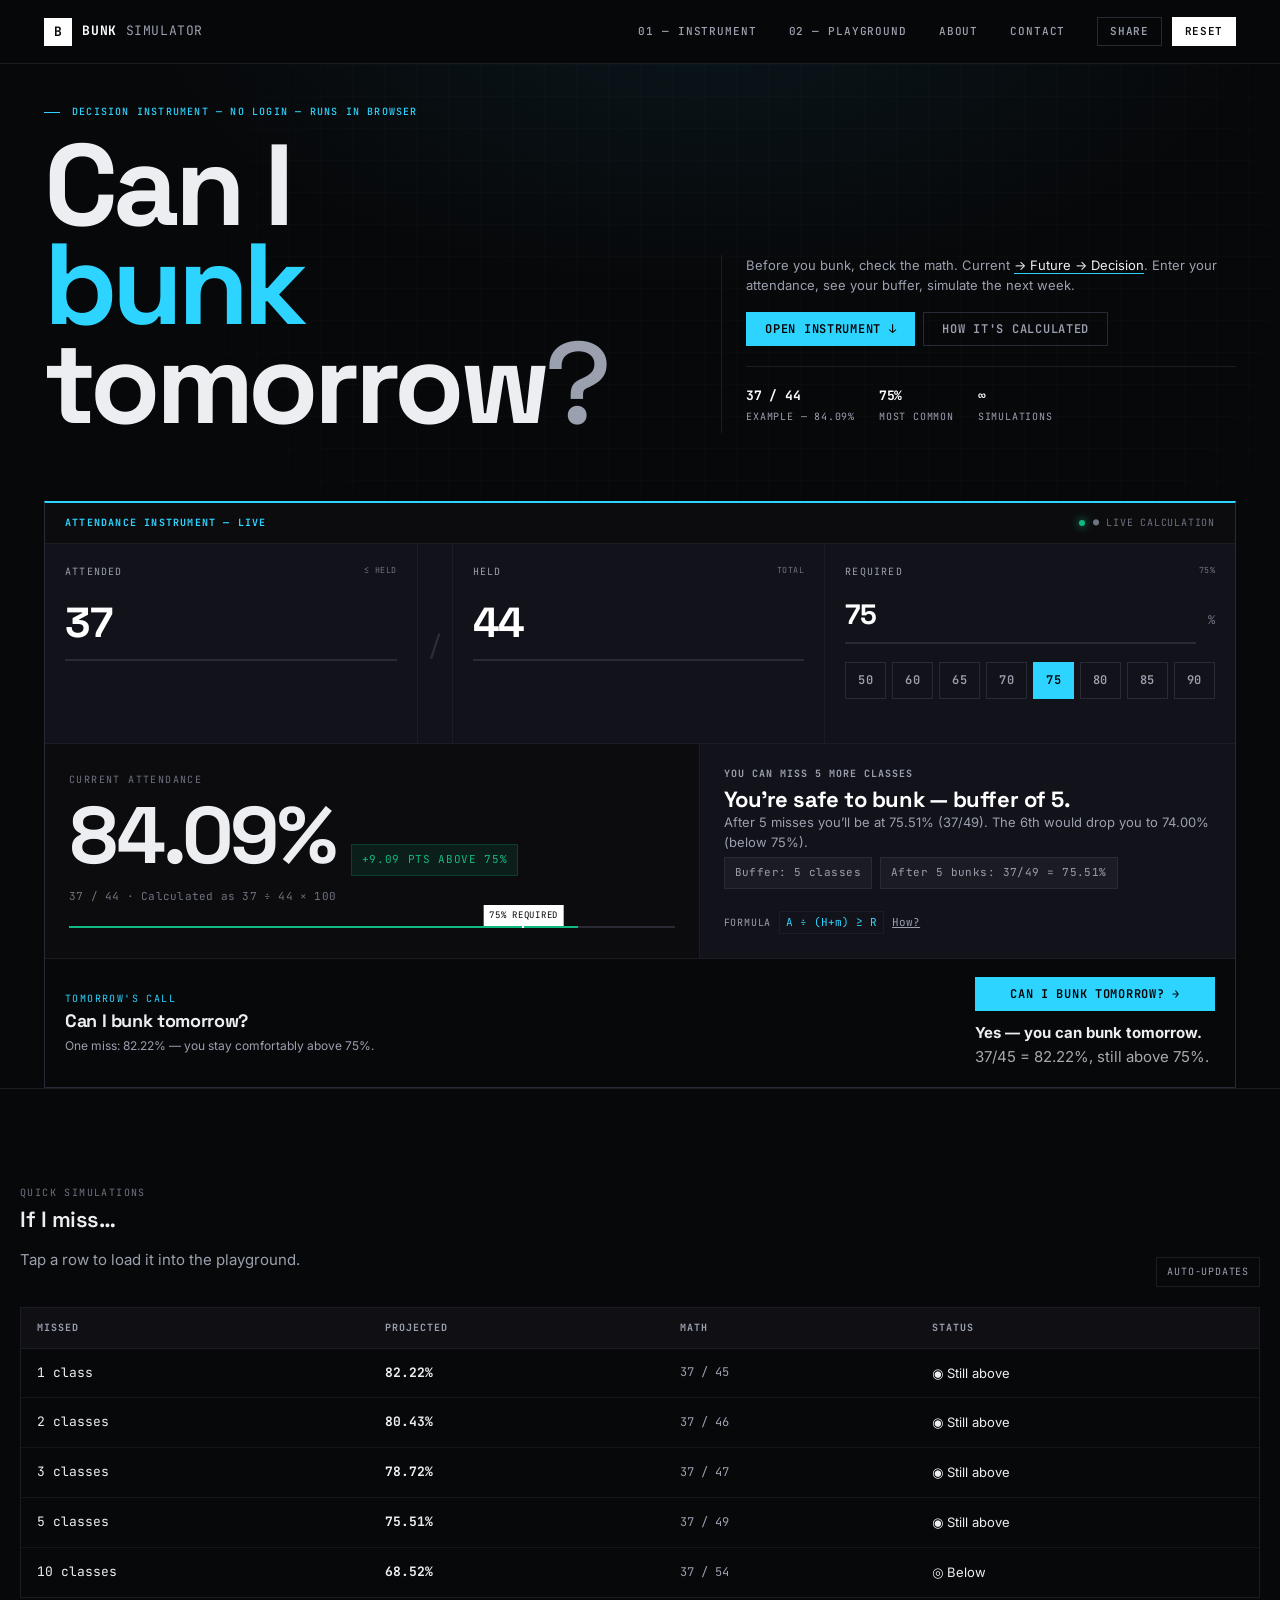
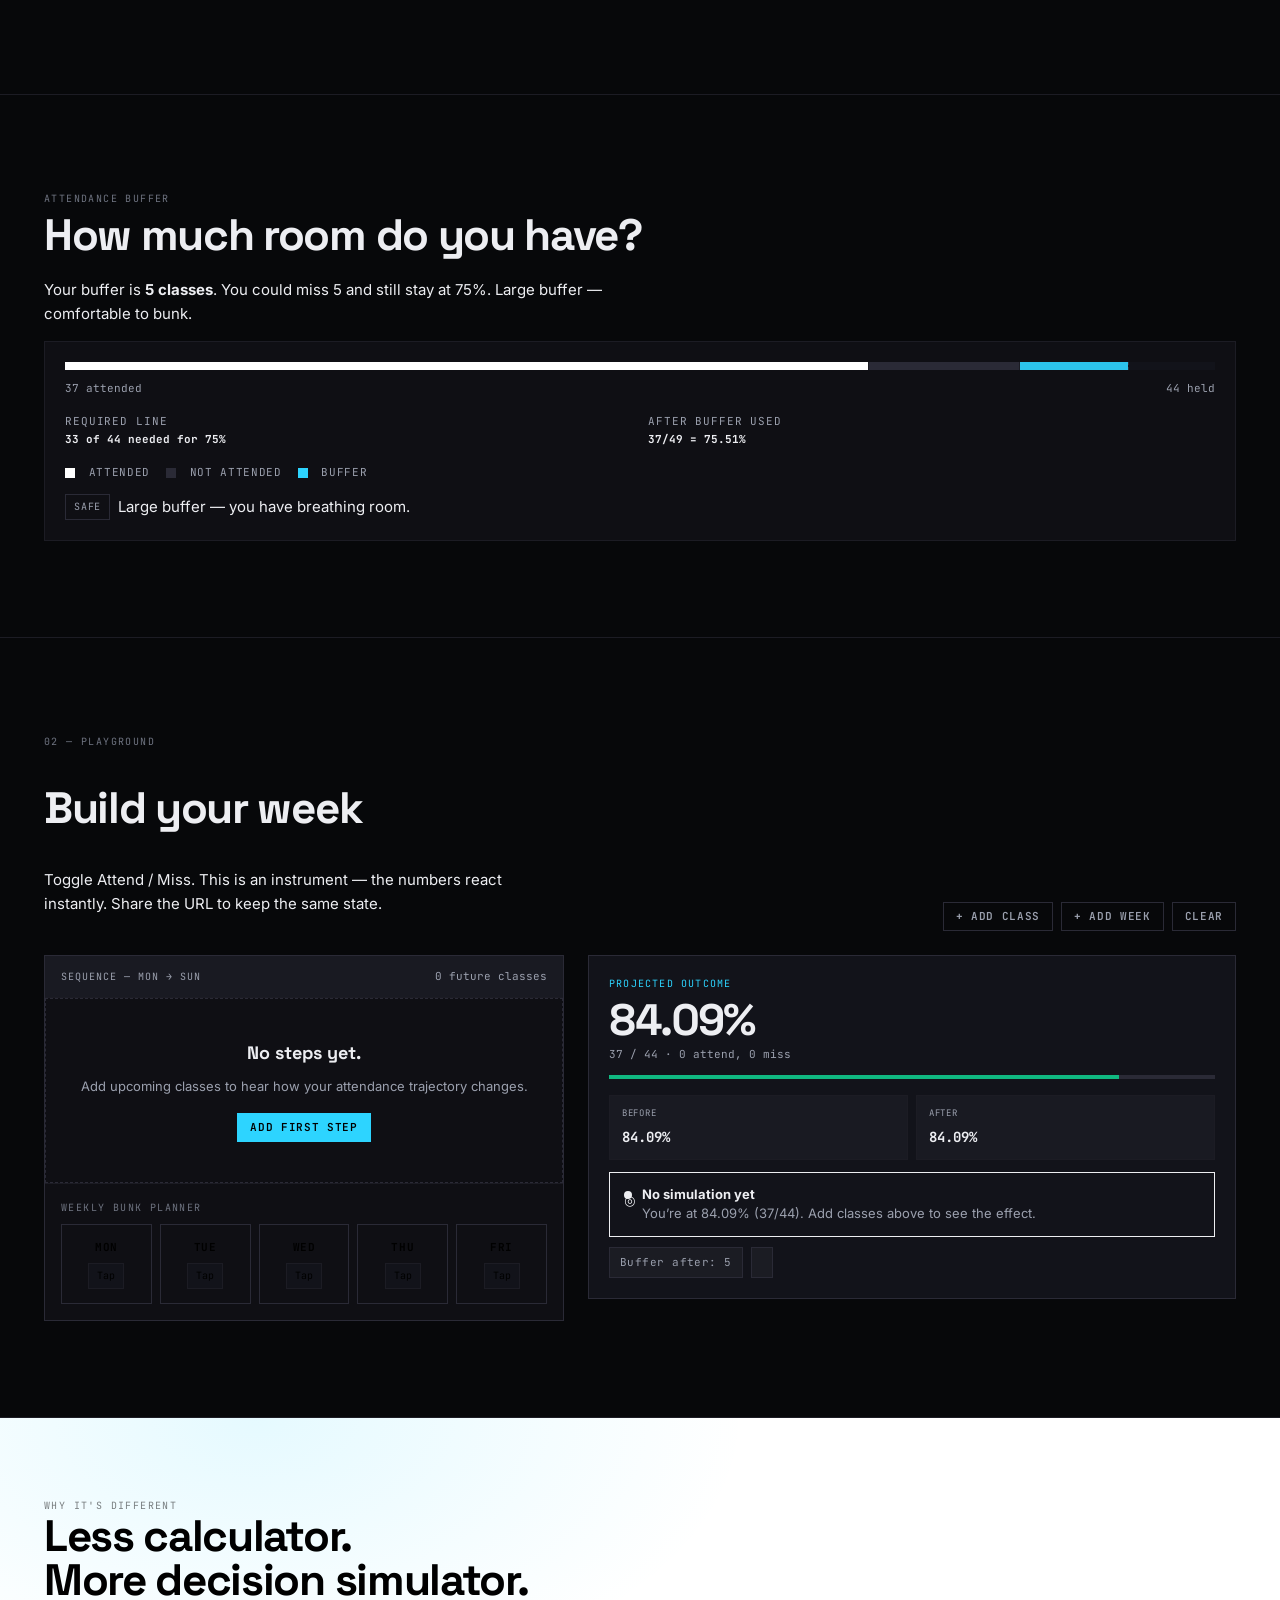
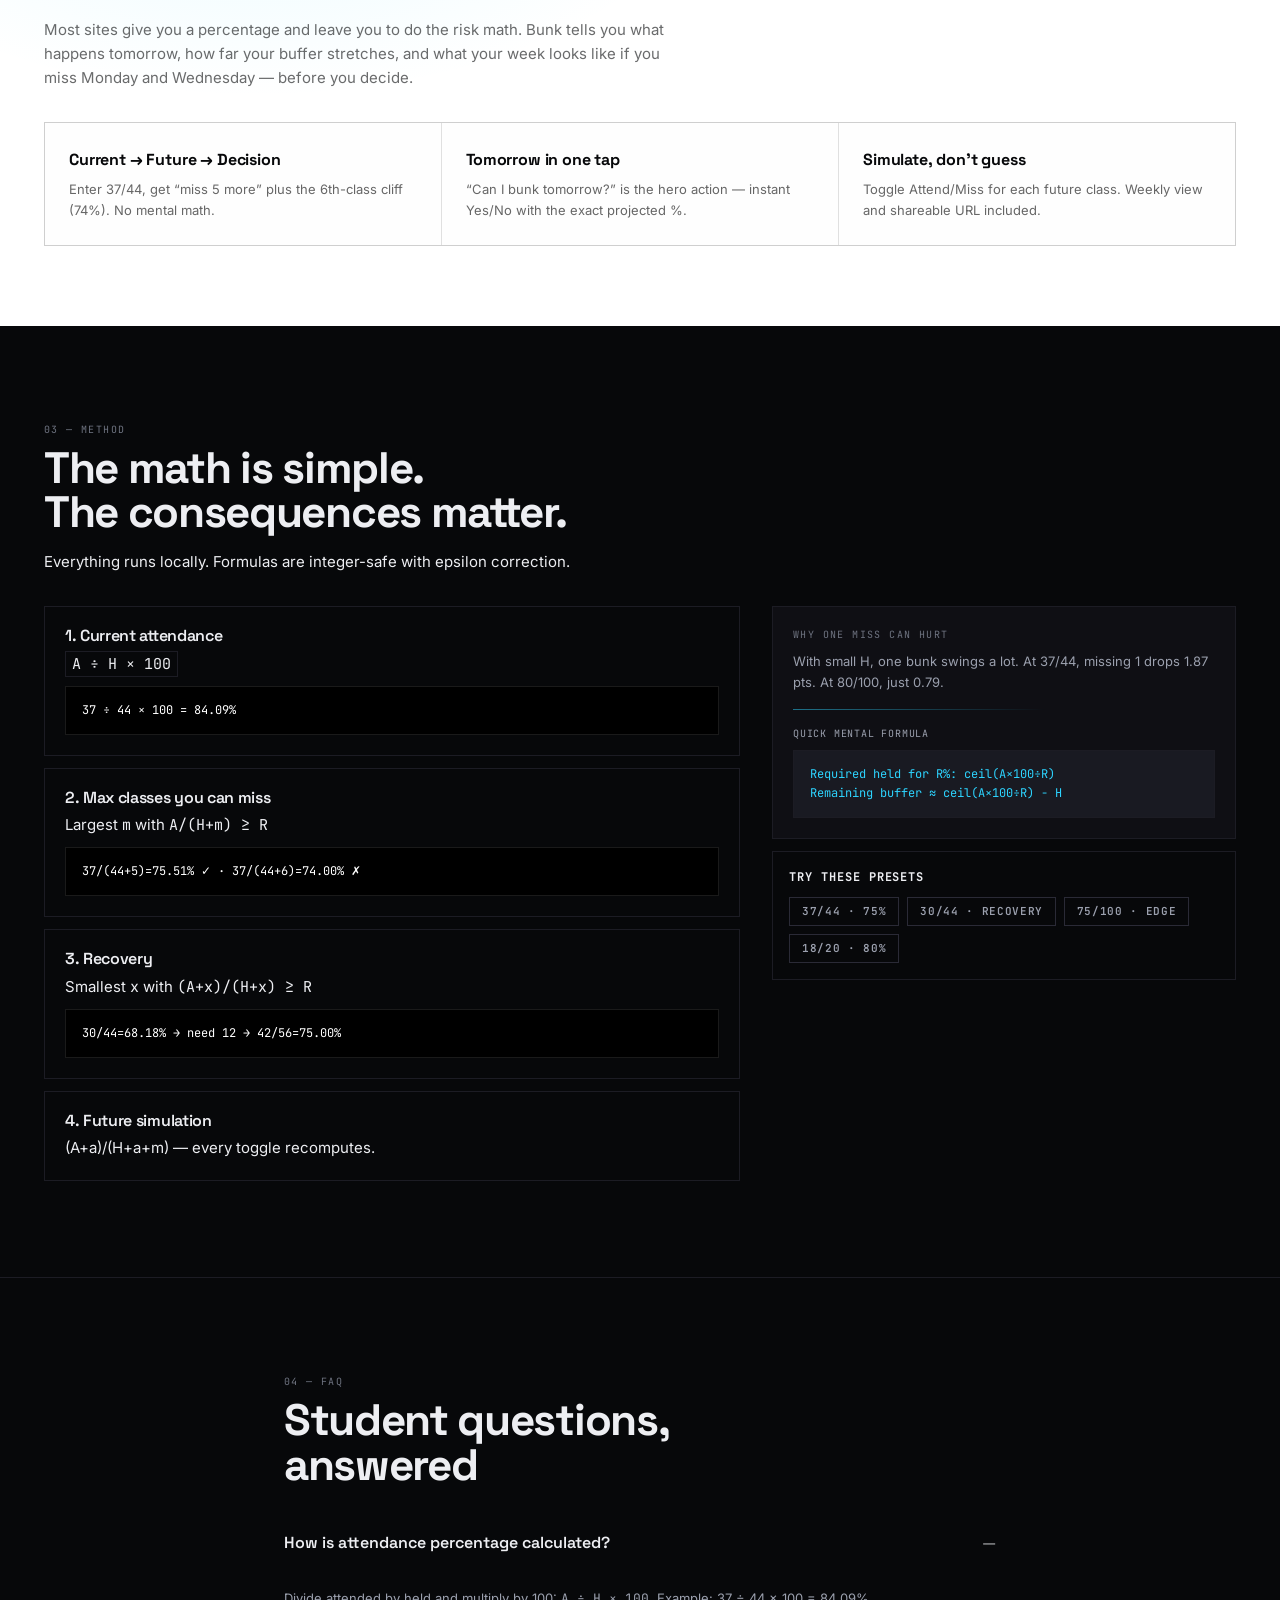
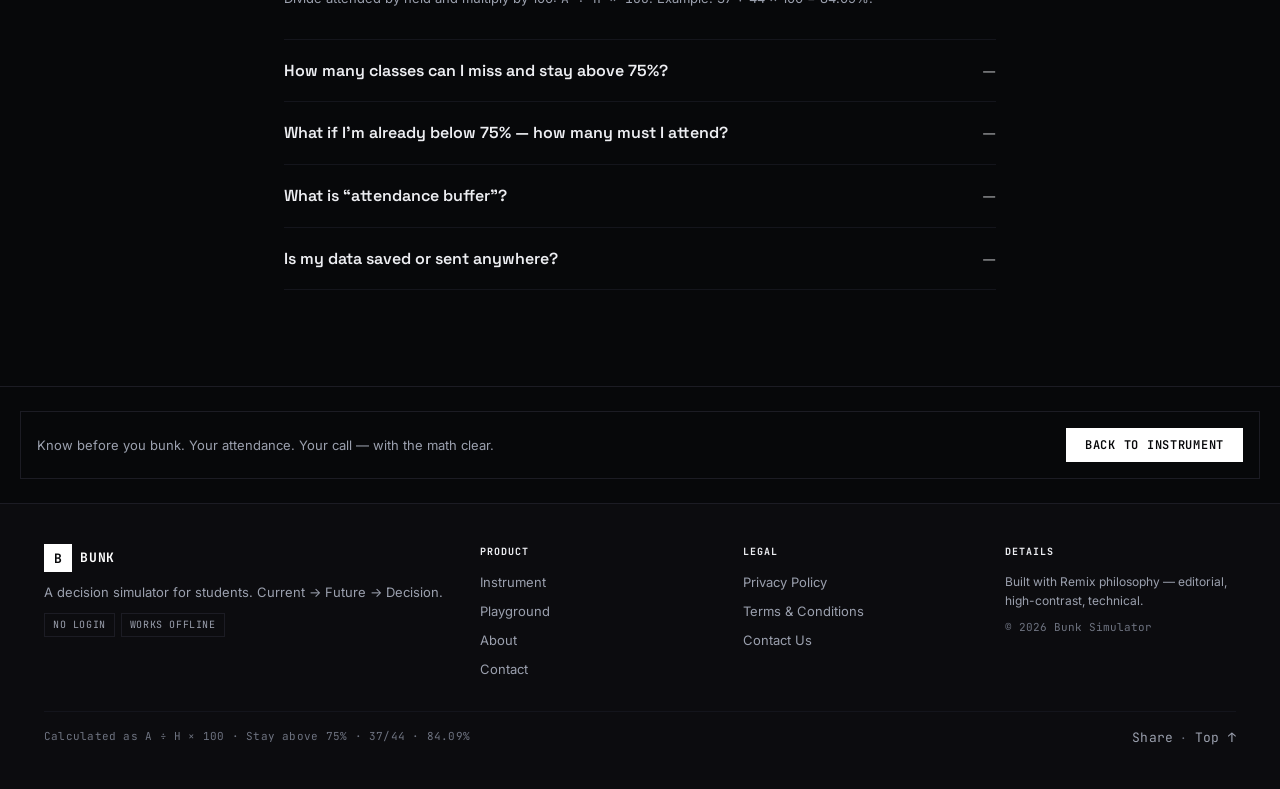
==== index.html @ d1998151 "Add files via upload" ====
<!DOCTYPE html>
<html lang="en">
<head>
<meta charset="utf-8">
<meta name="viewport" content="width=device-width, initial-scale=1">
<title>Attendance Bunk Simulator — Can I bunk tomorrow?</title>
<meta name="description" content="Know exactly how many classes you can bunk. Enter your attendance, simulate misses, see projected percentage, buffer & recovery plan. Built for 75% and any required attendance.">
<link rel="canonical" href="https://example.com/">
<meta name="robots" content="index, follow, max-snippet:160, max-image-preview:large">
<meta name="theme-color" content="#08080A">
<meta property="og:type" content="website">
<meta property="og:url" content="https://example.com/">
<meta property="og:title" content="Attendance Bunk Simulator — Can I bunk tomorrow?">
<meta property="og:description" content="Simulate bunking decisions. See exactly how many classes you can miss and stay above 75%.">
<meta property="og:image" content="https://example.com/og-image.png">
<meta name="twitter:card" content="summary_large_image">
<meta name="twitter:title" content="Attendance Bunk Simulator — Can I bunk tomorrow?">
<meta name="twitter:description" content="Before you bunk, check the math. Current → Future → Decision.">
<link rel="preconnect" href="https://fonts.googleapis.com">
<link rel="preconnect" href="https://fonts.gstatic.com" crossorigin>
<link href="https://fonts.googleapis.com/css2?family=JetBrains+Mono:wght@400;500&family=Space+Grotesk:wght@500;600;700&family=Inter:wght@400;500;600;700&display=swap" rel="stylesheet">
<link rel="icon" href="data:image/svg+xml,%3Csvg xmlns='http://www.w3.org/2000/svg' viewBox='0 0 32 32'%3E%3Crect width='32' height='32' rx='2' fill='%23E6E6E9'/%3E%3Ctext x='50%25' y='56%25' dominant-baseline='middle' text-anchor='middle' font-family='monospace' font-weight='700' font-size='16' fill='%2307070A'%3EB%3C/text%3E%3C/svg%3E">
<link rel="manifest" href="manifest.webmanifest">
<style>
/* ========== REMIX-INSPIRED DARK EDITORIAL — ATTENDANCE OBSERVATORY ========== */
:root{
  --bg:#07080A;
  --bg-soft:#0C0C0F;
  --bg-elev:#111216;
  --surface:#12131A;
  --surface-2:#191A22;
  --surface-soft:#0F0F14;
  --border:#1C1C24;
  --border-strong:#2A2A36;
  --border-subtle:#14151C;
  --border-accent:#2DD4FF;
  --text:#EDEEF2;
  --text-strong:#FFFFFF;
  --muted:#9BA0AE;
  --soft:#6E7380;
  --faint:#2E2E38;
  --on-invert:#FFFFFF;
  --brand:#2DD4FF;
  --brand-hover:#0EA5E9;
  --brand-soft:rgba(45,212,255,0.12);
  --brand-tint:rgba(45,212,255,0.18);
  --accent:#FF3B5D;
  --accent-soft:rgba(255,59,93,0.12);
  --success:#10B981;
  --success-dim:#065F46;
  --success-bg:rgba(16,185,129,0.10);
  --warning:#F59E0B;
  --danger:#FF3B5D;
  --danger-bg:rgba(255,59,93,0.10);
  --code-bg:#0A0A0F;
  --radius-sm:2px;
  --radius-md:4px;
  --radius-lg:6px;
  --radius-pill:9999px;
  --focus:0 0 0 1px #2DD4FF, 0 0 0 4px rgba(45,212,255,0.18);
  --focus-invert:0 0 0 1px #fff, 0 0 0 4px rgba(255,255,255,0.18);
  --ease-std:cubic-bezier(0.25,0.1,0.25,1);
  --ease-emph:cubic-bezier(0.16,1,0.3,1);
  --dur-fast:140ms;
  --dur-std:240ms;
  --dur-slow:500ms;
  --font-display:"Space Grotesk", Inter, -apple-system, system-ui, sans-serif;
  --font-body:Inter, -apple-system, system-ui, sans-serif;
  --font-mono:"JetBrains Mono", ui-monospace, monospace;
  --page-width:1240px;
  --prose-width:720px;
  --gutter:24px;
  --gutter-m:16px;
  --header-h:64px;
  --section-y:96px;
  --section-y-m:64px;
}
*{box-sizing:border-box}
*::selection{background:rgba(45,212,255,0.22);color:#fff}
html{scroll-behavior:smooth;scroll-padding-top:72px;overflow-x:hidden}
@media(prefers-reduced-motion:reduce){html{scroll-behavior:auto}}
body{
  margin:0;
  font-family:var(--font-body);
  font-size:15px;
  line-height:1.6;
  color:var(--text);
  background:var(--bg);
  -webkit-font-smoothing:antialiased;
  text-rendering:optimizeLegibility;
  overflow-x:hidden;
  overflow-x:clip;
}
a{color:var(--brand);text-decoration:none;border-bottom:1px solid rgba(45,212,255,0.35);transition:color var(--dur-fast) var(--ease-std), border-color var(--dur-fast) var(--ease-std)}
a:hover{color:#fff;border-color:var(--brand)}
img{max-width:100%}
button,input,select{font:inherit}
.skip{position:absolute;left:-9999px;top:8px;z-index:100;background:var(--text-strong);color:var(--bg);padding:10px 16px;font-weight:700;font-size:12px;letter-spacing:0.06em;text-transform:uppercase}
.skip:focus{left:12px}
:focus-visible{outline:none;box-shadow:var(--focus);border-color:var(--border-accent)!important}
.sr-only{position:absolute;width:1px;height:1px;padding:0;margin:-1px;overflow:hidden;clip:rect(0,0,0,0);white-space:nowrap;border:0}
.container{max-width:var(--page-width);margin:0 auto;padding:0 var(--gutter)}
@media(max-width:640px){.container{padding:0 var(--gutter-m)}}
.grid12{display:grid;grid-template-columns:repeat(12,1fr);gap:24px}
@media(max-width:900px){.grid12{grid-template-columns:1fr;gap:20px}}
.prose{max-width:var(--prose-width)}

/* ========== HEADER — dark, mono, editorial ========== */
.header{
  position:sticky;top:0;z-index:40;
  height:var(--header-h);display:flex;align-items:center;
  background:rgba(7,8,10,0.92);
  backdrop-filter:blur(12px);-webkit-backdrop-filter:blur(12px);
  border-bottom:1px solid var(--border);
}
.header-inner{display:flex;align-items:center;justify-content:space-between;gap:24px;width:100%}
.logo{display:flex;align-items:center;gap:10px;text-decoration:none;border:0}
.logo-mark{width:28px;height:28px;background:var(--text-strong);color:var(--bg);display:grid;place-items:center;font-family:var(--font-mono);font-weight:700;font-size:13px;letter-spacing:-0.02em;line-height:1}
.logo-type{font-family:var(--font-mono);font-weight:700;font-size:13px;letter-spacing:0.06em;text-transform:uppercase;color:var(--text-strong)}
.logo-type span{font-weight:400;color:var(--muted);letter-spacing:0.04em}
.nav{display:flex;align-items:center;gap:32px}
.nav a{font-family:var(--font-mono);font-size:11px;font-weight:500;letter-spacing:0.08em;text-transform:uppercase;color:#A0A0B0;text-decoration:none;border:0;position:relative;padding:4px 0}
.nav a::before{content:"";position:absolute;left:0;bottom:0;width:100%;height:1px;background:var(--brand);transform:scaleX(0);transform-origin:left;transition:transform var(--dur-fast) var(--ease-std)}
.nav a:hover{color:var(--text-strong)}
.nav a:hover::before{transform:scaleX(1)}
.nav-cta{display:flex;align-items:center;gap:10px}
.btn{appearance:none;display:inline-flex;align-items:center;justify-content:center;gap:8px;padding:10px 18px;font-family:var(--font-mono);font-size:12px;font-weight:600;letter-spacing:0.06em;text-transform:uppercase;line-height:1;text-decoration:none;border:1px solid var(--border-strong);cursor:pointer;transition:all var(--dur-fast) var(--ease-std);white-space:nowrap}
.btn:active{transform:scale(0.98)}
.btn-primary{background:var(--text-strong);color:var(--bg);border-color:var(--text-strong)}
.btn-primary:hover{background:var(--brand);border-color:var(--brand);color:#000}
.btn-ghost{background:transparent;color:var(--muted);border-color:var(--border-strong)}
.btn-ghost:hover{color:var(--text-strong);border-color:var(--text-strong)}
.btn-brand{background:var(--brand);color:#000;border-color:var(--brand)}
.btn-brand:hover{background:#fff;border-color:#fff}
.btn-small{padding:8px 12px;font-size:11px}
.hamburger{display:none;width:40px;height:40px;background:transparent;border:1px solid var(--border-strong);align-items:center;justify-content:center;cursor:pointer}
.hamburger span,.hamburger span::before,.hamburger span::after{content:"";display:block;width:16px;height:1px;background:var(--text);position:relative;transition:all var(--dur-fast) var(--ease-std)}
.hamburger span::before{position:absolute;top:-5px}
.hamburger span::after{position:absolute;top:5px}
@media(max-width:860px){.nav{display:none}.nav.open{display:flex;position:absolute;top:var(--header-h);left:0;right:0;background:var(--bg-soft);border-bottom:1px solid var(--border);flex-direction:column;align-items:stretch;padding:20px var(--gutter-m);gap:16px}.nav.open a{font-size:12px}.hamburger{display:flex}}

/* ========== TYPOGRAPHY ========== */
.overline{font-family:var(--font-mono);font-size:10px;font-weight:500;letter-spacing:0.12em;text-transform:uppercase;color:var(--brand);display:flex;align-items:center;gap:12px}
.overline::before{content:"";width:16px;height:1px;background:var(--brand);flex-shrink:0}
.overline-cyan{color:var(--brand)}
.display{font-family:var(--font-display);font-weight:700;letter-spacing:-0.04em;line-height:0.88}
.h-display{font-family:var(--font-display);font-size:clamp(64px, 9vw, 126px);line-height:0.86;letter-spacing:-0.045em;font-weight:700}
@media(max-width:640px){.h-display{font-size:clamp(48px, 12vw, 68px);letter-spacing:-0.03em}}
.h2{font-family:var(--font-display);font-size:clamp(28px, 4vw, 44px);line-height:1.02;letter-spacing:-0.03em;font-weight:700}
.h3{font-family:var(--font-display);font-size:22px;line-height:1.15;letter-spacing:-0.02em;font-weight:600}
.body-lg{font-size:17px;line-height:1.6;color:var(--muted);max-width:520px}
.mono{font-family:var(--font-mono)}
.mono-num{font-family:var(--font-mono);font-variant-numeric:tabular-nums;font-feature-settings:"tnum" 1}
.section-label{font-family:var(--font-mono);font-size:10px;letter-spacing:0.14em;text-transform:uppercase;color:var(--soft)}
.divider{height:1px;background:var(--border);margin:0}
.divider-strong{height:1px;background:var(--border-strong)}
.section-pad{padding:var(--section-y) 0}
@media(max-width:900px){.section-pad{padding:var(--section-y-m) 0}}
@media(max-width:640px){.section-pad{padding:48px 0}}

/* ========== HERO — editorial dark, grid, instrument ========== */
.hero{
  background:var(--bg);
  border-bottom:1px solid var(--border);
  position:relative;
  overflow:hidden;
  padding:40px 0 0;
}
.hero::before{
  content:"";
  position:absolute;inset:0;
  background-image:
    linear-gradient(rgba(255,255,255,0.015) 1px, transparent 1px),
    linear-gradient(90deg, rgba(255,255,255,0.015) 1px, transparent 1px);
  background-size:32px 32px;
  mask-image:radial-gradient(800px 600px at 60% 20%, black 60%, transparent 85%);
  pointer-events:none;
}
.hero-glow{
  position:absolute;top:-30%;left:0;right:0;height:70%;
  background:radial-gradient(800px 400px at 55% 35%, rgba(45,212,255,0.07), transparent 70%);
  pointer-events:none;
}
.hero-inner{position:relative}
.hero-top{display:grid;grid-template-columns:1.1fr 0.9fr;gap:48px;align-items:end;padding-bottom:32px}
@media(max-width:900px){.hero-top{grid-template-columns:1fr;gap:24px}}
.hero-head h1{margin:16px 0 0}
.hero-head h1 span.accent{color:var(--brand)}
.hero-head h1 i{font-style:normal;color:var(--text-strong);font-weight:500}
.hero-side{padding-bottom:8px;border-left:1px solid var(--border);padding-left:24px}
@media(max-width:900px){.hero-side{border-left:0;padding-left:0;border-top:1px solid var(--border);padding-top:16px}}
.hero-side p{margin:0 0 16px;font-size:13px;line-height:1.6;color:var(--muted)}
.hero-side em{color:var(--text);font-style:normal;border-bottom:1px solid var(--brand)}
.stats{display:flex;gap:24px;margin-top:20px;border-top:1px solid var(--border);padding-top:16px}
.stat strong{font-family:var(--font-mono);font-size:13px;color:var(--text-strong);letter-spacing:-0.02em}
.stat span{font-family:var(--font-mono);font-size:10px;letter-spacing:0.08em;text-transform:uppercase;color:var(--muted);display:block;margin-top:2px}

/* ========== INSTRUMENT — dark console, not card ========== */
.instrument{
  background:var(--surface);
  border:1px solid var(--border-strong);
  border-top:2px solid var(--brand);
  margin-top:36px;
  position:relative;
}
.instrument-head{
  display:flex;align-items:center;justify-content:space-between;gap:16px;
  padding:12px 20px;
  border-bottom:1px solid var(--border);
  background:var(--bg-soft);
}
.instrument-head strong{font-family:var(--font-mono);font-size:10px;letter-spacing:0.12em;text-transform:uppercase;color:var(--brand)}
.instrument-head em{font-family:var(--font-mono);font-size:10px;letter-spacing:0.08em;text-transform:uppercase;color:var(--soft);font-style:normal;display:flex;align-items:center;gap:8px}
.instrument-head em::before{content:"";width:6px;height:6px;background:var(--success);border-radius:50%;box-shadow:0 0 8px var(--success);animation:blink 2s infinite}
@keyframes blink{0%,100%{opacity:1}50%{opacity:0.4}}
@media(prefers-reduced-motion:reduce){.instrument-head em::before{animation:none}}
.instrument-grid{
  display:grid;grid-template-columns:1fr auto 1fr 1.1fr;
  gap:0;
  align-items:stretch;
}
@media(max-width:860px){.instrument-grid{grid-template-columns:1fr auto 1fr}}
@media(max-width:560px){.instrument-grid{grid-template-columns:1fr;gap:0}}
.instrument-field{
  padding:20px 20px 16px;
  border-right:1px solid var(--border);
  display:flex;flex-direction:column;gap:8px;
}
.instrument-field:last-child{border-right:0}
@media(max-width:860px){.instrument-field:last-child{grid-column:1/-1;border-right:0;border-top:1px solid var(--border)}}
@media(max-width:560px){.instrument-field{border-right:0;border-bottom:1px solid var(--border)}.instrument-field:last-child{border-bottom:0}}
.field-label{font-family:var(--font-mono);font-size:10px;letter-spacing:0.12em;text-transform:uppercase;color:var(--muted);display:flex;justify-content:space-between}
.field-label small{color:var(--soft);letter-spacing:0.06em}
.field-row{display:flex;align-items:baseline;gap:12px}
.field-input{
  flex:1;min-width:0;
  background:transparent;border:0;border-bottom:2px solid var(--border-strong);
  color:var(--text-strong);font-family:var(--font-display);font-size:42px;font-weight:700;
  letter-spacing:-0.03em;line-height:1;padding:8px 0 10px;
  outline:0;transition:border-color var(--dur-fast) var(--ease-std);
  width:100%;
}
.instrument-field{min-width:0}
.field-input:focus{border-color:var(--brand)}
.field-input[aria-invalid="true"]{border-color:var(--accent);color:var(--accent)}
.field-suffix{font-family:var(--font-mono);font-size:12px;color:var(--soft);margin-top:10px}
.div-slash{
  display:grid;place-items:center;
  font-family:var(--font-display);font-size:28px;color:var(--faint);padding:0 12px;
  border-right:1px solid var(--border);
}
@media(max-width:560px){.div-slash{display:none}}
.preset-rail{display:flex;flex-wrap:wrap;gap:6px;margin-top:10px}
.preset{
  appearance:none;padding:8px 12px;
  background:transparent;border:1px solid var(--border-strong);
  font-family:var(--font-mono);font-size:12px;font-weight:600;letter-spacing:0.04em;
  color:var(--muted);cursor:pointer;transition:all var(--dur-fast) var(--ease-std);
}
.preset:hover{border-color:var(--text);color:var(--text)}
.preset.active{background:var(--text-strong);border-color:var(--text-strong);color:var(--bg)}
.preset.active-blue{background:var(--brand);border-color:var(--brand);color:#000}
.error-msg{font-family:var(--font-mono);font-size:11px;color:var(--accent);min-height:14px;margin-top:6px}

/* ========== RESULT STAGE — huge moment ========== */
.result-stage{
  border-top:1px solid var(--border);
  background:var(--bg-soft);
  display:grid;grid-template-columns:1.1fr 0.9fr;
  gap:0;
}
@media(max-width:860px){.result-stage{grid-template-columns:1fr}}
.result-left{
  padding:28px 24px;
  border-right:1px solid var(--border);
  display:flex;flex-direction:column;gap:12px;
}
@media(max-width:860px){.result-left{border-right:0;border-bottom:1px solid var(--border)}}
.pct-row{display:flex;align-items:baseline;gap:16px;flex-wrap:wrap}
.pct-big{font-family:var(--font-display);font-size:clamp(54px, 7vw, 80px);font-weight:700;letter-spacing:-0.04em;line-height:0.88}
.pct-big small{font-size:0.5em;opacity:0.5;font-weight:500}
.pct-delta{font-family:var(--font-mono);font-size:11px;letter-spacing:0.06em;text-transform:uppercase;padding:6px 10px;border:1px solid var(--border-strong);background:var(--surface-2);color:var(--muted)}
.pct-caption{font-family:var(--font-mono);font-size:11px;color:var(--soft);letter-spacing:0.02em}
.bar-wrap{margin-top:8px}
.pct-bar{height:2px;background:var(--border-strong);position:relative}
.pct-fill{height:100%;background:var(--brand);transition:width var(--dur-slow) var(--ease-emph)}
.pct-needle{position:absolute;top:0;bottom:0;width:2px;background:var(--text-strong);transform:translateX(-50%)}
.pct-needle em{position:absolute;bottom:100%;left:50%;transform:translateX(-50%);background:var(--text-strong);color:var(--bg);font-family:var(--font-mono);font-size:9px;letter-spacing:0.08em;text-transform:uppercase;padding:3px 6px;white-space:nowrap;font-style:normal}
.result-right{
  padding:24px;
  display:flex;flex-direction:column;justify-content:center;gap:14px;
  background:var(--surface);
}
.result-status{font-family:var(--font-display);font-size:22px;font-weight:700;letter-spacing:-0.02em;line-height:1.1}
.result-status small{display:block;font-family:var(--font-mono);font-size:10px;letter-spacing:0.1em;text-transform:uppercase;color:var(--muted);margin-bottom:8px}
.result-desc{font-size:13px;line-height:1.6;color:var(--muted)}
.result-meta{display:flex;flex-wrap:wrap;gap:8px;margin-top:4px}
.meta-chip{font-family:var(--font-mono);font-size:11px;letter-spacing:0.04em;padding:6px 10px;border:1px solid var(--border-strong);background:rgba(255,255,255,0.04);color:var(--muted)}
.result-banner.safe .result-status{color:var(--text-strong)}
.result-banner.warning .result-status{color:var(--warning)}
.result-banner.danger .result-status{color:var(--accent)}
.result-banner.neutral .result-status{color:var(--muted)}
.math-panel{border-top:1px solid var(--border);padding:14px 20px;background:var(--surface-soft);font-size:12px;line-height:1.6;color:var(--muted)}
.math-panel strong{color:var(--text)}
.math-panel .mono{color:var(--brand)}

/* ========== BUNK TOMORROW — inverted strip ========== */
.bunk-strip{
  border-top:1px solid var(--border);
  background:var(--bg);
  display:grid;grid-template-columns:1fr auto;
  gap:24px;align-items:center;
  padding:18px 20px;
}
@media(max-width:640px){.bunk-strip{grid-template-columns:1fr}}
.bunk-strip h3{font-family:var(--font-display);font-size:18px;font-weight:700;letter-spacing:-0.02em;margin:0}
.bunk-strip p{font-size:12px;color:var(--muted);margin:4px 0 0}
.bunk-answer{font-family:var(--font-mono);font-size:12px;padding:10px 14px;border:1px solid var(--border-strong);background:var(--surface-2);min-width:220px}
.bunk-answer.yes{border-color:rgba(16,185,129,0.4);color:#6EE7B7}
.bunk-answer.no{border-color:rgba(255,59,93,0.4);color:#FF8DA1}

/* ========== STRIP SECTIONS — open, not card ========== */
.strip{border-bottom:1px solid var(--border)}
.strip-head{display:flex;align-items:end;justify-content:space-between;gap:16px;flex-wrap:wrap;margin-bottom:20px}
.strip h2{margin:0}
.strip p.helper{color:var(--muted);max-width:520px}
.table-wrap{border:1px solid var(--border);overflow:auto;max-width:100%}
table{width:100%;border-collapse:collapse;font-size:13px;min-width:520px}
@media(max-width:640px){table{min-width:480px}}
thead th{font-family:var(--font-mono);font-size:10px;letter-spacing:0.1em;text-transform:uppercase;color:var(--muted);text-align:left;padding:12px 16px;border-bottom:1px solid var(--border);background:var(--surface-soft);white-space:nowrap}
tbody td{padding:14px 16px;border-bottom:1px solid var(--border-subtle);color:var(--text)}
tbody tr:last-child td{border-bottom:0}
tbody tr:hover td{background:var(--surface-soft)}
tbody tr{cursor:pointer}
.status{font-family:var(--font-mono);font-size:11px;letter-spacing:0.04em;padding:4px 8px;border:1px solid;display:inline-flex}
.status.ok{border-color:rgba(16,185,129,0.3);color:#6EE7B7;background:rgba(16,185,129,0.08)}
.status.bad{border-color:rgba(255,59,93,0.3);color:#FF8DA1;background:rgba(255,59,93,0.08)}

/* buffer as ruler */
.buffer{padding:var(--section-y) 0;border-bottom:1px solid var(--border)}
.buffer-grid{display:grid;grid-template-columns:1fr 1fr;gap:48px;align-items:center}
@media(max-width:860px){.buffer-grid{grid-template-columns:1fr;gap:24px}}
.bar-rail{border:1px solid var(--border);padding:20px;background:var(--surface-soft)}
.bar-track{height:8px;background:var(--border-strong);position:relative;display:flex;overflow:hidden}
.bar-seg{height:100%;transition:width var(--dur-slow) var(--ease-emph)}
.bar-labels{display:flex;justify-content:space-between;margin-top:10px;font-family:var(--font-mono);font-size:11px;color:var(--muted)}
.legend{display:flex;gap:16px;flex-wrap:wrap;margin-top:16px;font-size:11px;font-family:var(--font-mono);letter-spacing:0.06em;text-transform:uppercase;color:var(--muted)}
.legend i{width:10px;height:10px;display:inline-block;vertical-align:middle;margin-right:6px}

/* ========== SIMULATOR PLAYGROUND ========== */
.playground{padding:var(--section-y) 0;border-bottom:1px solid var(--border)}
.play-head{display:flex;align-items:end;justify-content:space-between;gap:16px;flex-wrap:wrap;margin-bottom:24px}
.sim-grid{display:grid;grid-template-columns:520px 1fr;gap:24px;align-items:start}
@media(max-width:1000px){.sim-grid{grid-template-columns:1fr}}
.sequencer{border:1px solid var(--border-strong);background:var(--surface-soft)}
.seq-head{display:flex;align-items:center;justify-content:space-between;padding:12px 16px;border-bottom:1px solid var(--border);background:var(--surface-2)}
.seq-title{font-family:var(--font-mono);font-size:10px;letter-spacing:0.1em;text-transform:uppercase;color:var(--muted)}
.seq-actions{display:flex;gap:8px}
.sim-list{display:flex;flex-direction:column}
.sim-row{
  display:grid;grid-template-columns:64px 1fr 40px;
  gap:12px;align-items:center;
  padding:12px 16px;
  border-bottom:1px solid var(--border-subtle);
  transition:background var(--dur-fast) var(--ease-std);
}
.sim-row:last-child{border-bottom:0}
.sim-row.miss{background:rgba(255,59,93,0.06)}
.sim-row.attend{background:rgba(16,185,129,0.04)}
.sim-day{font-family:var(--font-mono);font-size:11px;font-weight:600;letter-spacing:0.06em;text-transform:uppercase;color:var(--muted)}
.sim-day small{font-size:9px;letter-spacing:0.08em;display:block;color:var(--soft)}
.seg{display:flex;gap:6px}
.seg button{flex:1;padding:8px 12px;font-family:var(--font-mono);font-size:11px;letter-spacing:0.04em;text-transform:uppercase;border:1px solid var(--border-strong);background:transparent;color:var(--muted);cursor:pointer}
.seg button.active-attend{background:var(--text-strong);border-color:var(--text-strong);color:var(--bg)}
.seg button.active-miss{background:var(--accent);border-color:var(--accent);color:#fff}
.rm{width:32px;height:32px;border:1px solid var(--border);background:transparent;color:var(--soft);cursor:pointer;display:grid;place-items:center}
.rm:hover{border-color:var(--accent);color:var(--accent)}
.empty{border:1px dashed var(--border-strong);padding:40px 24px;text-align:center;background:transparent}
.empty strong{font-family:var(--font-display);font-size:18px;display:block;margin-bottom:8px}
.empty p{color:var(--muted);font-size:13px;margin:0 0 16px}
.week-grid{display:grid;grid-template-columns:repeat(5,1fr);gap:8px}
@media(max-width:640px){.week-grid{grid-template-columns:repeat(5,1fr);gap:6px}}
.week-day{border:1px solid var(--border-strong);background:transparent;padding:14px 8px;text-align:center;cursor:pointer;transition:all var(--dur-fast) var(--ease-std)}
.week-day strong{font-family:var(--font-mono);font-size:11px;letter-spacing:0.06em;text-transform:uppercase;display:block}
.week-day span{font-family:var(--font-mono);font-size:10px;margin-top:6px;display:inline-block;padding:4px 8px;border:1px solid var(--border);background:var(--surface)}
.week-day.attend{border-color:var(--text-strong);background:var(--text-strong);color:var(--bg)}
.week-day.attend span{background:var(--bg);color:var(--text);border-color:var(--bg)}
.week-day.miss{border-color:var(--accent);background:rgba(255,59,93,0.14);color:var(--accent)}
.outcome{border:1px solid var(--border-strong);background:var(--surface);padding:20px;position:sticky;top:72px}
.outcome-label{font-family:var(--font-mono);font-size:10px;letter-spacing:0.12em;text-transform:uppercase;color:var(--brand)}
.outcome-pct{font-family:var(--font-display);font-size:44px;font-weight:700;letter-spacing:-0.03em;line-height:1;margin-top:6px}
.outcome-caption{font-family:var(--font-mono);font-size:11px;color:var(--muted);margin-top:4px}
.mini-grid{display:grid;grid-template-columns:1fr 1fr;gap:8px;margin-top:16px}
.mini{border:1px solid var(--border);padding:10px 12px;background:var(--surface-2)}
.mini em{font-family:var(--font-mono);font-size:9px;letter-spacing:0.08em;text-transform:uppercase;color:var(--muted);font-style:normal;display:block;margin-bottom:4px}
.mini strong{font-family:var(--font-mono);font-size:14px}
.state-banner{margin-top:12px;padding:12px 14px;border:1px solid;display:flex;gap:10px;align-items:flex-start;font-size:13px;line-height:1.5}
.state-banner.safe{background:rgba(16,185,129,0.08);border-color:rgba(16,185,129,0.25);color:#6EE7B7}
.state-banner.warn{background:rgba(245,158,11,0.08);border-color:rgba(245,158,11,0.25);color:#FCD34D}
.state-banner.danger{background:rgba(255,59,93,0.08);border-color:rgba(255,59,93,0.25);color:#FF8DA1}
.state-banner .dot{width:8px;height:8px;border-radius:50%;background:currentColor;margin-top:6px;flex-shrink:0}

/* ========== MANIFESTO BAND ========== */
.band{
  background:var(--text-strong);
  color:var(--bg);
  padding:80px 0;
  position:relative;overflow:hidden;
}
.band::before{content:"";position:absolute;inset:0;background:radial-gradient(700px 400px at 20% 0%, rgba(45,212,255,0.12), transparent 70%);pointer-events:none}
.band-inner{position:relative}
.band h2{color:var(--bg);margin:0 0 12px;font-family:var(--font-display)}
.band p{color:rgba(7,8,10,0.6);max-width:640px}
.band-grid{display:grid;grid-template-columns:repeat(3,1fr);gap:1px;background:rgba(0,0,0,0.12);margin-top:32px;border:1px solid rgba(0,0,0,0.08)}
@media(max-width:800px){.band-grid{grid-template-columns:1fr}}
.band-card{background:rgba(255,255,255,0.96);padding:24px}
.band-card h3{font-family:var(--font-display);font-size:16px;margin:0 0 6px;letter-spacing:-0.01em}
.band-card p{font-size:13px;line-height:1.6;color:rgba(0,0,0,0.6);margin:0}

/* ========== HOW / FAQ / FOOTER ========== */
.how{padding:var(--section-y) 0;border-bottom:1px solid var(--border)}
.how-grid{display:grid;grid-template-columns:1.2fr 0.8fr;gap:32px;align-items:start}
@media(max-width:900px){.how-grid{grid-template-columns:1fr}}
.code-block{background:var(--surface-2);border:1px solid var(--border);padding:14px 16px;font-family:var(--font-mono);font-size:12px;color:var(--brand);overflow:auto}
.code-block.invert{background:#000;border-color:#1A1A1A;color:#fff}
.faq{padding:var(--section-y) 0;border-bottom:1px solid var(--border)}
.faq-item{border-bottom:1px solid var(--border-subtle)}
.faq-q{width:100%;display:flex;align-items:center;justify-content:space-between;gap:16px;padding:18px 0;background:none;border:0;text-align:left;cursor:pointer;font-family:var(--font-display);font-size:16px;font-weight:600;color:var(--text);transition:color var(--dur-fast) var(--ease-std)}
.faq-q:hover{color:var(--brand)}
.faq-a{padding:0 0 16px;color:var(--muted);font-size:13px;line-height:1.7}
.footer{border-top:1px solid var(--border);padding:40px 0;background:var(--bg-soft)}
.footer-grid{display:grid;grid-template-columns:1.4fr 0.8fr 0.8fr 0.8fr;gap:32px}
@media(max-width:820px){.footer-grid{grid-template-columns:1fr 1fr}}
@media(max-width:520px){.footer-grid{grid-template-columns:1fr}}
.footer h4{font-family:var(--font-mono);font-size:10px;letter-spacing:0.1em;text-transform:uppercase;color:var(--text);margin:0 0 12px}
.footer a,.footer p{font-size:13px;color:var(--muted);text-decoration:none;border:0}
.footer a:hover{color:var(--text)}
.foot-bottom{margin-top:32px;padding-top:16px;border-top:1px solid var(--border-subtle);display:flex;justify-content:space-between;gap:12px;flex-wrap:wrap;font-size:11px;font-family:var(--font-mono);color:var(--soft);letter-spacing:0.02em}
.visual-rail{height:1px;background:linear-gradient(90deg, var(--brand), transparent 60%);opacity:0.5;margin:16px 0}

/* motion */
@media(prefers-reduced-motion:reduce){*,*::before,*::after{animation:none!important;transition:none!important}}
</style>
</head>
<body>
<a href="#main" class="skip">Skip to content</a>
<header class="header" id="header" role="banner">
  <div class="container header-inner">
    <a href="#" class="logo" aria-label="Bunk home"><span class="logo-mark">B</span><span class="logo-type">BUNK <span>SIMULATOR</span></span></a>
    <button class="hamburger" id="hamburger" aria-label="Toggle navigation" aria-expanded="false" aria-controls="nav"><span></span></button>
    <nav class="nav" id="nav" aria-label="Main">
      <a href="#calculator">01 — Instrument</a>
      <a href="#simulator">02 — Playground</a>
      <a href="about.html">About</a>
      <a href="contact.html">Contact</a>
      <div class="nav-cta">
        <button class="btn btn-ghost btn-small" id="shareBtn" type="button">Share</button>
        <button class="btn btn-primary btn-small" id="resetBtnTop" type="button">Reset</button>
      </div>
    </nav>
  </div>
</header>

<main id="main">
<section class="hero" aria-labelledby="hero-title">
  <div class="hero-glow" aria-hidden="true"></div>
  <div class="container hero-inner">
    <div class="hero-top">
      <div class="hero-head">
        <div class="overline">Decision instrument — no login — runs in browser</div>
        <h1 id="hero-title" class="h-display display">Can I<br><span class="accent">bunk</span><br>tomorrow<span style="color:var(--muted);font-weight:500;">?</span></h1>
      </div>
      <div class="hero-side">
        <p>Before you bunk, check the math. Current <em>→ Future → Decision</em>. Enter your attendance, see your buffer, simulate the next week.</p>
        <div style="display:flex;gap:8px;flex-wrap:wrap">
          <a href="#calculator" class="btn btn-brand">Open instrument ↓</a>
          <a href="#how-it-works" class="btn btn-ghost">How it's calculated</a>
        </div>
        <div class="stats" aria-label="Facts">
          <div class="stat"><strong class="mono-num">37 / 44</strong><span>example — 84.09%</span></div>
          <div class="stat"><strong>75%</strong><span>most common</span></div>
          <div class="stat"><strong>∞</strong><span>simulations</span></div>
        </div>
      </div>
    </div>

    <!-- INSTRUMENT -->
    <div class="instrument" id="calculator" aria-label="Attendance instrument">
      <div class="instrument-head">
        <strong>ATTENDANCE INSTRUMENT — LIVE</strong>
        <em>● Live calculation</em>
      </div>
      <div class="instrument-grid">
        <label class="instrument-field">
          <span class="field-label">Attended <small>≤ held</small></span>
          <span class="field-row"><input class="field-input" id="attended" type="number" inputmode="numeric" min="0" step="1" value="37" aria-describedby="err-attended" autocomplete="off"></span>
          <span id="err-attended" class="error-msg" role="alert" aria-live="polite"></span>
        </label>
        <div class="div-slash" aria-hidden="true">/</div>
        <label class="instrument-field">
          <span class="field-label">Held <small>total</small></span>
          <span class="field-row"><input class="field-input" id="held" type="number" inputmode="numeric" min="0" step="1" value="44" aria-describedby="err-held" autocomplete="off"></span>
          <span id="err-held" class="error-msg" role="alert" aria-live="polite"></span>
        </label>
        <label class="instrument-field">
          <span class="field-label">Required <small id="req-value-label">75%</small></span>
          <span class="field-row"><input class="field-input" id="required" type="number" inputmode="decimal" min="0" max="100" step="0.5" value="75" style="font-size:28px"> <span class="field-suffix">%</span></span>
          <span class="preset-rail" role="group" aria-label="Quick required">
            <button type="button" class="preset" data-req="50">50</button>
            <button type="button" class="preset" data-req="60">60</button>
            <button type="button" class="preset" data-req="65">65</button>
            <button type="button" class="preset" data-req="70">70</button>
            <button type="button" class="preset active-blue" data-req="75">75</button>
            <button type="button" class="preset" data-req="80">80</button>
            <button type="button" class="preset" data-req="85">85</button>
            <button type="button" class="preset" data-req="90">90</button>
          </span>
          <span id="err-required" class="error-msg" role="alert" aria-live="polite"></span>
        </label>
      </div>

      <div class="result-stage">
        <div class="result-left">
          <div class="section-label">Current attendance</div>
          <div class="pct-row">
            <div class="pct-big mono-num" id="pctBig">84.09<small>%</small></div>
            <span class="pct-delta" id="pctDelta">+9.09 pts above 75%</span>
          </div>
          <div class="pct-caption" id="pctCaption">37 / 44 · 37 ÷ 44 × 100</div>
          <div class="bar-wrap" aria-hidden="true">
            <div class="pct-bar"><div class="pct-fill" id="pctFill" style="width:84%"></div><i class="pct-needle" id="needle" style="left:75%"><em id="needleLabel">75% required</em></i></div>
          </div>
        </div>
        <div class="result-right">
          <div id="heroResult" class="result-banner safe" role="status" aria-live="polite" style="border:0;padding:0;background:transparent">
            <div class="result-status">
              <small id="resultKicker">You can miss 5 more classes</small>
              <span id="resultTitle">You're safe to bunk — buffer of 5.</span>
            </div>
            <div class="result-desc" id="resultDesc">After 5 misses you'll be at 75.51%. The 6th would drop you to 74.00%.</div>
            <div class="result-meta">
              <span class="meta-chip"><span id="metaBuffer">Buffer: 5 classes</span></span>
              <span class="meta-chip"><span id="metaProjected">After 5 bunks: 37/49 = 75.51%</span></span>
            </div>
          </div>
          <div style="margin-top:8px;display:flex;gap:8px;align-items:center;flex-wrap:wrap">
            <span style="font-family:var(--font-mono);font-size:10px;letter-spacing:0.08em;text-transform:uppercase;color:var(--muted)">Formula</span>
            <span class="mono" style="font-size:11px;color:var(--brand);border:1px solid var(--border);padding:2px 6px">A ÷ (H+m) ≥ R</span>
            <button type="button" id="showMath" style="background:none;border:0;padding:0;color:var(--muted);text-decoration:underline;cursor:pointer;font-size:11px;font-family:var(--font-mono)">How?</button>
          </div>
          <div id="mathExplain" hidden style="margin-top:10px;padding:12px;border:1px solid var(--border);background:var(--surface-2);font-size:12px;line-height:1.6;color:var(--muted)">
            <strong style="color:var(--text)">Max misses:</strong> largest <span class="mono" style="color:var(--brand)">m</span> with <span class="mono">A/(H+m) ≥ R</span> — check <span class="mono">A×100 ≥ R×(H+m)</span>.<br>
            <strong style="color:var(--text)">Recovery:</strong> smallest <span class="mono" style="color:var(--brand)">x</span> with <span class="mono">(A+x)/(H+x) ≥ R</span>.<br>
            <span class="mono" id="mathExample" style="color:var(--muted)">37/(44+5)=75.51% ✓ · 37/(44+6)=74.00% ✗ → buffer 5</span>
          </div>
        </div>
      </div>

      <div class="bunk-strip" aria-live="polite">
        <div>
          <div class="section-label" style="color:var(--brand)">Tomorrow's call</div>
          <h3>Can I bunk tomorrow?</h3>
          <p id="bunkDesc" style="margin:0">Check what a single miss does — instantly.</p>
        </div>
        <div style="display:flex;flex-direction:column;gap:10px;min-width:240px">
          <button class="btn btn-brand" id="bunkBtn" type="button" style="width:100%">Can I bunk tomorrow? →</button>
          <div id="bunkResult" class="bunk-answer yes" role="status">
            <strong id="bunkAnswer">Yes — you can bunk tomorrow.</strong><br>
            <span id="bunkDetail" style="opacity:0.7">37/45 = 82.22%, still above 75%.</span>
          </div>
        </div>
      </div>
    </div>
  </div>
</section>

<section class="strip">
  <div class="container section-pad">
    <div class="strip-head">
      <div><div class="section-label">Quick simulations</div><h2 class="h3" id="quick-title" style="margin:6px 0 0">If I miss…</h2><p class="helper">Tap a row to load it into the playground.</p></div>
      <span style="font-family:var(--font-mono);font-size:10px;letter-spacing:0.08em;text-transform:uppercase;color:var(--muted);border:1px solid var(--border);padding:6px 10px">Auto-updates</span>
    </div>
    <div class="table-wrap">
      <table aria-label="Quick bunk scenarios">
        <thead><tr><th>Missed</th><th>Projected</th><th>Math</th><th>Status</th></tr></thead>
        <tbody id="quickBody"></tbody>
      </table>
    </div>
  </div>
</section>

<section class="buffer">
  <div class="container">
    <div class="strip-head"><div><div class="section-label">Attendance buffer</div><h2 class="h2" style="margin:6px 0 0">How much room do you have?</h2></div></div>
    <p class="helper" id="bufferDesc" style="max-width:560px">Your buffer is <strong style="color:var(--text)">5 classes</strong>. You could miss 5 and still stay at 75%.</p>
    <div class="bar-rail">
      <div class="bar-track" id="bufferBar" role="img" aria-label="Buffer visualization"></div>
      <div class="bar-labels"><span id="bufLeft" class="mono-num">37 attended</span><span id="bufRight" class="mono-num">44 held</span></div>
      <div style="display:grid;grid-template-columns:1fr 1fr;gap:16px;margin-top:16px;font-size:11px;font-family:var(--font-mono)">
        <div><div style="color:var(--muted);letter-spacing:0.08em;text-transform:uppercase">Required line</div><strong id="bufRequired" style="color:var(--text)">33 of 44 needed for 75%</strong></div>
        <div><div style="color:var(--muted);letter-spacing:0.08em;text-transform:uppercase">After buffer used</div><strong id="bufAfter" style="color:var(--text)">37/49 = 75.51%</strong></div>
      </div>
      <div class="legend" aria-hidden="true">
        <span><i style="background:var(--text-strong)"></i> Attended</span>
        <span><i style="background:var(--border-strong)"></i> Not attended</span>
        <span><i style="background:var(--brand)"></i> Buffer</span>
      </div>
      <div style="margin-top:12px;display:flex;gap:8px;align-items:center">
        <span id="bufferBadge" style="font-family:var(--font-mono);font-size:10px;letter-spacing:0.08em;text-transform:uppercase;padding:4px 8px;border:1px solid var(--border-strong);color:var(--muted)">SAFE</span>
        <span id="bufferHelper" class="helper">Large buffer — breathing room.</span>
      </div>
    </div>
  </div>
</section>

<section class="playground" id="simulator" aria-labelledby="sim-title">
  <div class="container">
    <div class="play-head">
      <div><div class="section-label">02 — Playground</div><h2 id="sim-title" class="h2">Build your week</h2><p class="helper" style="max-width:480px">Toggle Attend / Miss. This is an instrument — the numbers react instantly. Share the URL to keep the same state.</p></div>
      <div style="display:flex;gap:8px;flex-wrap:wrap">
        <button class="btn btn-ghost btn-small" id="addClass" type="button">+ Add class</button>
        <button class="btn btn-ghost btn-small" id="addWeek" type="button">+ Add week</button>
        <button class="btn btn-ghost btn-small" id="clearSim" type="button">Clear</button>
      </div>
    </div>

    <div class="sim-grid">
      <div class="sequencer">
        <div class="seq-head">
          <span class="seq-title">Sequence — Mon → Sun</span>
          <span id="projClasses" class="mono-num" style="font-size:11px;color:var(--muted)">0 classes</span>
        </div>
        <div id="simList" class="sim-list" role="group" aria-label="Future classes"></div>
        <div id="simEmpty" class="empty" hidden>
          <strong>No steps yet.</strong>
          <p>Add upcoming classes to hear how your attendance trajectory changes.</p>
          <button class="btn btn-brand btn-small" id="emptyAdd" type="button">Add first step</button>
        </div>
        <div style="padding:16px;border-top:1px solid var(--border)">
          <div class="section-label" style="margin-bottom:8px">Weekly bunk planner</div>
          <div class="week-grid" id="weekGrid" role="group" aria-label="This week"></div>
        </div>
      </div>

      <div class="outcome">
        <div class="outcome-label">Projected outcome</div>
        <div class="outcome-pct mono-num" id="projPct">84.09%</div>
        <div class="outcome-caption" id="projCaption">37 / 44 · no future classes</div>
        <div class="bar-track" style="margin-top:12px;height:4px"><div class="pct-fill" id="projFill" style="width:84%"></div></div>
        <div class="mini-grid">
          <div class="mini"><em>Before</em><strong id="projBefore" class="mono-num">84.09%</strong></div>
          <div class="mini"><em>After</em><strong id="projAfter" class="mono-num">84.09%</strong></div>
        </div>
        <div id="projDelta" class="state-banner safe" style="margin-top:12px">
          <span class="dot" aria-hidden="true"></span>
          <span><strong id="projKicker">No change</strong><br><span id="projDesc" style="color:var(--muted)">Add future classes to simulate.</span></span>
        </div>
        <div style="margin-top:10px;display:flex;gap:8px;flex-wrap:wrap">
          <span class="meta-chip"><span id="projRemaining">Buffer after: 5</span></span>
          <span class="meta-chip"><span id="projNeedle" style="display:none">75%</span></span>
        </div>
        <div id="recoveryBox" hidden style="margin-top:16px;border-top:1px solid var(--border);padding-top:16px">
          <div style="font-family:var(--font-mono);font-size:10px;letter-spacing:0.08em;text-transform:uppercase;color:var(--accent)">Recovery mode</div>
          <div id="recoveryText" style="font-size:13px;margin-top:6px;color:var(--muted)"></div>
          <div class="table-wrap" style="margin-top:12px">
            <table aria-label="Recovery scenarios">
              <thead><tr><th>Attend next</th><th>Result</th><th>Status</th></tr></thead>
              <tbody id="recoveryBody"></tbody>
            </table>
          </div>
        </div>
      </div>
    </div>
  </div>
</section>

<section class="container" id="recoverySection" hidden aria-live="polite" style="padding:24px 0">
  <div style="border:1px solid var(--accent);padding:16px;background:rgba(255,59,93,0.08);display:flex;gap:12px">
    <span style="width:32px;height:32px;background:var(--accent);color:#fff;display:grid;place-items:center;font-weight:700">!</span>
    <div><div style="font-family:var(--font-mono);font-size:10px;letter-spacing:0.08em;text-transform:uppercase;color:var(--accent)">Below required</div><div id="recoveryTitle" style="font-family:var(--font-display);font-weight:700;margin:4px 0">Attend the next 12 classes to reach 75%.</div><div id="recoveryDesc" style="font-size:13px;color:var(--muted)">You're at 68.18% (30/44). Recovery is exact.</div></div>
  </div>
</section>

<section class="band" aria-label="Why this simulator">
  <div class="container band-inner">
    <div class="section-label" style="color:rgba(0,0,0,0.5)">WHY IT'S DIFFERENT</div>
    <h2 class="h2" style="color:#000">Less calculator.<br>More decision simulator.</h2>
    <p>Most sites give you a percentage and leave you to do the risk math. Bunk tells you what happens tomorrow, how far your buffer stretches, and what your week looks like if you miss Monday and Wednesday — before you decide.</p>
    <div class="band-grid">
      <div class="band-card"><h3>Current → Future → Decision</h3><p>Enter 37/44, get “miss 5 more” plus the 6th-class cliff (74%). No mental math.</p></div>
      <div class="band-card"><h3>Tomorrow in one tap</h3><p>“Can I bunk tomorrow?” is the hero action — instant Yes/No with the exact projected %.</p></div>
      <div class="band-card"><h3>Simulate, don't guess</h3><p>Toggle Attend/Miss for each future class. Weekly view and shareable URL included.</p></div>
    </div>
  </div>
</section>

<section class="how" id="how-it-works" aria-labelledby="how-title">
  <div class="container">
    <div class="section-label">03 — Method</div>
    <h2 id="how-title" class="h2" style="margin:8px 0 12px">The math is simple.<br>The consequences matter.</h2>
    <p class="helper" style="max-width:640px">Everything runs locally. Formulas are integer-safe with epsilon correction.</p>
    <div class="how-grid" style="margin-top:32px">
      <div style="display:flex;flex-direction:column;gap:12px">
        <div style="border:1px solid var(--border);padding:20px">
          <h3 class="h3" style="font-size:16px;margin:0 0 6px">1. Current attendance</h3>
          <p class="helper" style="margin:0 0 10px"><span class="mono" style="border:1px solid var(--border);padding:2px 6px">A ÷ H × 100</span></p>
          <div class="code-block invert">37 ÷ 44 × 100 = 84.09%</div>
        </div>
        <div style="border:1px solid var(--border);padding:20px">
          <h3 class="h3" style="font-size:16px;margin:0 0 6px">2. Max classes you can miss</h3>
          <p class="helper" style="margin:0 0 10px">Largest <span class="mono">m</span> with <span class="mono">A/(H+m) ≥ R</span></p>
          <div class="code-block invert">37/(44+5)=75.51% ✓ · 37/(44+6)=74.00% ✗</div>
        </div>
        <div style="border:1px solid var(--border);padding:20px">
          <h3 class="h3" style="font-size:16px;margin:0 0 6px">3. Recovery</h3>
          <p class="helper" style="margin:0 0 10px">Smallest <span class="mono">x</span> with <span class="mono">(A+x)/(H+x) ≥ R</span></p>
          <div class="code-block invert">30/44=68.18% → need 12 → 42/56=75.00%</div>
        </div>
        <div style="border:1px solid var(--border);padding:20px">
          <h3 class="h3" style="font-size:16px;margin:0 0 6px">4. Future simulation</h3>
          <p class="helper" style="margin:0">(A+a)/(H+a+m) — every toggle recomputes.</p>
        </div>
      </div>
      <div>
        <div style="border:1px solid var(--border);padding:20px;background:var(--surface-soft)">
          <div class="section-label">Why one miss can hurt</div>
          <p style="font-size:13px;color:var(--muted);margin:8px 0 0">With small H, one bunk swings a lot. At 37/44, missing 1 drops 1.87 pts. At 80/100, just 0.79.</p>
          <div class="visual-rail"></div>
          <div style="font-family:var(--font-mono);font-size:10px;letter-spacing:0.08em;text-transform:uppercase;color:var(--muted)">Quick mental formula</div>
          <div class="code-block" style="margin-top:8px">Required held for R%: ceil(A×100÷R)<br>Remaining buffer ≈ ceil(A×100÷R) − H</div>
        </div>
        <div style="border:1px solid var(--border);padding:16px;margin-top:12px">
          <h4 style="margin:0 0 10px;font-size:12px;font-family:var(--font-mono);letter-spacing:0.08em;text-transform:uppercase">Try these presets</h4>
          <div style="display:flex;flex-wrap:wrap;gap:8px">
            <button class="btn btn-ghost btn-small preset-demo" data-a="37" data-h="44" data-r="75" type="button">37/44 · 75%</button>
            <button class="btn btn-ghost btn-small preset-demo" data-a="30" data-h="44" data-r="75" type="button">30/44 · recovery</button>
            <button class="btn btn-ghost btn-small preset-demo" data-a="75" data-h="100" data-r="75" type="button">75/100 · edge</button>
            <button class="btn btn-ghost btn-small preset-demo" data-a="18" data-h="20" data-r="80" type="button">18/20 · 80%</button>
          </div>
        </div>
      </div>
    </div>
  </div>
</section>

<section class="faq" id="faq" aria-labelledby="faq-title">
  <div class="container" style="max-width:760px">
    <div class="section-label">04 — FAQ</div>
    <h2 id="faq-title" class="h2" style="margin:8px 0 24px">Student questions,<br>answered</h2>
    <details class="faq-item" open>
      <summary class="faq-q">How is attendance percentage calculated? <span aria-hidden="true" style="opacity:0.5">—</span></summary>
      <div class="faq-a"><p>Divide attended by held and multiply by 100: <span class="mono">A ÷ H × 100</span>. Example: 37 ÷ 44 × 100 = 84.09%.</p></div>
    </details>
    <details class="faq-item">
      <summary class="faq-q">How many classes can I miss and stay above 75%? <span aria-hidden="true" style="opacity:0.5">—</span></summary>
      <div class="faq-a"><p>Largest <span class="mono">m</span> with <span class="mono">A/(H+m) ≥ 75%</span>. For 37/44, that's 5 misses (37/49 = 75.51%).</p></div>
    </details>
    <details class="faq-item">
      <summary class="faq-q">What if I'm already below 75% — how many must I attend? <span aria-hidden="true" style="opacity:0.5">—</span></summary>
      <div class="faq-a"><p>Smallest <span class="mono">x</span> with <span class="mono">(A+x)/(H+x) ≥ R</span>. Example: 30/44 needs 12 straight attends to reach 75%.</p></div>
    </details>
    <details class="faq-item">
      <summary class="faq-q">What is “attendance buffer”? <span aria-hidden="true" style="opacity:0.5">—</span></summary>
      <div class="faq-a"><p>How many classes you can miss before falling below required %. <strong>Safe</strong> (≥4), <strong>Close</strong> (2–3), <strong>Critical</strong> (1), <strong>Below</strong> (recovery).</p></div>
    </details>
    <details class="faq-item">
      <summary class="faq-q">Is my data saved or sent anywhere? <span aria-hidden="true" style="opacity:0.5">—</span></summary>
      <div class="faq-a"><p>No. Everything runs locally. URL sharing is optional and encodes numbers in the address bar.</p></div>
    </details>
  </div>
</section>

<div class="container" style="padding:24px 0">
  <div style="border:1px solid var(--border);padding:16px;display:flex;justify-content:space-between;align-items:center;flex-wrap:wrap;gap:12px">
    <span style="font-size:13px;color:var(--muted)">Know before you bunk. Your attendance. Your call — with the math clear.</span>
    <a href="#calculator" class="btn btn-primary">Back to instrument</a>
  </div>
</div>
</main>

<footer class="footer" role="contentinfo">
  <div class="container">
    <div class="footer-grid">
      <div>
        <div style="display:flex;align-items:center;gap:8px;margin-bottom:10px"><span class="logo-mark">B</span><span class="logo-type">BUNK</span></div>
        <p style="margin:0;font-size:13px;color:var(--muted)">A decision simulator for students. Current → Future → Decision.</p>
        <p style="margin-top:10px;display:flex;gap:6px;flex-wrap:wrap">
          <span style="font-family:var(--font-mono);font-size:10px;letter-spacing:0.06em;text-transform:uppercase;border:1px solid var(--border);padding:3px 8px;color:var(--muted)">No login</span>
          <span style="font-family:var(--font-mono);font-size:10px;letter-spacing:0.06em;text-transform:uppercase;border:1px solid var(--border);padding:3px 8px;color:var(--muted)">Works offline</span>
        </p>
      </div>
      <div><h4>Product</h4><div style="display:flex;flex-direction:column;gap:8px"><a href="#calculator">Instrument</a><a href="#simulator">Playground</a><a href="about.html">About</a><a href="contact.html">Contact</a></div></div>
      <div><h4>Legal</h4><div style="display:flex;flex-direction:column;gap:8px"><a href="privacy.html">Privacy Policy</a><a href="terms.html">Terms &amp; Conditions</a><a href="contact.html">Contact Us</a></div></div>
      <div><h4>Details</h4><p style="margin:0;font-size:12px;color:var(--muted)">Built with Remix philosophy — editorial, high-contrast, technical.</p><p style="margin:8px 0 0;font-size:11px;font-family:var(--font-mono);color:var(--soft)">© <span id="year"></span> Bunk Simulator</p></div>
    </div>
    <div class="foot-bottom">
      <span>Calculated as <span class="mono">A ÷ H × 100</span> · Stay above <span id="footReq">75%</span> · <span id="footStats">37/44 · 84.09%</span></span>
      <span><a href="#" id="footShare" style="border:0">Share</a> · <a href="#calculator" style="border:0">Top ↑</a></span>
    </div>
  </div>
</footer>

<script type="application/ld+json" id="ld-webapp">
{"@context":"https://schema.org","@type":"WebApplication","name":"Attendance Bunk Simulator","url":"https://example.com/","description":"Simulate attendance decisions: know how many classes you can bunk.","applicationCategory":"EducationApplication","operatingSystem":"Any","offers":{"@type":"Offer","price":"0","priceCurrency":"USD"}}
</script>
<script type="application/ld+json" id="ld-faq">
{"@context":"https://schema.org","@type":"FAQPage","mainEntity":[{"@type":"Question","name":"How is attendance percentage calculated?","acceptedAnswer":{"@type":"Answer","text":"Divide classes attended by classes held and multiply by 100."}},{"@type":"Question","name":"How many classes can I miss and stay above 75%?","acceptedAnswer":{"@type":"Answer","text":"Find the largest number of misses m where A/(H+m) ≥ 75%. For 37/44, you can miss 5."}}]}
</script>
<script type="application/ld+json" id="ld-breadcrumb">
{"@context":"https://schema.org","@type":"BreadcrumbList","itemListElement":[{"@type":"ListItem","position":1,"name":"Home","item":"https://example.com/"},{"@type":"ListItem","position":2,"name":"Instrument","item":"https://example.com/#calculator"}]}
</script>

<script>
// ===== STATE & CALCULATION ENGINE (separated) =====
const $ = s => document.querySelector(s);
const $$ = s => document.querySelectorAll(s);

const state = {
  attended: 37,
  held: 44,
  required: 75,
  sim: [] // array of 'attend'|'miss'
};
const DAYS = ['Mon','Tue','Wed','Thu','Fri','Sat','Sun'];

function isValidNumber(v){
  if(v === '' || v === null) return false;
  const n = Number(v);
  return Number.isFinite(n);
}
function pct(A,H){
  if(!Number.isFinite(A) || !Number.isFinite(H) || H <= 0) return null;
  return (A/H)*100;
}
function fmtPct(v){
  if(v===null || !Number.isFinite(v)) return '—';
  // clamp tiny negatives
  if(Math.abs(v) < 0.0005) v=0;
  return v.toFixed(2);
}
// Maximum misses m s.t. A/(H+m) >= R/100
function maxBunks(A,H,R){
  if(!Number.isFinite(A)||!Number.isFinite(H)||!Number.isFinite(R)) return 0;
  if(H<=0) return 0;
  if(R <= 0) return Infinity;
  if(R > 100) return 0;
  if(A*100 < R*H - 1e-9) return 0; // already below
  // analytic floor then repair
  let m = Math.floor((100*A)/R - H + 1e-9);
  if(!Number.isFinite(m) || m <0) m=0;
  // repair by +-3
  const ok = (mm)=> A*100 + 1e-9 >= R*(H+mm);
  while(m>=0 && !ok(m)) m--;
  while(ok(m+1)){
    m++;
    if(m> 50000) break;
  }
  return Math.max(0, m);
}
function neededConsecutive(A,H,R){
  const cur = pct(A,H);
  if(cur===null) return 0;
  if(cur + 1e-9 >= R) return 0;
  if(R >= 100){
    // need 100% -> only possible if A==H (already) else infinity
    // For practical, compute large but claim impossible: return Infinity
    // numeric: need (A+x)/(H+x)==1 => A==H => else infinity
    if(A===H) return 0;
    return Infinity;
  }
  if(R <= 0) return 0;
  let x = Math.ceil((R*H - 100*A)/(100 - R) - 1e-9);
  if(x<0) x=0;
  const ok = (xx)=> (A+xx)*100 + 1e-9 >= R*(H+xx);
  while(x>0 && ok(x-1)) x--;
  while(!ok(x)){
    x++;
    if(x>50000) break;
  }
  return x;
}
function projected(A,H,sim){
  let a=0,m=0;
  for(const s of sim){ if(s==='attend') a++; else m++; }
  const pA = A + a;
  const pH = H + a + m;
  const pPct = pH>0 ? pA/pH*100 : null;
  return {a,m,pA,pH,pPct};
}
function canBunkTomorrow(A,H,R){
  if(H<=0) return {ok:false,pct:null};
  const p = A/(H+1)*100;
  return {ok: p + 1e-9 >= R, pct:p};
}

// ===== VALIDATION =====
function validate(){
  const aEl=$('#attended'), hEl=$('#held'), rEl=$('#required');
  let ok=true;
  const aRaw=aEl.value.trim(), hRaw=hEl.value.trim(), rRaw=rEl.value.trim();
  const aNum=Number(aRaw), hNum=Number(hRaw), rNum=Number(rRaw);
  // reset
  $('#err-attended').textContent='';
  $('#err-held').textContent='';
  $('#err-required').textContent='';
  aEl.setAttribute('aria-invalid','false');
  hEl.setAttribute('aria-invalid','false');
  rEl.setAttribute('aria-invalid','false');

  if(aRaw==='' ){
    $('#err-attended').textContent='Enter classes attended.';
    aEl.setAttribute('aria-invalid','true'); ok=false;
  } else if(!Number.isFinite(aNum) || aNum <0){
    $('#err-attended').textContent='Must be 0 or more.';
    aEl.setAttribute('aria-invalid','true'); ok=false;
  } else if(!Number.isInteger(aNum)){
    $('#err-attended').textContent='Use whole numbers.';
    aEl.setAttribute('aria-invalid','true'); ok=false;
  }

  if(hRaw===''){
    $('#err-held').textContent='Enter classes held.';
    hEl.setAttribute('aria-invalid','true'); ok=false;
  } else if(!Number.isFinite(hNum) || hNum <0){
    $('#err-held').textContent='Must be 0 or more.';
    hEl.setAttribute('aria-invalid','true'); ok=false;
  } else if(!Number.isInteger(hNum)){
    $('#err-held').textContent='Use whole numbers.';
    hEl.setAttribute('aria-invalid','true'); ok=false;
  } else if(hNum===0 && aRaw!=='' && hRaw!==''){
    $('#err-held').textContent='Held cannot be 0 if you have attended values. Add total classes.';
    hEl.setAttribute('aria-invalid','true'); // but allow 0/0 empty case? We'll flag
    // still ok? We'll treat as invalid for calculation
  }

  if(rRaw===''){
    $('#err-required').textContent='Enter required %.';
    rEl.setAttribute('aria-invalid','true'); ok=false;
  } else if(!Number.isFinite(rNum) || rNum <0 || rNum>100){
    $('#err-required').textContent='Must be between 0 and 100.';
    rEl.setAttribute('aria-invalid','true'); ok=false;
  }

  if(Number.isFinite(aNum) && Number.isFinite(hNum) && aNum > hNum){
    $('#err-attended').textContent='Attended cannot exceed held.';
    aEl.setAttribute('aria-invalid','true'); ok=false;
  }
  return ok;
}

// ===== RENDER =====
function render(){
  const valid = validate();
  const a = Number($('#attended').value);
  const h = Number($('#held').value);
  const r = Number($('#required').value);
  $('#req-value-label').textContent = Number.isFinite(r) ? r + '%' : '—';
  $('#footReq').textContent = Number.isFinite(r) ? r + '%' : '—';
  // presets active
  $$('.preset').forEach(b=>{
    const v=Number(b.dataset.req);
    b.classList.toggle('active-blue', v===r);
  });

  // pct
  const cur = (Number.isFinite(a) && Number.isFinite(h) && h>0) ? (a/h*100) : null;
  const curFmt = fmtPct(cur);
  $('#pctBig').innerHTML = cur===null ? '—<span class="pct-sign">%</span>' : `${curFmt}<span class="pct-sign">%</span>`;
  $('#pctCaption').textContent = (Number.isFinite(a) && Number.isFinite(h)) ? `${a} / ${h} · Calculated as ${a} ÷ ${h} × 100` : 'Enter values';
  const delta = cur===null ? null : cur - r;
  const deltaEl=$('#pctDelta');
  if(cur===null){
    deltaEl.textContent='Enter attendance';
    deltaEl.style.background='var(--surface)';deltaEl.style.color='var(--muted)';deltaEl.style.borderColor='var(--border)';
  } else {
    const abs=Math.abs(delta).toFixed(2);
    if(delta >= 0){
      deltaEl.textContent = `+${abs} pts above ${r}%`;
      deltaEl.style.background='var(--success-bg)';deltaEl.style.color='var(--success)';deltaEl.style.borderColor='rgba(16,185,129,0.2)';
      $('#pctFill').style.background='var(--success)';
    } else {
      deltaEl.textContent = `${abs} pts below ${r}%`;
      deltaEl.style.background='var(--danger-bg)';deltaEl.style.color='var(--danger)';deltaEl.style.borderColor='rgba(244,66,80,0.2)';
      $('#pctFill').style.background='var(--danger)';
    }
  }
  const w = cur===null ? 0 : Math.max(0, Math.min(100, cur));
  $('#pctFill').style.width = w + '%';
  $('#needle').style.left = Math.max(0,Math.min(100,r)) + '%';
  $('#needleLabel').style.left = Math.max(0,Math.min(100,r)) + '%';
  $('#needleLabel').textContent = r + '% required';

  // hero result logic
  const hero = $('#heroResult');
  const icon = hero.querySelector('.result-icon');
  const heroBadge = hero.querySelector('.badge');
  const bunk = canBunkTomorrow(a,h,r);
  const mb = (Number.isFinite(a)&&Number.isFinite(h)&&Number.isFinite(r)) ? maxBunks(a,h,r) : 0;
  const need = (Number.isFinite(a)&&Number.isFinite(h)&&Number.isFinite(r)) ? neededConsecutive(a,h,r) : 0;

  // classify buffer
  let level='safe';
  if(cur===null || !valid) level='neutral';
  else if(cur +1e-9 < r) level='danger';
  else if(mb===0) level='danger';
  else if(mb===1) level='warning';
  else if(mb<=3) level='warning';
  else level='safe';

  // handle recovery vs safe
  if(!valid){
    hero.className='result-banner neutral';
    if(icon) icon.textContent='·';
    $('#resultKicker').textContent='Fix inputs to see result';
    $('#resultTitle').textContent='Enter your attendance to see your buffer.';
    $('#resultDesc').textContent='We need attended, held and required % to calculate exactly how many you can miss.';
    if(heroBadge){ heroBadge.className='badge badge-neutral'; heroBadge.innerHTML='<span class="badge-dot"></span> Waiting'; }
    $('#metaBuffer').textContent='Buffer: —';
    $('#metaProjected').textContent='Projected: —';
    $('#mathExample').textContent='Example: 37/(44+5)=75.51% ✓ · 37/(44+6)=74.00% ✗ → buffer 5';
  } else if(cur!==null && cur +1e-9 < r){
    // recovery mode
    hero.className='result-banner danger';
    if(icon) icon.textContent='!';
    const needStr = need===Infinity ? 'not reachable to 100% — you’ve missed more than held' : `Attend the next ${need} class${need===1?'':'es'} consecutively`;
    $('#resultKicker').innerHTML = `Below ${r}% · Recovery needed`;
    $('#resultTitle').textContent = need===Infinity ? '100% is unreachable from here.' : `You’re below ${r}%. ${needStr} to reach ${r}%.`;
    if(need!==Infinity){
      const afterA=a+need, afterH=h+need, afterPct=afterA/afterH*100;
      $('#resultDesc').textContent = `You’re at ${curFmt}% (${a}/${h}). After ${need} attends you’ll be at ${fmtPct(afterPct)}% (${afterA}/${afterH}).`;
      $('#metaBuffer').textContent = `Need: ${need} attends`;
      $('#metaProjected').textContent = `After recovery: ${afterA}/${afterH} = ${fmtPct(afterPct)}%`;
      $('#mathExample').textContent = `${a}/${h}=${curFmt}% → need ${need} → ${afterA}/${afterH}=${fmtPct(afterPct)}%`;
    } else {
      $('#resultDesc').textContent = `At ${a}/${h} you cannot reach 100% by attending alone (you’d need held to equal attended). For any threshold <100%, recovery is possible — try 75% or 80%.`;
      $('#metaBuffer').textContent = `Recovery: impossible to 100%`;
      $('#metaProjected').textContent = `${a}/${h} = ${curFmt}%`;
    }
    if(heroBadge){ heroBadge.className='badge badge-danger'; heroBadge.innerHTML='<span class="badge-dot"></span> Recovery'; }
  } else if(cur!==null){
    // safe/warning
    const afterA=a, afterH=h+mb, afterPct = mb===Infinity? cur : (h+mb>0? a/(h+mb)*100 : cur);
    const nextPct = h+mb+1>0 ? a/(h+mb+1)*100 : null;
    const mbDisplay = mb===Infinity ? '∞' : mb;
    if(level==='safe'){
      hero.className='result-banner safe';
      if(icon) icon.textContent='✓';
      if(heroBadge){ heroBadge.className='badge badge-success'; heroBadge.innerHTML='<span class="badge-dot"></span> Safe'; }
      $('#resultKicker').textContent = `You can miss ${mbDisplay} more class${mb===1?'':'es'}`;
      $('#resultTitle').textContent = mb===0 ? 'You’re exactly at the line — attend next.' : `You’re safe to bunk — buffer of ${mbDisplay}.`;
      $('#resultDesc').textContent = mb===Infinity? 'Required is 0% — you can miss any number.' : (mb>0 ? `After ${mb} miss${mb===1?'':'es'} you’ll be at ${fmtPct(afterPct)}% (${a}/${h+mb}). The ${mb+1}${ordinal(mb+1)} would drop you to ${fmtPct(nextPct)}% (below ${r}%).` : `You’re at ${curFmt}% — the next miss would take you below ${r}%.`);
    } else if(level==='warning'){
      hero.className='result-banner warning';
      if(icon) icon.textContent='◐';
      if(heroBadge){ heroBadge.className='badge badge-warning'; heroBadge.innerHTML='<span class="badge-dot"></span> Getting close'; }
      $('#resultKicker').textContent = mb===0? 'No buffer left' : `Only ${mb} left before ${r}%`;
      $('#resultTitle').textContent = mb===0? `One more bunk would put you below ${r}%.` : `You can bunk, but you’ll have almost no buffer.`;
      $('#resultDesc').textContent = mb===0? `You’re at ${curFmt}% (${a}/${h}). Attend the next to stay safe.` : `After ${mb} miss${mb===1?'':'es'}: ${fmtPct(afterPct)}% (${a}/${h+mb}). Next miss: ${fmtPct(nextPct)}% ✗`;
    } else { // danger but still above
      hero.className='result-banner danger';
      if(icon) icon.textContent='!';
      if(heroBadge){ heroBadge.className='badge badge-danger'; heroBadge.innerHTML='<span class="badge-dot"></span> Critical'; }
      $('#resultKicker').textContent = 'No more bunks';
      $('#resultTitle').textContent = `Bunking now would drop you below ${r}%.`;
      $('#resultDesc').textContent = `You’re at ${curFmt}% — one miss is ${fmtPct(bunk.pct)}% (${a}/${h+1}).`;
    }
    $('#metaBuffer').textContent = `Buffer: ${mb===Infinity?'∞':mb} class${mb===1?'':'es'}`;
    $('#metaProjected').textContent = mb===Infinity? `Still ${curFmt}%` : (mb>0? `After ${mb} bunks: ${a}/${h+mb} = ${fmtPct(afterPct)}%` : `Next miss: ${fmtPct(nextPct)}%`);
    $('#mathExample').textContent = mb>0? `${a}/(${h}+${mb})=${fmtPct(afterPct)}% ✓ · ${a}/(${h}+${mb+1})=${fmtPct(nextPct)}% ✗ → buffer ${mb}` : `${a}/${h+1}=${fmtPct(bunk.pct)}% vs ${r}% → ${bunk.ok?'still above':'below'}`;
  }

  // bunk tomorrow card
  const br=$('#bunkResult'), ba=$('#bunkAnswer'), bd=$('#bunkDetail'), bdesc=$('#bunkDesc');
  if(!valid || cur===null){
    br.className='bunk-result yes'; br.style.opacity='0.85';
    ba.textContent='Enter your attendance first.';
    bd.textContent='We’ll tell you instantly if tomorrow is safe.';
    bdesc.textContent='Instant answer — no guesswork.';
  } else if(bunk.ok){
    br.className='bunk-result yes';
    ba.textContent='Yes — you can bunk tomorrow.';
    bd.textContent = `${a}/${h+1} = ${fmtPct(bunk.pct)}%, still ${bunk.pct - r >=0 ? 'above' : 'at'} ${r}%.`;
    bdesc.textContent=`One miss: ${fmtPct(bunk.pct)}% — you stay ${bunk.pct - r >=5? 'comfortably' : 'just'} above ${r}%.`;
  } else {
    br.className='bunk-result no';
    ba.textContent='Careful — bunking tomorrow drops you below.';
    bd.textContent = `${a}/${h+1} = ${fmtPct(bunk.pct)}% (below ${r}%).`;
    bdesc.textContent=`Tomorrow costs ${(r - bunk.pct).toFixed(2)} pts — attend to stay eligible.`;
  }

  // quick table
  renderQuick(a,h,r);
  // buffer viz
  renderBuffer(a,h,r,mb,cur);
  // simulator projected
  renderSim(a,h,r);
  // recovery box
  renderRecovery(a,h,r,cur,need);
  // footer
  $('#footStats').textContent = (Number.isFinite(a)&&Number.isFinite(h)&&cur!==null) ? `${a}/${h} · ${curFmt}%` : '—';
  updateURL();
}

function ordinal(n){
  const s=['th','st','nd','rd']; const v=n%100; return (s[(v-20)%10]||s[v]||s[0]);
}
function renderQuick(A,H,R){
  const tb=$('#quickBody');
  tb.innerHTML='';
  const misses=[1,2,3,5,10];
  for(const m of misses){
    const pH=H+m;
    const pctVal = (Number.isFinite(A)&&Number.isFinite(H)&&H>=0&&pH>0) ? A/pH*100 : null;
    const ok = pctVal!==null && pctVal +1e-9 >= R;
    const tr=document.createElement('tr');
    tr.style.cursor='pointer';
    tr.setAttribute('role','button');
    tr.setAttribute('tabindex','0');
    tr.setAttribute('aria-label',`If I miss ${m} classes, attendance ${fmtPct(pctVal)} percent, ${ok?'still above':'below'} ${R} percent. Click to preview in simulator`);
    tr.innerHTML=`<td class="mono-num">${m} class${m===1?'':'es'}</td><td class="mono-num" style="font-weight:700">${pctVal===null?'—':fmtPct(pctVal)+ '%'}</td><td class="mono" style="color:var(--muted);font-size:12px">${A} / ${H+m}</td><td>${pctVal===null?'<span class="status-pill" style="background:var(--surface);color:var(--muted)">—</span>': (ok?'<span class="status-pill ok">◉ Still above</span>':'<span class="status-pill bad">◎ Below</span>')}</td>`;
    tr.addEventListener('click',()=>loadQuickToSim(m));
    tr.addEventListener('keydown',e=>{ if(e.key==='Enter'||e.key===' '){ e.preventDefault(); loadQuickToSim(m); }});
    tb.appendChild(tr);
  }
}
function loadQuickToSim(m){
  state.sim = Array(m).fill('miss');
  syncWeekFromSim();
  renderSim(Number($('#attended').value), Number($('#held').value), Number($('#required').value));
  renderSimList();
  document.getElementById('simulator').scrollIntoView({behavior:'smooth', block:'start'});
}

function renderBuffer(A,H,R,mb,cur){
  const desc=$('#bufferDesc'), badge=$('#bufferBadge'), helper=$('#bufferHelper');
  const bar=$('#bufferBar');
  bar.innerHTML='';
  if(!Number.isFinite(A)||!Number.isFinite(H)||!Number.isFinite(R)||cur===null){
    desc.innerHTML='Enter your attendance to see your buffer.';
    badge.className='badge badge-neutral'; badge.innerHTML='<span class="badge-dot"></span> Waiting';
    helper.textContent='We’ll visualize your breathing room.';
    bar.innerHTML='<div class="buffer-seg" style="width:100%;background:var(--surface-strong)"></div>';
    $('#bufLeft').textContent='—'; $('#bufRight').textContent='—'; $('#bufRequired').textContent='—'; $('#bufAfter').textContent='—';
    return;
  }
  const curBelow = cur +1e-9 < R;
  const need = curBelow? neededConsecutive(A,H,R) : 0;
  if(curBelow){
    desc.innerHTML = `You’re <strong>${(R-cur).toFixed(2)} pts below ${R}%</strong>. Attend the next <strong>${need===Infinity?'∞':need} class${need===1?'':'es'}</strong> straight to recover. No buffer until you’re back above.`;
    badge.className='badge badge-danger'; badge.innerHTML='<span class="badge-dot"></span> Below requirement';
    helper.textContent='Recovery mode — consecutive attends needed.';
    const total=H+need; const attendPct = total? (A+need)/total*100 : 0;
    // buffer bar for recovery: show attended vs needed attends
    const wAttend = H ? (A/H)*100 : 0;
    bar.innerHTML = `<div class="buffer-seg" style="width:${Math.min(100,wAttend)}%;background:var(--text-strong)" title="Attended"></div><div class="buffer-seg" style="width:${Math.max(0,100-wAttend)}%;background:var(--danger);opacity:0.15" title="Gap"></div>`;
    $('#bufLeft').textContent=`${A} attended`;
    $('#bufRight').textContent=`${H} held`;
    $('#bufRequired').textContent = `${Math.ceil(R*H/100)} of ${H} needed for ${R}%`;
    $('#bufAfter').textContent = need===Infinity? 'Unreachable to 100%' : `${A+need}/${H+need} = ${fmtPct(attendPct)}%`;
    return;
  }
  // above
  const totalNeeded = Math.ceil((R*H)/100); // minimum attended needed for H
  const afterP = H+mb>0? A/(H+mb)*100 : cur;
  if(mb===Infinity){
    desc.innerHTML=`Required is 0% — <strong>unlimited buffer</strong>. Any number of misses keeps you above.`;
    badge.className='badge badge-success'; badge.innerHTML='<span class="badge-dot"></span> Unlimited';
    helper.textContent='No cap — enjoy the breathing room.';
  } else if(mb>=4){
    desc.innerHTML=`Your buffer is <strong>${mb} classes</strong>. You could miss ${mb} and still stay at ${R}%. Large buffer — comfortable to bunk.`;
    badge.className='badge badge-success'; badge.innerHTML='<span class="badge-dot"></span> Safe';
    helper.textContent='Large buffer — you have breathing room.';
  } else if(mb>=2){
    desc.innerHTML=`Your buffer is <strong>${mb} classes</strong> — getting close. One extra miss beyond ${mb} drops you below ${R}%.`;
    badge.className='badge badge-warning'; badge.innerHTML='<span class="badge-dot"></span> Getting close';
    helper.textContent='Small buffer — choose bunks carefully.';
  } else if(mb===1){
    desc.innerHTML=`Only <strong>1 class buffer</strong> left. After that, every bunk needs a recovery attend. One miss → ${fmtPct(A/(H+1)*100)}%.`;
    badge.className='badge badge-warning'; badge.innerHTML='<span class="badge-dot"></span> Critical';
    helper.textContent='Only 1 left — next bunk is the last safe one.';
  } else {
    desc.innerHTML=`You’re <strong>exactly at the edge</strong>. 0 buffer — the next miss puts you below ${R}%. Attend the next.`;
    badge.className='badge badge-danger'; badge.innerHTML='<span class="badge-dot"></span> At edge';
    helper.textContent='No buffer — attend next class.';
  }
  $('#bufLeft').textContent=`${A} attended`;
  $('#bufRight').textContent=`${H} held`;
  $('#bufRequired').textContent = `${Math.ceil(R*H/100)} of ${H} needed for ${R}%`;
  $('#bufAfter').textContent = mb===Infinity? '—' : `${A}/${H+mb} = ${fmtPct(afterP)}%`;

  // bar: attended portion, buffer portion, remaining
  const totalW = H + Math.max(mb,0) + 4; // add 4 for visual tail
  const wA = (A/totalW)*100;
  const wB = mb===Infinity? 10 : (mb/totalW)*100;
  const wH = ((H - A)/totalW)*100;
  const wTail = Math.max(0,100 - wA - wB - wH);
  bar.innerHTML = `
    <div class="buffer-seg" style="width:${wA}%;background:var(--text-strong)" title="Attended"></div>
    <div class="buffer-seg" style="width:${wH}%;background:repeating-linear-gradient(45deg, var(--surface-strong), var(--surface-strong) 4px, white 4px, white 8px);border-left:1px solid var(--border);border-right:1px solid var(--border)" title="Held but not attended"></div>
    <div class="buffer-seg" style="width:${wB}%;background:var(--brand);opacity:0.9" title="Buffer"></div>
    <div class="buffer-seg" style="width:${wTail}%;background:var(--surface);border-left:1px dashed var(--border-strong)" title="Beyond"></div>
  `;
}

function renderSimList(){
  const list=$('#simList');
  list.innerHTML='';
  const empty = state.sim.length===0;
  $('#simEmpty').hidden = !empty;
  if(empty){
    // keep week sync
    renderWeek();
    return;
  }
  state.sim.forEach((val,idx)=>{
    const dayIdx= idx % 7;
    const row=document.createElement('div');
    row.className='sim-row ' + (val==='attend' ? 'attend' : 'miss');
    const dayName=DAYS[dayIdx];
    row.innerHTML=`
      <div class="sim-day">${dayName}<small>Class ${idx+1}</small></div>
      <div class="sim-seg" role="group" aria-label="Class ${idx+1} decision">
        <button type="button" class="${val==='attend'?'active-attend':''}" data-idx="${idx}" data-val="attend" aria-pressed="${val==='attend'}">Attend</button>
        <button type="button" class="${val==='miss'?'active-miss':''}" data-idx="${idx}" data-val="miss" aria-pressed="${val==='miss'}">Miss</button>
      </div>
      <button class="sim-remove" aria-label="Remove class ${idx+1}" data-remove="${idx}">×</button>
    `;
    list.appendChild(row);
  });
  list.querySelectorAll('[data-val]').forEach(btn=>{
    btn.addEventListener('click',e=>{
      const idx=Number(e.currentTarget.dataset.idx);
      const v=e.currentTarget.dataset.val;
      state.sim[idx]=v;
      syncWeekFromSim();
      render();
      renderSimList();
    });
  });
  list.querySelectorAll('[data-remove]').forEach(btn=>{
    btn.addEventListener('click',e=>{
      const idx=Number(e.currentTarget.dataset.remove);
      state.sim.splice(idx,1);
      syncWeekFromSim();
      render();
      renderSimList();
    });
  });
  renderWeek();
}

function renderSim(A,H,R){
  const proj = projected(A,H,state.sim);
  const cur = pct(A,H);
  const valid = validate();
  const curFmt = fmtPct(cur);
  const projFmt = fmtPct(proj.pPct);
  $('#projPct').textContent = proj.pPct===null? '—' : projFmt + '%';
  // color fill
  const w = proj.pPct===null? 0 : Math.max(0,Math.min(100, proj.pPct));
  const isAbove = proj.pPct!==null && proj.pPct +1e-9 >= R;
  $('#projFill').style.width = w + '%';
  $('#projFill').style.background = !valid || proj.pPct===null ? 'var(--text-strong)' : (isAbove? 'var(--success)' : 'var(--danger)');
  $('#projNeedle').style.left = Math.max(0,Math.min(100,R)) + '%';
  $('#projCaption').textContent = proj.pH===0? 'no future classes' : `${proj.pA} / ${proj.pH} · ${proj.a} attend, ${proj.m} miss`;
  $('#projBefore').textContent = cur===null? '—' : curFmt + '%';
  $('#projAfter').textContent = proj.pPct===null? '—' : projFmt + '%';
  $('#projClasses').textContent = `${state.sim.length} future class${state.sim.length===1?'':'es'}`;
  const remaining = maxBunks(proj.pA, proj.pH, R);
  $('#projRemaining').textContent = proj.pPct===null? 'Buffer: —' : `Buffer after: ${remaining===Infinity?'∞':remaining}`;
  // delta banner
  const deltaEl=$('#projDelta'), kicker=$('#projKicker'), desc=$('#projDesc');
  const icon2 = deltaEl.querySelector('.result-icon') || deltaEl.querySelector('.dot');
  if(!valid || proj.pPct===null){
    deltaEl.className = deltaEl.className.includes('state-banner') ? 'state-banner neutral' : 'result-banner neutral'; if(icon2) icon2.textContent='—'; kicker.textContent='No change'; desc.textContent='Add future classes to simulate.';
  } else if(state.sim.length===0){
    deltaEl.className = deltaEl.className.includes('state-banner') ? 'state-banner neutral' : 'result-banner neutral'; if(icon2) icon2.textContent='◎'; kicker.textContent='No simulation yet'; desc.textContent=`You’re at ${curFmt}% (${A}/${H}). Add classes above to see the effect.`;
  } else {
    const deltaPts = proj.pPct - cur;
    const deltaStr = (deltaPts>=0? '+' : '') + deltaPts.toFixed(2) + ' pts';
    if(isAbove){
      deltaEl.className = deltaEl.className.includes('state-banner') ? 'state-banner safe' : 'result-banner safe'; if(icon2) icon2.textContent='✓';
      kicker.textContent = `Still above ${R}% · ${deltaStr}`;
      desc.textContent = `Projected ${projFmt}% (${proj.pA}/${proj.pH}) — you remain eligible.`;
    } else {
      deltaEl.className = deltaEl.className.includes('state-banner') ? 'state-banner danger' : 'result-banner danger'; if(icon2) icon2.textContent='!';
      kicker.textContent = `Below ${R}% · ${deltaStr}`;
      desc.textContent = `Projected ${projFmt}% (${proj.pA}/${proj.pH}) — you’d drop below ${R}% with this plan.`;
    }
  }
}

function renderRecovery(A,H,R,cur,need){
  const box=$('#recoveryBox');
  const sec=$('#recoverySection');
  const isBelow = cur!==null && cur +1e-9 < R;
  box.hidden = !isBelow;
  sec.hidden = !isBelow;
  if(!isBelow){
    $('#recoveryBody').innerHTML='';
    return;
  }
  $('#recoveryTitle').textContent = need===Infinity? '100% is unreachable from here.' : `Attend the next ${need} class${need===1?'':'es'} to reach ${R}%.`;
  $('#recoveryDesc').textContent = need===Infinity? `At ${A}/${H} (${fmtPct(cur)}%) you cannot reach 100% by attending alone — held already exceeds attended.` : `You’re at ${fmtPct(cur)}% (${A}/${H}). After ${need} consecutive attends: ${A+need}/${H+need} = ${fmtPct((A+need)/(H+need)*100)}%.`;
  $('#recoveryText').innerHTML = need===Infinity? `For <strong>100% required</strong>, you must have attended = held. Yours is ${A}/${H}. Switch to 75% or 80% to see a reachable plan.` : `You need <strong>${need} consecutive attends</strong> to reach <strong>${R}%</strong>. That’s <span class="mono">${A+need}/${H+need} = ${fmtPct((A+need)/(H+need)*100)}%</span>. Below are faster checks.`;
  // table attends 1,2,3,5,10
  const tb=$('#recoveryBody'); tb.innerHTML='';
  for(const x of [1,2,3,5,10]){
    const pA=A+x, pH=H+x, p=pA/pH*100, ok=p+1e-9>=R;
    const tr=document.createElement('tr');
    tr.innerHTML=`<td class="mono-num">${x} class${x===1?'':'es'}</td><td class="mono-num">${fmtPct(p)}% <span style="color:var(--muted);font-weight:400">(${pA}/${pH})</span></td><td>${ok?'<span class="status-pill ok">◉ Reaches</span>':'<span class="status-pill bad">◎ Short</span>'}</td>`;
    tb.appendChild(tr);
  }
}

function renderWeek(){
  // week planner: 5 days Mon-Fri mapped to first 5 sim entries or independent?
  // We'll sync: weekGrid reflects first 5 sim entries, and toggling week updates sim
  const grid=$('#weekGrid');
  grid.innerHTML='';
  const weekVals = [];
  for(let i=0;i<5;i++){
    weekVals.push(state.sim[i] || null); // null=not set (treat as attend default? show neutral)
  }
  DAYS.slice(0,5).forEach((d,i)=>{
    const val = state.sim[i]; // undefined if not yet added
    const cls = val==='attend' ? 'attend' : val==='miss' ? 'miss' : '';
    const label = val ? (val==='attend' ? 'Attend' : 'Miss') : 'Tap';
    const btn=document.createElement('button');
    btn.type='button';
    btn.className='week-day ' + cls;
    btn.setAttribute('aria-pressed', val? 'true' : 'false');
    btn.setAttribute('aria-label', `${d} ${val? val : 'not set'}`);
    btn.innerHTML=`<strong>${d}</strong><span>${label}</span>`;
    btn.addEventListener('click',()=>{
      // ensure sim length at least i+1
      while(state.sim.length <= i) state.sim.push('attend');
      state.sim[i] = state.sim[i]==='attend' ? 'miss' : 'attend';
      renderSimList();
      render();
      renderSim(Number($('#attended').value), Number($('#held').value), Number($('#required').value));
    });
    grid.appendChild(btn);
  });
}
function syncWeekFromSim(){
  // nothing extra – week is derived from sim
}

// ===== URL STATE =====
function updateURL(){
  const a=$('#attended').value, h=$('#held').value, r=$('#required').value;
  const s=state.sim.map(v=> v==='attend'?'A':'M').join('');
  const params=new URLSearchParams();
  if(a) params.set('a',a);
  if(h) params.set('h',h);
  if(r) params.set('r',r);
  if(s) params.set('s',s);
  const url = params.toString() ? `${location.pathname}?${params.toString()}${location.hash}` : `${location.pathname}${location.hash}`;
  history.replaceState(null,'',url);
}
function loadFromURL(){
  const p=new URLSearchParams(location.search);
  if(p.has('a')) $('#attended').value=p.get('a');
  if(p.has('h')) $('#held').value=p.get('h');
  if(p.has('r')) $('#required').value=p.get('r');
  if(p.has('s')){
    const s=p.get('s');
    state.sim = [...s].map(ch=> ch==='A'?'attend':'miss').slice(0,30);
  }
}

// ===== EVENTS =====
$('#attended').addEventListener('input',()=>{ render(); });
$('#held').addEventListener('input',()=>{ render(); });
$('#required').addEventListener('input',()=>{ render(); });
$$('.preset').forEach(b=>b.addEventListener('click',()=>{ $('#required').value=b.dataset.req; render(); }));
$$('.preset-demo').forEach(b=>b.addEventListener('click',()=>{ $('#attended').value=b.dataset.a; $('#held').value=b.dataset.h; $('#required').value=b.dataset.r; state.sim=[]; renderSimList(); render(); window.scrollTo({top:0, behavior:'smooth'}); }));
$('#showMath').addEventListener('click',()=>{ const el=$('#mathExplain'); el.hidden=!el.hidden; $('#showMath').textContent = el.hidden? 'How is this calculated?' : 'Hide calculation'; });
$('#bunkBtn').addEventListener('click',()=>{
  // flash animation + ensure bunk result visible -> also add a class to simulator as if missed tomorrow
  const res=$('#bunkResult');
  res.animate([{transform:'scale(1)'},{transform:'scale(1.02)'},{transform:'scale(1)'}],{duration:300, easing:'ease-out'});
  // also optionally add a miss to simulator preview if empty
  if(state.sim.length===0){
    state.sim=['miss'];
    renderSimList(); render();
  }
  res.scrollIntoView({behavior:'smooth', block:'nearest'});
});
$('#addClass').addEventListener('click',()=>{ state.sim.push('attend'); renderSimList(); render(); });
$('#emptyAdd').addEventListener('click',()=>{ state.sim.push('attend'); renderSimList(); render(); });
$('#addWeek').addEventListener('click',()=>{
  const start=state.sim.length;
  for(let i=0;i<5;i++) state.sim.push('attend');
  renderSimList(); render();
});
$('#clearSim').addEventListener('click',()=>{ state.sim=[]; renderSimList(); render(); });
$('#shareBtn').addEventListener('click',async()=>{
  const url=location.href;
  const text=`I'm at ${$('#attended').value}/${$('#held').value} (${fmtPct(pct(Number($('#attended').value),Number($('#held').value)))}%) — can miss ${maxBunks(Number($('#attended').value),Number($('#held').value),Number($('#required').value))} more to stay ≥${$('#required').value}%. Check yours: ${url}`;
  try{
    if(navigator.clipboard){ await navigator.clipboard.writeText(url); } else { throw '';}
    const b=$('#shareBtn'); const old=b.textContent; b.textContent='Copied!'; setTimeout(()=>b.textContent=old,1500);
  }catch{
    prompt('Copy this link:', url);
  }
});
$('#footShare').addEventListener('click',e=>{
  e.preventDefault();
  $('#shareBtn').click();
});
$('#resetBtnTop').addEventListener('click',()=>{
  $('#attended').value=37; $('#held').value=44; $('#required').value=75; state.sim=[]; renderSimList(); render(); history.replaceState(null,'',location.pathname);
});
$('#hamburger').addEventListener('click',()=>{
  const nav=$('#nav'); const open=nav.classList.toggle('open');
  $('#hamburger').setAttribute('aria-expanded', open? 'true' : 'false');
});
document.addEventListener('click',e=>{
  if(!e.target.closest('#header') && $('#nav').classList.contains('open')){
    $('#nav').classList.remove('open'); $('#hamburger').setAttribute('aria-expanded','false');
  }
});
window.addEventListener('scroll',()=>{
  $('#header').classList.toggle('scrolled', scrollY>6);
}, {passive:true});

// ===== INIT =====
loadFromURL();
renderSimList();
render();
$('#year').textContent=new Date().getFullYear();

// keyboard shortcut: ? focusses attended
document.addEventListener('keydown',e=>{
  if(e.key==='/' && !e.target.matches('input')){ e.preventDefault(); $('#attended').focus(); $('#attended').select(); }
});

// Self-test in console (dev aid) – runs edge cases
(function selfTest(){
  const cases=[
    {A:37,H:44,R:75,mb:5,need:0},
    {A:30,H:44,R:75,mb:0,need:12},
    {A:75,H:100,R:75,mb:0,need:0},
    {A:74,H:100,R:75,mb:0,need:4},
    {A:1,H:1,R:75,mb:0,need:0}, // 100% -> can miss 0? Actually 1/1=100, max miss = floor(100/75 -1)=0
    {A:0,H:10,R:75,mb:0,need:30}, // 0/10=0 -> need 30 => 30/40=75
    {A:0,H:0,R:75,mb:0,need:0},
    {A:100,H:100,R:100,mb:0,need:0},
    {A:99,H:100,R:100,mb:0,need:Infinity},
    {A:90,H:100,R:90,mb:0,need:0},
    {A:80,H:100,R:75,mb:6,need:0}, // 80/100=80, max miss floor(80*100/75 -100)=6 -> 80/106=75.47
  ];
  let fails=0;
  for(const c of cases){
    const mb=maxBunks(c.A,c.H,c.R);
    const need= (c.A===0&&c.H===0)?0: neededConsecutive(c.A,c.H,c.R);
    const mbOk = (Number.isFinite(c.mb)&&Number.isFinite(mb))? mb===c.mb : (mb===c.mb);
    const needOk = (c.need===Infinity? need===Infinity : need===c.need);
    if(!mbOk || !needOk){
      console.warn('selfTest fail',c,{gotMb:mb,gotNeed:need});
      fails++;
    }
  }
  if(fails===0) console.log('✓ bunk calc self-test passed', cases.length,'cases');
  else console.warn('selfTest',fails,'fails');
})();
if('serviceWorker' in navigator){
  window.addEventListener('load',()=>{ navigator.serviceWorker.register('./sw.js').catch(()=>{}); });
}
</script>
</body>

</html>
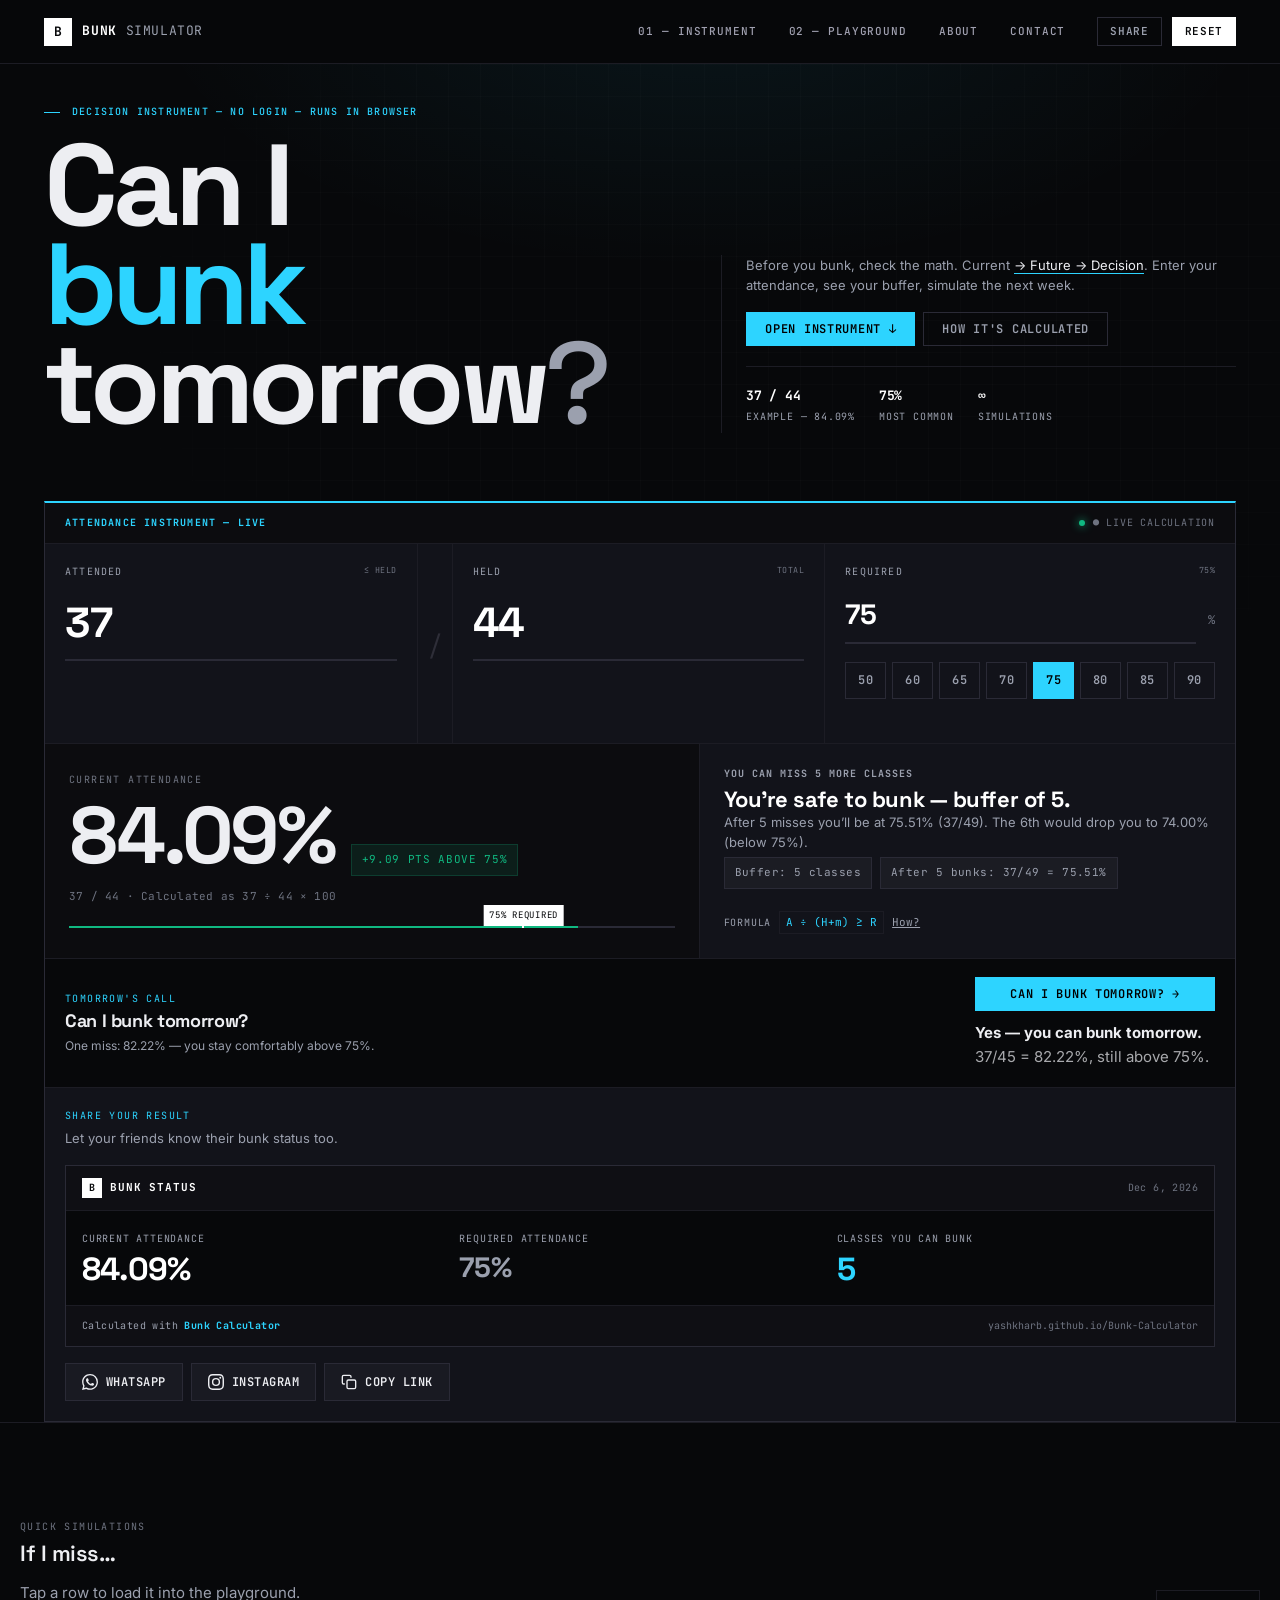
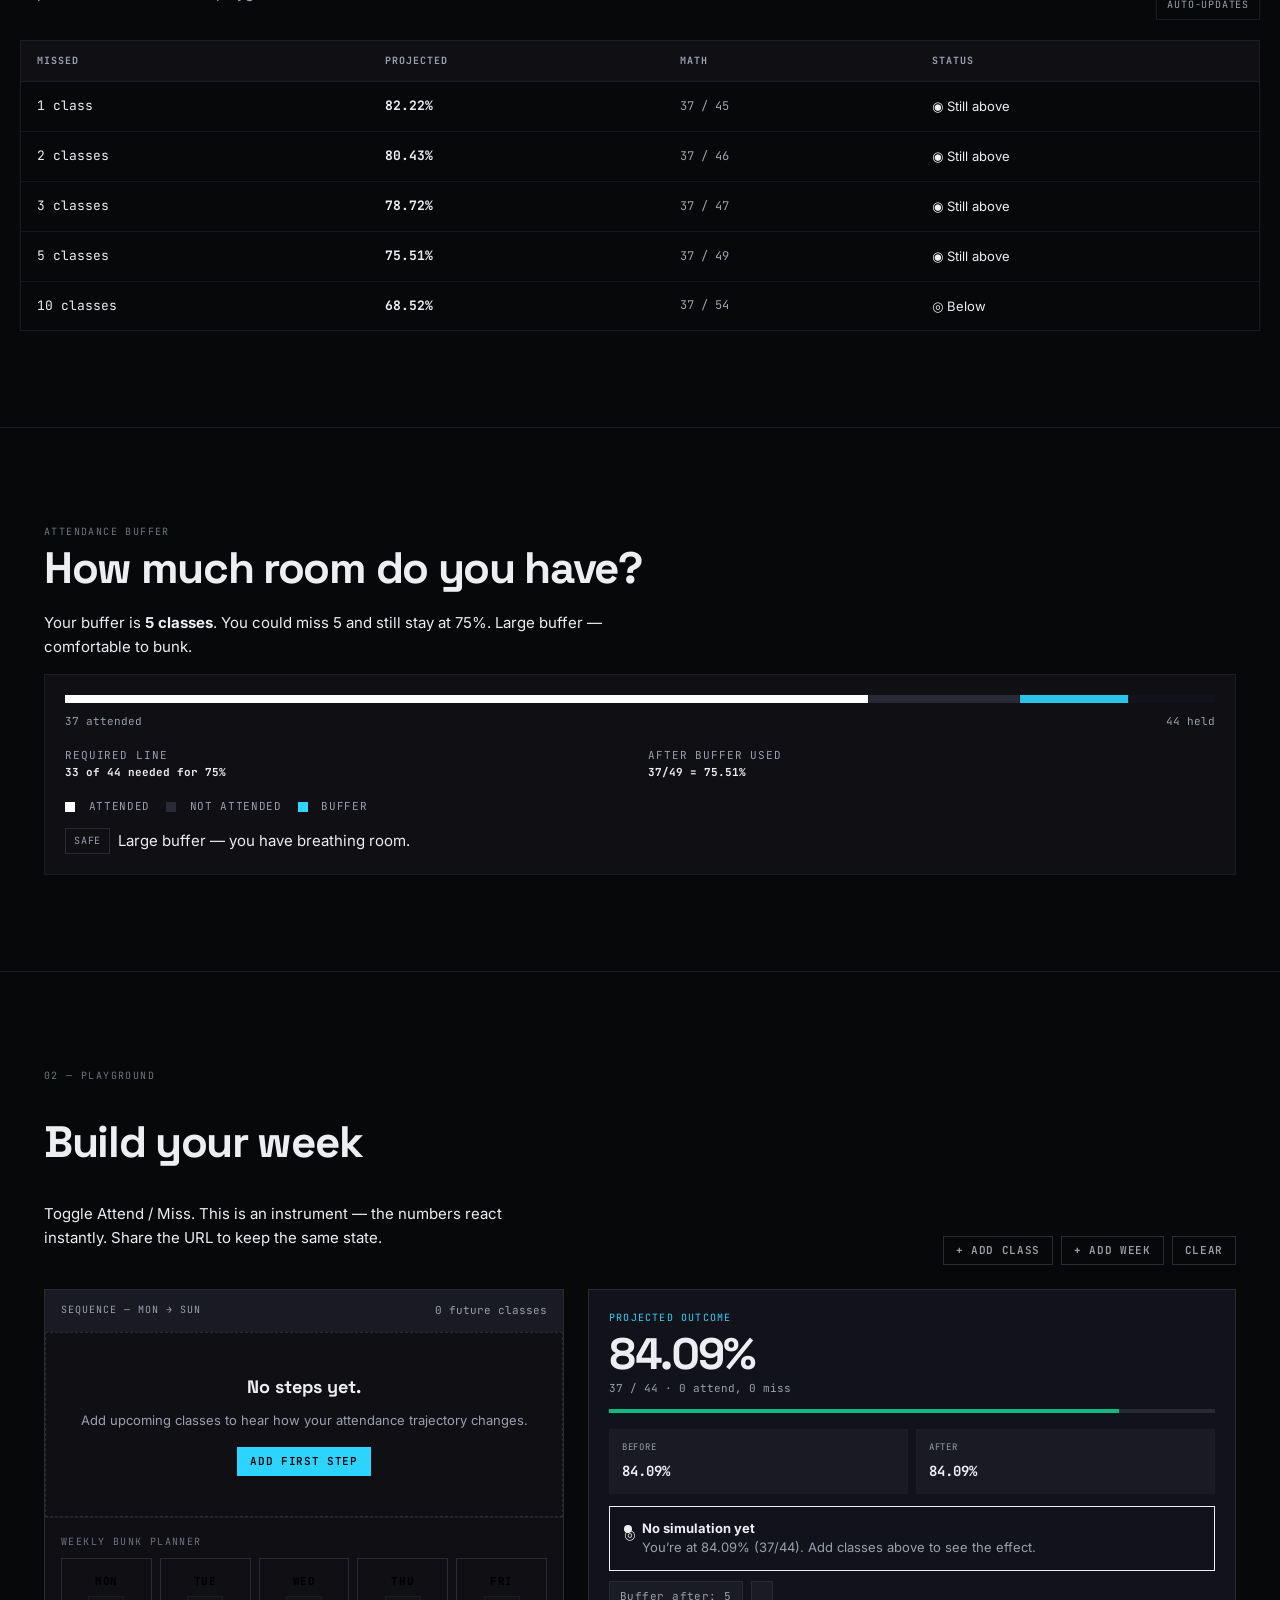
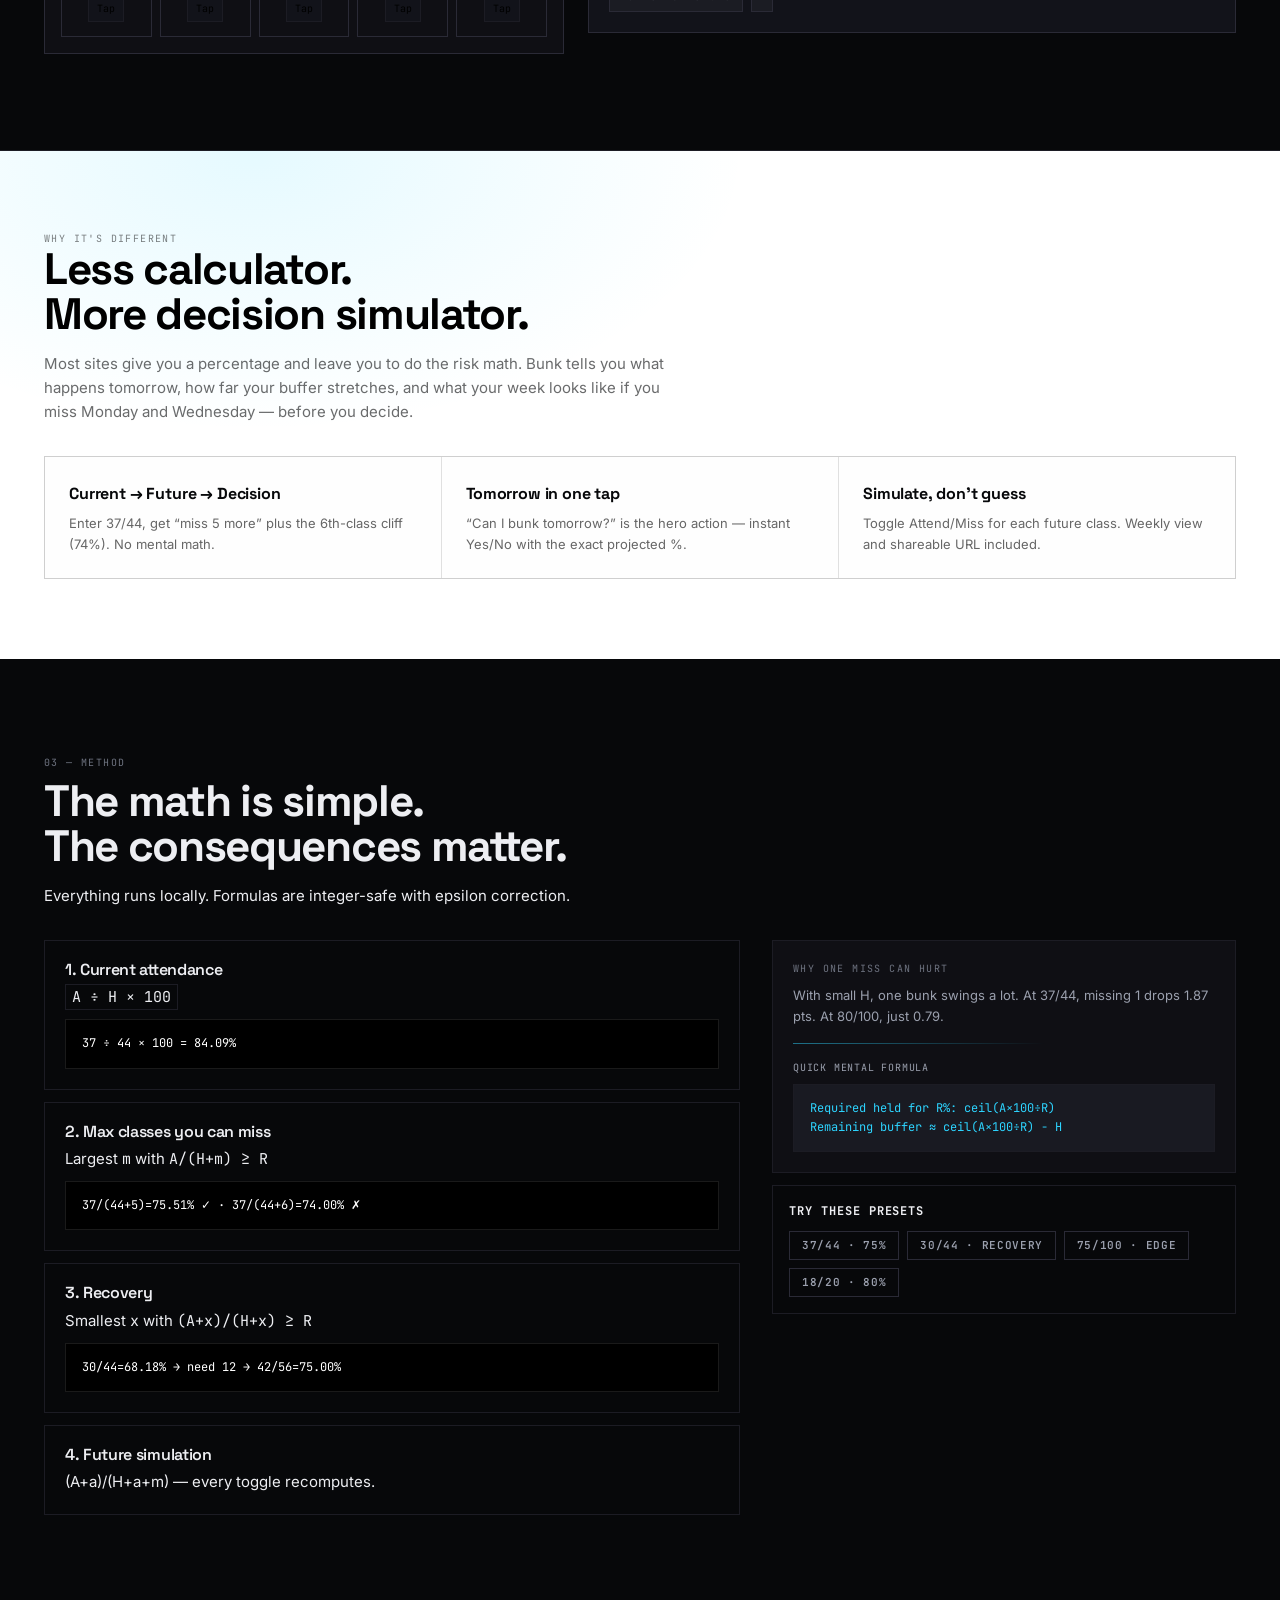
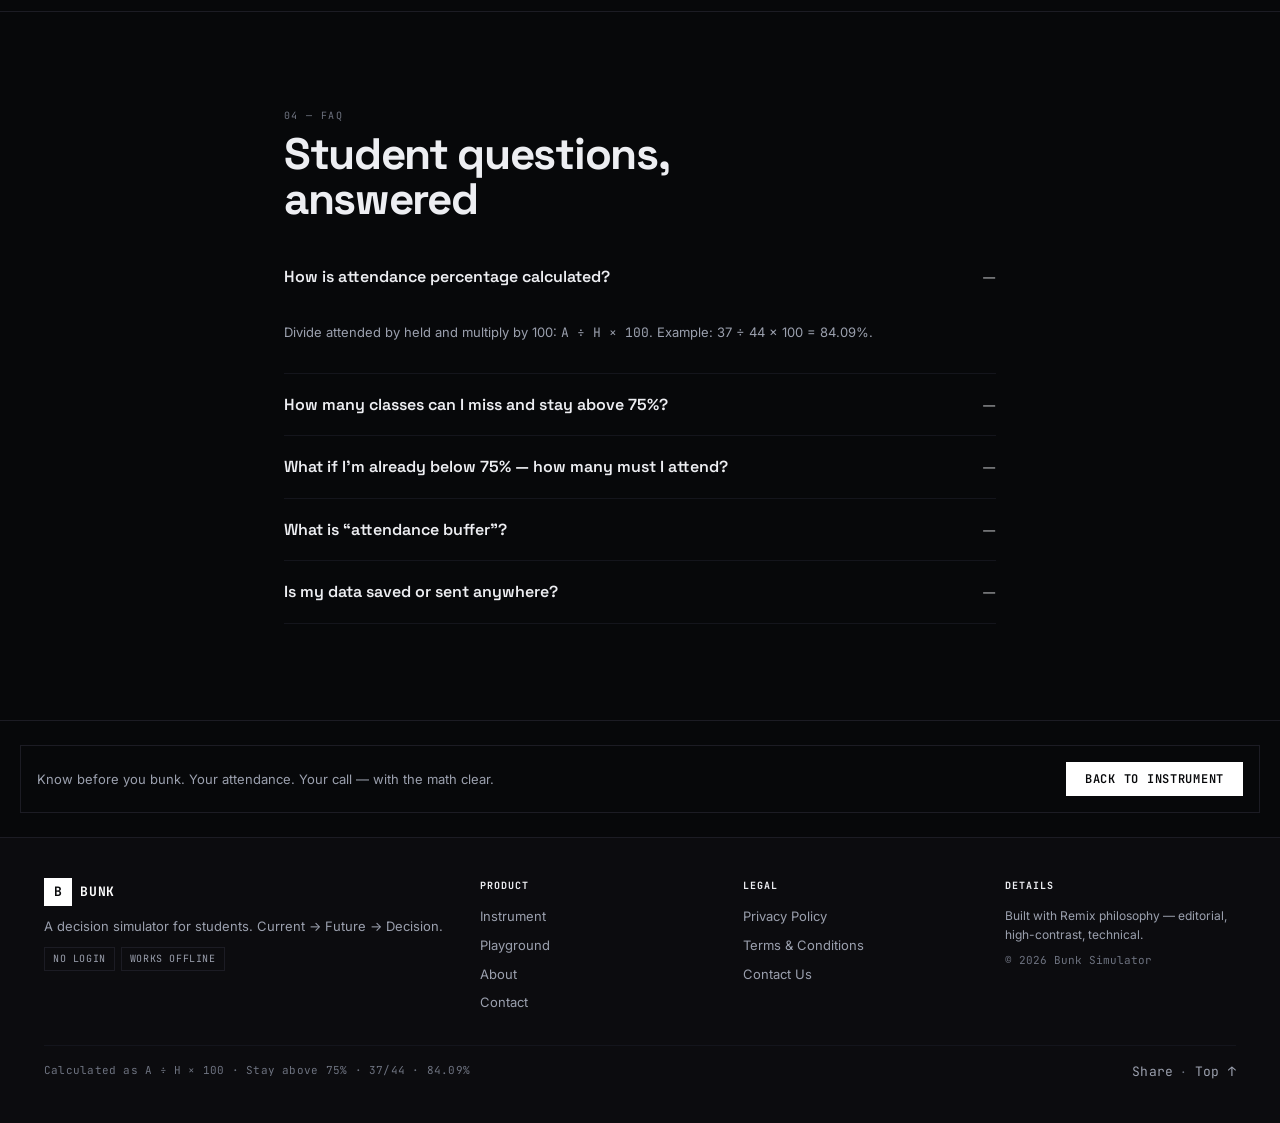
==== commit 32fc351e: "Share features added" ====
--- a/index.html
+++ b/index.html
@@ -1,18 +1,27 @@
 <!DOCTYPE html>
 <html lang="en">
 <head>
+<!-- Google tag (gtag.js) -->
+<script async src="https://www.googletagmanager.com/gtag/js?id=G-JCQENK4Z0K"></script>
+<script>
+  window.dataLayer = window.dataLayer || [];
+  function gtag(){dataLayer.push(arguments);}
+  gtag('js', new Date());
+
+  gtag('config', 'G-JCQENK4Z0K');
+</script>
 <meta charset="utf-8">
 <meta name="viewport" content="width=device-width, initial-scale=1">
 <title>Attendance Bunk Simulator — Can I bunk tomorrow?</title>
 <meta name="description" content="Know exactly how many classes you can bunk. Enter your attendance, simulate misses, see projected percentage, buffer & recovery plan. Built for 75% and any required attendance.">
-<link rel="canonical" href="https://example.com/">
+<link rel="canonical" href="https://yashkharb.github.io/Bunk-Calculator/">
 <meta name="robots" content="index, follow, max-snippet:160, max-image-preview:large">
 <meta name="theme-color" content="#08080A">
 <meta property="og:type" content="website">
-<meta property="og:url" content="https://example.com/">
+<meta property="og:url" content="https://yashkharb.github.io/Bunk-Calculator/">
 <meta property="og:title" content="Attendance Bunk Simulator — Can I bunk tomorrow?">
 <meta property="og:description" content="Simulate bunking decisions. See exactly how many classes you can miss and stay above 75%.">
-<meta property="og:image" content="https://example.com/og-image.png">
+<meta property="og:image" content="https://yashkharb.github.io/Bunk-Calculator/og-image.png">
 <meta name="twitter:card" content="summary_large_image">
 <meta name="twitter:title" content="Attendance Bunk Simulator — Can I bunk tomorrow?">
 <meta name="twitter:description" content="Before you bunk, check the math. Current → Future → Decision.">
@@ -34,10 +43,10 @@
   --border-strong:#2A2A36;
   --border-subtle:#14151C;
   --border-accent:#2DD4FF;
-  --text:#EDEEF2;
-  --text-strong:#FFFFFF;
-  --muted:#9BA0AE;
-  --soft:#6E7380;
+  --text:#EDEEF2;
+  --text-strong:#FFFFFF;
+  --muted:#9BA0AE;
+  --soft:#6E7380;
   --faint:#2E2E38;
   --on-invert:#FFFFFF;
   --brand:#2DD4FF;
@@ -77,19 +86,19 @@
 }
 *{box-sizing:border-box}
 *::selection{background:rgba(45,212,255,0.22);color:#fff}
-html{scroll-behavior:smooth;scroll-padding-top:72px;overflow-x:hidden}
+html{scroll-behavior:smooth;scroll-padding-top:72px;overflow-x:hidden}
 @media(prefers-reduced-motion:reduce){html{scroll-behavior:auto}}
-body{
-  margin:0;
-  font-family:var(--font-body);
-  font-size:15px;
-  line-height:1.6;
-  color:var(--text);
-  background:var(--bg);
-  -webkit-font-smoothing:antialiased;
-  text-rendering:optimizeLegibility;
-  overflow-x:hidden;
-  overflow-x:clip;
+body{
+  margin:0;
+  font-family:var(--font-body);
+  font-size:15px;
+  line-height:1.6;
+  color:var(--text);
+  background:var(--bg);
+  -webkit-font-smoothing:antialiased;
+  text-rendering:optimizeLegibility;
+  overflow-x:hidden;
+  overflow-x:clip;
 }
 a{color:var(--brand);text-decoration:none;border-bottom:1px solid rgba(45,212,255,0.35);transition:color var(--dur-fast) var(--ease-std), border-color var(--dur-fast) var(--ease-std)}
 a:hover{color:#fff;border-color:var(--brand)}
@@ -144,7 +153,7 @@
 .overline::before{content:"";width:16px;height:1px;background:var(--brand);flex-shrink:0}
 .overline-cyan{color:var(--brand)}
 .display{font-family:var(--font-display);font-weight:700;letter-spacing:-0.04em;line-height:0.88}
-.h-display{font-family:var(--font-display);font-size:clamp(64px, 9vw, 126px);line-height:0.86;letter-spacing:-0.045em;font-weight:700}
+.h-display{font-family:var(--font-display);font-size:clamp(64px, 9vw, 126px);line-height:0.86;letter-spacing:-0.045em;font-weight:700}
 @media(max-width:640px){.h-display{font-size:clamp(48px, 12vw, 68px);letter-spacing:-0.03em}}
 .h2{font-family:var(--font-display);font-size:clamp(28px, 4vw, 44px);line-height:1.02;letter-spacing:-0.03em;font-weight:700}
 .h3{font-family:var(--font-display);font-size:22px;line-height:1.15;letter-spacing:-0.02em;font-weight:600}
@@ -176,10 +185,10 @@
   mask-image:radial-gradient(800px 600px at 60% 20%, black 60%, transparent 85%);
   pointer-events:none;
 }
-.hero-glow{
-  position:absolute;top:-30%;left:0;right:0;height:70%;
-  background:radial-gradient(800px 400px at 55% 35%, rgba(45,212,255,0.07), transparent 70%);
-  pointer-events:none;
+.hero-glow{
+  position:absolute;top:-30%;left:0;right:0;height:70%;
+  background:radial-gradient(800px 400px at 55% 35%, rgba(45,212,255,0.07), transparent 70%);
+  pointer-events:none;
 }
 .hero-inner{position:relative}
 .hero-top{display:grid;grid-template-columns:1.1fr 0.9fr;gap:48px;align-items:end;padding-bottom:32px}
@@ -196,18 +205,18 @@
 .stat span{font-family:var(--font-mono);font-size:10px;letter-spacing:0.08em;text-transform:uppercase;color:var(--muted);display:block;margin-top:2px}
 
 /* ========== INSTRUMENT — dark console, not card ========== */
-.instrument{
-  background:var(--surface);
-  border:1px solid var(--border-strong);
-  border-top:2px solid var(--brand);
-  margin-top:36px;
-  position:relative;
-}
-.instrument-head{
-  display:flex;align-items:center;justify-content:space-between;gap:16px;
-  padding:12px 20px;
-  border-bottom:1px solid var(--border);
-  background:var(--bg-soft);
+.instrument{
+  background:var(--surface);
+  border:1px solid var(--border-strong);
+  border-top:2px solid var(--brand);
+  margin-top:36px;
+  position:relative;
+}
+.instrument-head{
+  display:flex;align-items:center;justify-content:space-between;gap:16px;
+  padding:12px 20px;
+  border-bottom:1px solid var(--border);
+  background:var(--bg-soft);
 }
 .instrument-head strong{font-family:var(--font-mono);font-size:10px;letter-spacing:0.12em;text-transform:uppercase;color:var(--brand)}
 .instrument-head em{font-family:var(--font-mono);font-size:10px;letter-spacing:0.08em;text-transform:uppercase;color:var(--soft);font-style:normal;display:flex;align-items:center;gap:8px}
@@ -232,14 +241,14 @@
 .field-label{font-family:var(--font-mono);font-size:10px;letter-spacing:0.12em;text-transform:uppercase;color:var(--muted);display:flex;justify-content:space-between}
 .field-label small{color:var(--soft);letter-spacing:0.06em}
 .field-row{display:flex;align-items:baseline;gap:12px}
-.field-input{
-  flex:1;min-width:0;
-  background:transparent;border:0;border-bottom:2px solid var(--border-strong);
-  color:var(--text-strong);font-family:var(--font-display);font-size:42px;font-weight:700;
-  letter-spacing:-0.03em;line-height:1;padding:8px 0 10px;
-  outline:0;transition:border-color var(--dur-fast) var(--ease-std);
-  width:100%;
-}
+.field-input{
+  flex:1;min-width:0;
+  background:transparent;border:0;border-bottom:2px solid var(--border-strong);
+  color:var(--text-strong);font-family:var(--font-display);font-size:42px;font-weight:700;
+  letter-spacing:-0.03em;line-height:1;padding:8px 0 10px;
+  outline:0;transition:border-color var(--dur-fast) var(--ease-std);
+  width:100%;
+}
 .instrument-field{min-width:0}
 .field-input:focus{border-color:var(--brand)}
 .field-input[aria-invalid="true"]{border-color:var(--accent);color:var(--accent)}
@@ -251,11 +260,11 @@
 }
 @media(max-width:560px){.div-slash{display:none}}
 .preset-rail{display:flex;flex-wrap:wrap;gap:6px;margin-top:10px}
-.preset{
-  appearance:none;padding:8px 12px;
-  background:transparent;border:1px solid var(--border-strong);
-  font-family:var(--font-mono);font-size:12px;font-weight:600;letter-spacing:0.04em;
-  color:var(--muted);cursor:pointer;transition:all var(--dur-fast) var(--ease-std);
+.preset{
+  appearance:none;padding:8px 12px;
+  background:transparent;border:1px solid var(--border-strong);
+  font-family:var(--font-mono);font-size:12px;font-weight:600;letter-spacing:0.04em;
+  color:var(--muted);cursor:pointer;transition:all var(--dur-fast) var(--ease-std);
 }
 .preset:hover{border-color:var(--text);color:var(--text)}
 .preset.active{background:var(--text-strong);border-color:var(--text-strong);color:var(--bg)}
@@ -324,8 +333,8 @@
 .strip-head{display:flex;align-items:end;justify-content:space-between;gap:16px;flex-wrap:wrap;margin-bottom:20px}
 .strip h2{margin:0}
 .strip p.helper{color:var(--muted);max-width:520px}
-.table-wrap{border:1px solid var(--border);overflow:auto;max-width:100%}
-table{width:100%;border-collapse:collapse;font-size:13px;min-width:520px}
+.table-wrap{border:1px solid var(--border);overflow:auto;max-width:100%}
+table{width:100%;border-collapse:collapse;font-size:13px;min-width:520px}
 @media(max-width:640px){table{min-width:480px}}
 thead th{font-family:var(--font-mono);font-size:10px;letter-spacing:0.1em;text-transform:uppercase;color:var(--muted);text-align:left;padding:12px 16px;border-bottom:1px solid var(--border);background:var(--surface-soft);white-space:nowrap}
 tbody td{padding:14px 16px;border-bottom:1px solid var(--border-subtle);color:var(--text)}
@@ -438,9 +447,204 @@
 .foot-bottom{margin-top:32px;padding-top:16px;border-top:1px solid var(--border-subtle);display:flex;justify-content:space-between;gap:12px;flex-wrap:wrap;font-size:11px;font-family:var(--font-mono);color:var(--soft);letter-spacing:0.02em}
 .visual-rail{height:1px;background:linear-gradient(90deg, var(--brand), transparent 60%);opacity:0.5;margin:16px 0}
 
+/* ========== SHARE SECTION ========== */
+.share-section{
+  border-top:1px solid var(--border);
+  background:var(--surface);
+  padding:20px;
+}
+.share-section-head{
+  margin-bottom:16px;
+}
+.share-card{
+  border:1px solid var(--border-strong);
+  background:var(--bg);
+  overflow:hidden;
+  margin-bottom:16px;
+}
+.share-card-header{
+  display:flex;
+  align-items:center;
+  justify-content:space-between;
+  padding:12px 16px;
+  border-bottom:1px solid var(--border);
+  background:var(--surface-soft);
+}
+.share-card-brand{
+  display:flex;
+  align-items:center;
+  gap:8px;
+  font-family:var(--font-mono);
+  font-size:11px;
+  font-weight:700;
+  letter-spacing:0.08em;
+  text-transform:uppercase;
+  color:var(--text-strong);
+}
+.share-card-date{
+  font-family:var(--font-mono);
+  font-size:10px;
+  color:var(--soft);
+  letter-spacing:0.04em;
+}
+.share-card-body{
+  padding:20px 16px;
+  display:grid;
+  grid-template-columns:repeat(3,1fr);
+  gap:16px;
+}
+.share-stat{
+  display:flex;
+  flex-direction:column;
+  gap:6px;
+}
+.share-stat-label{
+  font-family:var(--font-mono);
+  font-size:10px;
+  letter-spacing:0.08em;
+  text-transform:uppercase;
+  color:var(--muted);
+}
+.share-stat-value{
+  font-family:var(--font-display);
+  font-size:clamp(24px,5vw,32px);
+  font-weight:700;
+  letter-spacing:-0.03em;
+  color:var(--text-strong);
+  line-height:1;
+}
+.share-stat-muted{
+  color:var(--muted);
+  font-size:clamp(20px,4vw,28px);
+}
+.share-stat-highlight .share-stat-value{
+  color:var(--brand);
+}
+.share-card-footer{
+  padding:12px 16px;
+  border-top:1px solid var(--border);
+  background:var(--surface-soft);
+  display:flex;
+  justify-content:space-between;
+  align-items:center;
+  flex-wrap:wrap;
+  gap:8px;
+}
+.share-actions{
+  display:flex;
+  gap:8px;
+  flex-wrap:wrap;
+}
+.btn-share{
+  display:inline-flex;
+  align-items:center;
+  gap:8px;
+  padding:10px 16px;
+  font-family:var(--font-mono);
+  font-size:12px;
+  font-weight:600;
+  letter-spacing:0.04em;
+  text-transform:uppercase;
+  border:1px solid var(--border-strong);
+  background:var(--surface-2);
+  color:var(--text);
+  cursor:pointer;
+  transition:all var(--dur-fast) var(--ease-std);
+}
+.btn-share:hover{
+  border-color:var(--text);
+  background:var(--surface);
+}
+.btn-share svg{
+  flex-shrink:0;
+}
+.btn-whatsapp:hover{
+  border-color:#25D366;
+  color:#25D366;
+}
+.btn-instagram:hover{
+  border-color:#E4405F;
+  color:#E4405F;
+}
+.btn-copy:hover{
+  border-color:var(--brand);
+  color:var(--brand);
+}
+.share-toast{
+  position:fixed;
+  bottom:24px;
+  left:50%;
+  transform:translateX(-50%);
+  background:var(--text-strong);
+  color:var(--bg);
+  padding:12px 24px;
+  font-family:var(--font-mono);
+  font-size:12px;
+  font-weight:600;
+  letter-spacing:0.04em;
+  z-index:100;
+  box-shadow:0 4px 24px rgba(0,0,0,0.4);
+}
+
+/* Share section mobile */
+@media(max-width:640px){
+  .share-section{
+    padding:16px;
+  }
+  .share-card-body{
+    grid-template-columns:1fr;
+    gap:12px;
+    padding:16px;
+  }
+  .share-stat{
+    flex-direction:row;
+    justify-content:space-between;
+    align-items:center;
+    padding-bottom:12px;
+    border-bottom:1px solid var(--border-subtle);
+  }
+  .share-stat:last-child{
+    padding-bottom:0;
+    border-bottom:0;
+  }
+  .share-stat-highlight{
+    background:var(--brand-soft);
+    margin:0 -16px;
+    padding:12px 16px;
+    border-bottom:0;
+  }
+  .share-card-footer{
+    flex-direction:column;
+    align-items:flex-start;
+    gap:4px;
+  }
+  .share-actions{
+    width:100%;
+    flex-direction:column;
+  }
+  .btn-share{
+    width:100%;
+    justify-content:center;
+    padding:12px 16px;
+  }
+}
+@media(max-width:360px){
+  .share-card-header{
+    padding:10px 12px;
+  }
+  .share-card-body{
+    padding:12px;
+  }
+  .share-stat-highlight{
+    margin:0 -12px;
+    padding:10px 12px;
+  }
+}
+
 /* motion */
 @media(prefers-reduced-motion:reduce){*,*::before,*::after{animation:none!important;transition:none!important}}
 </style>
+<link rel="stylesheet" href="mobile-fix.css">
 </head>
 <body>
 <a href="#main" class="skip">Skip to content</a>
@@ -448,10 +652,10 @@
   <div class="container header-inner">
     <a href="#" class="logo" aria-label="Bunk home"><span class="logo-mark">B</span><span class="logo-type">BUNK <span>SIMULATOR</span></span></a>
     <button class="hamburger" id="hamburger" aria-label="Toggle navigation" aria-expanded="false" aria-controls="nav"><span></span></button>
-    <nav class="nav" id="nav" aria-label="Main">
-      <a href="#calculator">01 — Instrument</a>
-      <a href="#simulator">02 — Playground</a>
-      <a href="about.html">About</a>
+    <nav class="nav" id="nav" aria-label="Main">
+      <a href="#calculator">01 — Instrument</a>
+      <a href="#simulator">02 — Playground</a>
+      <a href="about.html">About</a>
       <a href="contact.html">Contact</a>
       <div class="nav-cta">
         <button class="btn btn-ghost btn-small" id="shareBtn" type="button">Share</button>
@@ -570,6 +774,53 @@
           </div>
         </div>
       </div>
+
+      <!-- SHARE RESULT SECTION -->
+      <div class="share-section" id="shareSection" aria-label="Share your result">
+        <div class="share-section-head">
+          <div class="section-label" style="color:var(--brand)">Share your result</div>
+          <p style="margin:4px 0 0;font-size:13px;color:var(--muted)">Let your friends know their bunk status too.</p>
+        </div>
+        <div class="share-card" id="shareCard">
+          <div class="share-card-header">
+            <span class="share-card-brand"><span class="logo-mark" style="width:20px;height:20px;font-size:10px">B</span> BUNK STATUS</span>
+            <span class="share-card-date" id="shareDate"></span>
+          </div>
+          <div class="share-card-body">
+            <div class="share-stat">
+              <span class="share-stat-label">Current attendance</span>
+              <span class="share-stat-value" id="shareCurrentPct">84.09%</span>
+            </div>
+            <div class="share-stat">
+              <span class="share-stat-label">Required attendance</span>
+              <span class="share-stat-value share-stat-muted" id="shareRequiredPct">75%</span>
+            </div>
+            <div class="share-stat share-stat-highlight">
+              <span class="share-stat-label">Classes you can bunk</span>
+              <span class="share-stat-value" id="shareBuffer">6</span>
+            </div>
+          </div>
+          <div class="share-card-footer">
+            <span style="font-family:var(--font-mono);font-size:10px;color:var(--muted);letter-spacing:0.04em">Calculated with <strong style="color:var(--brand)">Bunk Calculator</strong></span>
+            <span style="font-family:var(--font-mono);font-size:10px;color:var(--soft)">yashkharb.github.io/Bunk-Calculator</span>
+          </div>
+        </div>
+        <div class="share-actions">
+          <button class="btn btn-share btn-whatsapp" id="shareWhatsapp" type="button" aria-label="Share result on WhatsApp">
+            <svg width="16" height="16" viewBox="0 0 24 24" fill="currentColor" aria-hidden="true"><path d="M17.472 14.382c-.297-.149-1.758-.867-2.03-.967-.273-.099-.471-.148-.67.15-.197.297-.767.966-.94 1.164-.173.199-.347.223-.644.075-.297-.15-1.255-.463-2.39-1.475-.883-.788-1.48-1.761-1.653-2.059-.173-.297-.018-.458.13-.606.134-.133.298-.347.446-.52.149-.174.198-.298.298-.497.099-.198.05-.371-.025-.52-.075-.149-.669-1.612-.916-2.207-.242-.579-.487-.5-.669-.51-.173-.008-.371-.01-.57-.01-.198 0-.52.074-.792.372-.272.297-1.04 1.016-1.04 2.479 0 1.462 1.065 2.875 1.213 3.074.149.198 2.096 3.2 5.077 4.487.709.306 1.262.489 1.694.625.712.227 1.36.195 1.871.118.571-.085 1.758-.719 2.006-1.413.248-.694.248-1.289.173-1.413-.074-.124-.272-.198-.57-.347m-5.421 7.403h-.004a9.87 9.87 0 01-5.031-1.378l-.361-.214-3.741.982.998-3.648-.235-.374a9.86 9.86 0 01-1.51-5.26c.001-5.45 4.436-9.884 9.888-9.884 2.64 0 5.122 1.03 6.988 2.898a9.825 9.825 0 012.893 6.994c-.003 5.45-4.437 9.884-9.885 9.884m8.413-18.297A11.815 11.815 0 0012.05 0C5.495 0 .16 5.335.157 11.892c0 2.096.547 4.142 1.588 5.945L.057 24l6.305-1.654a11.882 11.882 0 005.683 1.448h.005c6.554 0 11.89-5.335 11.893-11.893a11.821 11.821 0 00-3.48-8.413z"/></svg>
+            <span>WhatsApp</span>
+          </button>
+          <button class="btn btn-share btn-instagram" id="shareInstagram" type="button" aria-label="Share result on Instagram">
+            <svg width="16" height="16" viewBox="0 0 24 24" fill="currentColor" aria-hidden="true"><path d="M12 2.163c3.204 0 3.584.012 4.85.07 3.252.148 4.771 1.691 4.919 4.919.058 1.265.069 1.645.069 4.849 0 3.205-.012 3.584-.069 4.849-.149 3.225-1.664 4.771-4.919 4.919-1.266.058-1.644.07-4.85.07-3.204 0-3.584-.012-4.849-.07-3.26-.149-4.771-1.699-4.919-4.92-.058-1.265-.07-1.644-.07-4.849 0-3.204.013-3.583.07-4.849.149-3.227 1.664-4.771 4.919-4.919 1.266-.057 1.645-.069 4.849-.069zM12 0C8.741 0 8.333.014 7.053.072 2.695.272.273 2.69.073 7.052.014 8.333 0 8.741 0 12c0 3.259.014 3.668.072 4.948.2 4.358 2.618 6.78 6.98 6.98C8.333 23.986 8.741 24 12 24c3.259 0 3.668-.014 4.948-.072 4.354-.2 6.782-2.618 6.979-6.98.059-1.28.073-1.689.073-4.948 0-3.259-.014-3.667-.072-4.947-.196-4.354-2.617-6.78-6.979-6.98C15.668.014 15.259 0 12 0zm0 5.838a6.162 6.162 0 100 12.324 6.162 6.162 0 000-12.324zM12 16a4 4 0 110-8 4 4 0 010 8zm6.406-11.845a1.44 1.44 0 100 2.881 1.44 1.44 0 000-2.881z"/></svg>
+            <span>Instagram</span>
+          </button>
+          <button class="btn btn-share btn-copy" id="shareCopy" type="button" aria-label="Copy result link">
+            <svg width="16" height="16" viewBox="0 0 24 24" fill="none" stroke="currentColor" stroke-width="2" stroke-linecap="round" stroke-linejoin="round" aria-hidden="true"><rect x="9" y="9" width="13" height="13" rx="2" ry="2"></rect><path d="M5 15H4a2 2 0 01-2-2V4a2 2 0 012-2h9a2 2 0 012 2v1"></path></svg>
+            <span>Copy Link</span>
+          </button>
+        </div>
+        <div class="share-toast" id="shareToast" role="status" aria-live="polite" hidden>Link copied to clipboard!</div>
+      </div>
     </div>
   </div>
 </section>
@@ -789,8 +1040,8 @@
           <span style="font-family:var(--font-mono);font-size:10px;letter-spacing:0.06em;text-transform:uppercase;border:1px solid var(--border);padding:3px 8px;color:var(--muted)">Works offline</span>
         </p>
       </div>
-      <div><h4>Product</h4><div style="display:flex;flex-direction:column;gap:8px"><a href="#calculator">Instrument</a><a href="#simulator">Playground</a><a href="about.html">About</a><a href="contact.html">Contact</a></div></div>
-      <div><h4>Legal</h4><div style="display:flex;flex-direction:column;gap:8px"><a href="privacy.html">Privacy Policy</a><a href="terms.html">Terms &amp; Conditions</a><a href="contact.html">Contact Us</a></div></div>
+      <div><h4>Product</h4><div style="display:flex;flex-direction:column;gap:8px"><a href="#calculator">Instrument</a><a href="#simulator">Playground</a><a href="about.html">About</a><a href="contact.html">Contact</a></div></div>
+      <div><h4>Legal</h4><div style="display:flex;flex-direction:column;gap:8px"><a href="privacy.html">Privacy Policy</a><a href="terms.html">Terms &amp; Conditions</a><a href="contact.html">Contact Us</a></div></div>
       <div><h4>Details</h4><p style="margin:0;font-size:12px;color:var(--muted)">Built with Remix philosophy — editorial, high-contrast, technical.</p><p style="margin:8px 0 0;font-size:11px;font-family:var(--font-mono);color:var(--soft)">© <span id="year"></span> Bunk Simulator</p></div>
     </div>
     <div class="foot-bottom">
@@ -801,675 +1052,782 @@
 </footer>
 
 <script type="application/ld+json" id="ld-webapp">
-{"@context":"https://schema.org","@type":"WebApplication","name":"Attendance Bunk Simulator","url":"https://example.com/","description":"Simulate attendance decisions: know how many classes you can bunk.","applicationCategory":"EducationApplication","operatingSystem":"Any","offers":{"@type":"Offer","price":"0","priceCurrency":"USD"}}
+{"@context":"https://schema.org","@type":"WebApplication","name":"Attendance Bunk Simulator","url":"https://yashkharb.github.io/Bunk-Calculator/","description":"Simulate attendance decisions: know how many classes you can bunk.","applicationCategory":"EducationApplication","operatingSystem":"Any","offers":{"@type":"Offer","price":"0","priceCurrency":"USD"}}
 </script>
 <script type="application/ld+json" id="ld-faq">
 {"@context":"https://schema.org","@type":"FAQPage","mainEntity":[{"@type":"Question","name":"How is attendance percentage calculated?","acceptedAnswer":{"@type":"Answer","text":"Divide classes attended by classes held and multiply by 100."}},{"@type":"Question","name":"How many classes can I miss and stay above 75%?","acceptedAnswer":{"@type":"Answer","text":"Find the largest number of misses m where A/(H+m) ≥ 75%. For 37/44, you can miss 5."}}]}
 </script>
 <script type="application/ld+json" id="ld-breadcrumb">
-{"@context":"https://schema.org","@type":"BreadcrumbList","itemListElement":[{"@type":"ListItem","position":1,"name":"Home","item":"https://example.com/"},{"@type":"ListItem","position":2,"name":"Instrument","item":"https://example.com/#calculator"}]}
+{"@context":"https://schema.org","@type":"BreadcrumbList","itemListElement":[{"@type":"ListItem","position":1,"name":"Home","item":"https://yashkharb.github.io/Bunk-Calculator/"},{"@type":"ListItem","position":2,"name":"Instrument","item":"https://yashkharb.github.io/Bunk-Calculator/#calculator"}]}
 </script>
 
-<script>
-// ===== STATE & CALCULATION ENGINE (separated) =====
-const $ = s => document.querySelector(s);
-const $$ = s => document.querySelectorAll(s);
-
-const state = {
-  attended: 37,
-  held: 44,
-  required: 75,
-  sim: [] // array of 'attend'|'miss'
-};
-const DAYS = ['Mon','Tue','Wed','Thu','Fri','Sat','Sun'];
-
-function isValidNumber(v){
-  if(v === '' || v === null) return false;
-  const n = Number(v);
-  return Number.isFinite(n);
-}
-function pct(A,H){
-  if(!Number.isFinite(A) || !Number.isFinite(H) || H <= 0) return null;
-  return (A/H)*100;
-}
-function fmtPct(v){
-  if(v===null || !Number.isFinite(v)) return '—';
-  // clamp tiny negatives
-  if(Math.abs(v) < 0.0005) v=0;
-  return v.toFixed(2);
-}
-// Maximum misses m s.t. A/(H+m) >= R/100
-function maxBunks(A,H,R){
-  if(!Number.isFinite(A)||!Number.isFinite(H)||!Number.isFinite(R)) return 0;
-  if(H<=0) return 0;
-  if(R <= 0) return Infinity;
-  if(R > 100) return 0;
-  if(A*100 < R*H - 1e-9) return 0; // already below
-  // analytic floor then repair
-  let m = Math.floor((100*A)/R - H + 1e-9);
-  if(!Number.isFinite(m) || m <0) m=0;
-  // repair by +-3
-  const ok = (mm)=> A*100 + 1e-9 >= R*(H+mm);
-  while(m>=0 && !ok(m)) m--;
-  while(ok(m+1)){
-    m++;
-    if(m> 50000) break;
-  }
-  return Math.max(0, m);
-}
-function neededConsecutive(A,H,R){
-  const cur = pct(A,H);
-  if(cur===null) return 0;
-  if(cur + 1e-9 >= R) return 0;
-  if(R >= 100){
-    // need 100% -> only possible if A==H (already) else infinity
-    // For practical, compute large but claim impossible: return Infinity
-    // numeric: need (A+x)/(H+x)==1 => A==H => else infinity
-    if(A===H) return 0;
-    return Infinity;
-  }
-  if(R <= 0) return 0;
-  let x = Math.ceil((R*H - 100*A)/(100 - R) - 1e-9);
-  if(x<0) x=0;
-  const ok = (xx)=> (A+xx)*100 + 1e-9 >= R*(H+xx);
-  while(x>0 && ok(x-1)) x--;
-  while(!ok(x)){
-    x++;
-    if(x>50000) break;
-  }
-  return x;
-}
-function projected(A,H,sim){
-  let a=0,m=0;
-  for(const s of sim){ if(s==='attend') a++; else m++; }
-  const pA = A + a;
-  const pH = H + a + m;
-  const pPct = pH>0 ? pA/pH*100 : null;
-  return {a,m,pA,pH,pPct};
-}
-function canBunkTomorrow(A,H,R){
-  if(H<=0) return {ok:false,pct:null};
-  const p = A/(H+1)*100;
-  return {ok: p + 1e-9 >= R, pct:p};
-}
-
-// ===== VALIDATION =====
-function validate(){
-  const aEl=$('#attended'), hEl=$('#held'), rEl=$('#required');
-  let ok=true;
-  const aRaw=aEl.value.trim(), hRaw=hEl.value.trim(), rRaw=rEl.value.trim();
-  const aNum=Number(aRaw), hNum=Number(hRaw), rNum=Number(rRaw);
-  // reset
-  $('#err-attended').textContent='';
-  $('#err-held').textContent='';
-  $('#err-required').textContent='';
-  aEl.setAttribute('aria-invalid','false');
-  hEl.setAttribute('aria-invalid','false');
-  rEl.setAttribute('aria-invalid','false');
-
-  if(aRaw==='' ){
-    $('#err-attended').textContent='Enter classes attended.';
-    aEl.setAttribute('aria-invalid','true'); ok=false;
-  } else if(!Number.isFinite(aNum) || aNum <0){
-    $('#err-attended').textContent='Must be 0 or more.';
-    aEl.setAttribute('aria-invalid','true'); ok=false;
-  } else if(!Number.isInteger(aNum)){
-    $('#err-attended').textContent='Use whole numbers.';
-    aEl.setAttribute('aria-invalid','true'); ok=false;
-  }
-
-  if(hRaw===''){
-    $('#err-held').textContent='Enter classes held.';
-    hEl.setAttribute('aria-invalid','true'); ok=false;
-  } else if(!Number.isFinite(hNum) || hNum <0){
-    $('#err-held').textContent='Must be 0 or more.';
-    hEl.setAttribute('aria-invalid','true'); ok=false;
-  } else if(!Number.isInteger(hNum)){
-    $('#err-held').textContent='Use whole numbers.';
-    hEl.setAttribute('aria-invalid','true'); ok=false;
-  } else if(hNum===0 && aRaw!=='' && hRaw!==''){
-    $('#err-held').textContent='Held cannot be 0 if you have attended values. Add total classes.';
-    hEl.setAttribute('aria-invalid','true'); // but allow 0/0 empty case? We'll flag
-    // still ok? We'll treat as invalid for calculation
-  }
-
-  if(rRaw===''){
-    $('#err-required').textContent='Enter required %.';
-    rEl.setAttribute('aria-invalid','true'); ok=false;
-  } else if(!Number.isFinite(rNum) || rNum <0 || rNum>100){
-    $('#err-required').textContent='Must be between 0 and 100.';
-    rEl.setAttribute('aria-invalid','true'); ok=false;
-  }
-
-  if(Number.isFinite(aNum) && Number.isFinite(hNum) && aNum > hNum){
-    $('#err-attended').textContent='Attended cannot exceed held.';
-    aEl.setAttribute('aria-invalid','true'); ok=false;
-  }
-  return ok;
-}
-
-// ===== RENDER =====
-function render(){
-  const valid = validate();
-  const a = Number($('#attended').value);
-  const h = Number($('#held').value);
-  const r = Number($('#required').value);
-  $('#req-value-label').textContent = Number.isFinite(r) ? r + '%' : '—';
-  $('#footReq').textContent = Number.isFinite(r) ? r + '%' : '—';
-  // presets active
-  $$('.preset').forEach(b=>{
-    const v=Number(b.dataset.req);
-    b.classList.toggle('active-blue', v===r);
-  });
-
-  // pct
-  const cur = (Number.isFinite(a) && Number.isFinite(h) && h>0) ? (a/h*100) : null;
-  const curFmt = fmtPct(cur);
-  $('#pctBig').innerHTML = cur===null ? '—<span class="pct-sign">%</span>' : `${curFmt}<span class="pct-sign">%</span>`;
-  $('#pctCaption').textContent = (Number.isFinite(a) && Number.isFinite(h)) ? `${a} / ${h} · Calculated as ${a} ÷ ${h} × 100` : 'Enter values';
-  const delta = cur===null ? null : cur - r;
-  const deltaEl=$('#pctDelta');
-  if(cur===null){
-    deltaEl.textContent='Enter attendance';
-    deltaEl.style.background='var(--surface)';deltaEl.style.color='var(--muted)';deltaEl.style.borderColor='var(--border)';
-  } else {
-    const abs=Math.abs(delta).toFixed(2);
-    if(delta >= 0){
-      deltaEl.textContent = `+${abs} pts above ${r}%`;
-      deltaEl.style.background='var(--success-bg)';deltaEl.style.color='var(--success)';deltaEl.style.borderColor='rgba(16,185,129,0.2)';
-      $('#pctFill').style.background='var(--success)';
-    } else {
-      deltaEl.textContent = `${abs} pts below ${r}%`;
-      deltaEl.style.background='var(--danger-bg)';deltaEl.style.color='var(--danger)';deltaEl.style.borderColor='rgba(244,66,80,0.2)';
-      $('#pctFill').style.background='var(--danger)';
-    }
-  }
-  const w = cur===null ? 0 : Math.max(0, Math.min(100, cur));
-  $('#pctFill').style.width = w + '%';
-  $('#needle').style.left = Math.max(0,Math.min(100,r)) + '%';
-  $('#needleLabel').style.left = Math.max(0,Math.min(100,r)) + '%';
-  $('#needleLabel').textContent = r + '% required';
-
-  // hero result logic
-  const hero = $('#heroResult');
-  const icon = hero.querySelector('.result-icon');
-  const heroBadge = hero.querySelector('.badge');
-  const bunk = canBunkTomorrow(a,h,r);
-  const mb = (Number.isFinite(a)&&Number.isFinite(h)&&Number.isFinite(r)) ? maxBunks(a,h,r) : 0;
-  const need = (Number.isFinite(a)&&Number.isFinite(h)&&Number.isFinite(r)) ? neededConsecutive(a,h,r) : 0;
-
-  // classify buffer
-  let level='safe';
-  if(cur===null || !valid) level='neutral';
-  else if(cur +1e-9 < r) level='danger';
-  else if(mb===0) level='danger';
-  else if(mb===1) level='warning';
-  else if(mb<=3) level='warning';
-  else level='safe';
-
-  // handle recovery vs safe
-  if(!valid){
-    hero.className='result-banner neutral';
-    if(icon) icon.textContent='·';
-    $('#resultKicker').textContent='Fix inputs to see result';
-    $('#resultTitle').textContent='Enter your attendance to see your buffer.';
-    $('#resultDesc').textContent='We need attended, held and required % to calculate exactly how many you can miss.';
-    if(heroBadge){ heroBadge.className='badge badge-neutral'; heroBadge.innerHTML='<span class="badge-dot"></span> Waiting'; }
-    $('#metaBuffer').textContent='Buffer: —';
-    $('#metaProjected').textContent='Projected: —';
-    $('#mathExample').textContent='Example: 37/(44+5)=75.51% ✓ · 37/(44+6)=74.00% ✗ → buffer 5';
-  } else if(cur!==null && cur +1e-9 < r){
-    // recovery mode
-    hero.className='result-banner danger';
-    if(icon) icon.textContent='!';
-    const needStr = need===Infinity ? 'not reachable to 100% — you’ve missed more than held' : `Attend the next ${need} class${need===1?'':'es'} consecutively`;
-    $('#resultKicker').innerHTML = `Below ${r}% · Recovery needed`;
-    $('#resultTitle').textContent = need===Infinity ? '100% is unreachable from here.' : `You’re below ${r}%. ${needStr} to reach ${r}%.`;
-    if(need!==Infinity){
-      const afterA=a+need, afterH=h+need, afterPct=afterA/afterH*100;
-      $('#resultDesc').textContent = `You’re at ${curFmt}% (${a}/${h}). After ${need} attends you’ll be at ${fmtPct(afterPct)}% (${afterA}/${afterH}).`;
-      $('#metaBuffer').textContent = `Need: ${need} attends`;
-      $('#metaProjected').textContent = `After recovery: ${afterA}/${afterH} = ${fmtPct(afterPct)}%`;
-      $('#mathExample').textContent = `${a}/${h}=${curFmt}% → need ${need} → ${afterA}/${afterH}=${fmtPct(afterPct)}%`;
-    } else {
-      $('#resultDesc').textContent = `At ${a}/${h} you cannot reach 100% by attending alone (you’d need held to equal attended). For any threshold <100%, recovery is possible — try 75% or 80%.`;
-      $('#metaBuffer').textContent = `Recovery: impossible to 100%`;
-      $('#metaProjected').textContent = `${a}/${h} = ${curFmt}%`;
-    }
-    if(heroBadge){ heroBadge.className='badge badge-danger'; heroBadge.innerHTML='<span class="badge-dot"></span> Recovery'; }
-  } else if(cur!==null){
-    // safe/warning
-    const afterA=a, afterH=h+mb, afterPct = mb===Infinity? cur : (h+mb>0? a/(h+mb)*100 : cur);
-    const nextPct = h+mb+1>0 ? a/(h+mb+1)*100 : null;
-    const mbDisplay = mb===Infinity ? '∞' : mb;
-    if(level==='safe'){
-      hero.className='result-banner safe';
-      if(icon) icon.textContent='✓';
-      if(heroBadge){ heroBadge.className='badge badge-success'; heroBadge.innerHTML='<span class="badge-dot"></span> Safe'; }
-      $('#resultKicker').textContent = `You can miss ${mbDisplay} more class${mb===1?'':'es'}`;
-      $('#resultTitle').textContent = mb===0 ? 'You’re exactly at the line — attend next.' : `You’re safe to bunk — buffer of ${mbDisplay}.`;
-      $('#resultDesc').textContent = mb===Infinity? 'Required is 0% — you can miss any number.' : (mb>0 ? `After ${mb} miss${mb===1?'':'es'} you’ll be at ${fmtPct(afterPct)}% (${a}/${h+mb}). The ${mb+1}${ordinal(mb+1)} would drop you to ${fmtPct(nextPct)}% (below ${r}%).` : `You’re at ${curFmt}% — the next miss would take you below ${r}%.`);
-    } else if(level==='warning'){
-      hero.className='result-banner warning';
-      if(icon) icon.textContent='◐';
-      if(heroBadge){ heroBadge.className='badge badge-warning'; heroBadge.innerHTML='<span class="badge-dot"></span> Getting close'; }
-      $('#resultKicker').textContent = mb===0? 'No buffer left' : `Only ${mb} left before ${r}%`;
-      $('#resultTitle').textContent = mb===0? `One more bunk would put you below ${r}%.` : `You can bunk, but you’ll have almost no buffer.`;
-      $('#resultDesc').textContent = mb===0? `You’re at ${curFmt}% (${a}/${h}). Attend the next to stay safe.` : `After ${mb} miss${mb===1?'':'es'}: ${fmtPct(afterPct)}% (${a}/${h+mb}). Next miss: ${fmtPct(nextPct)}% ✗`;
-    } else { // danger but still above
-      hero.className='result-banner danger';
-      if(icon) icon.textContent='!';
-      if(heroBadge){ heroBadge.className='badge badge-danger'; heroBadge.innerHTML='<span class="badge-dot"></span> Critical'; }
-      $('#resultKicker').textContent = 'No more bunks';
-      $('#resultTitle').textContent = `Bunking now would drop you below ${r}%.`;
-      $('#resultDesc').textContent = `You’re at ${curFmt}% — one miss is ${fmtPct(bunk.pct)}% (${a}/${h+1}).`;
-    }
-    $('#metaBuffer').textContent = `Buffer: ${mb===Infinity?'∞':mb} class${mb===1?'':'es'}`;
-    $('#metaProjected').textContent = mb===Infinity? `Still ${curFmt}%` : (mb>0? `After ${mb} bunks: ${a}/${h+mb} = ${fmtPct(afterPct)}%` : `Next miss: ${fmtPct(nextPct)}%`);
-    $('#mathExample').textContent = mb>0? `${a}/(${h}+${mb})=${fmtPct(afterPct)}% ✓ · ${a}/(${h}+${mb+1})=${fmtPct(nextPct)}% ✗ → buffer ${mb}` : `${a}/${h+1}=${fmtPct(bunk.pct)}% vs ${r}% → ${bunk.ok?'still above':'below'}`;
-  }
-
-  // bunk tomorrow card
-  const br=$('#bunkResult'), ba=$('#bunkAnswer'), bd=$('#bunkDetail'), bdesc=$('#bunkDesc');
-  if(!valid || cur===null){
-    br.className='bunk-result yes'; br.style.opacity='0.85';
-    ba.textContent='Enter your attendance first.';
-    bd.textContent='We’ll tell you instantly if tomorrow is safe.';
-    bdesc.textContent='Instant answer — no guesswork.';
-  } else if(bunk.ok){
-    br.className='bunk-result yes';
-    ba.textContent='Yes — you can bunk tomorrow.';
-    bd.textContent = `${a}/${h+1} = ${fmtPct(bunk.pct)}%, still ${bunk.pct - r >=0 ? 'above' : 'at'} ${r}%.`;
-    bdesc.textContent=`One miss: ${fmtPct(bunk.pct)}% — you stay ${bunk.pct - r >=5? 'comfortably' : 'just'} above ${r}%.`;
-  } else {
-    br.className='bunk-result no';
-    ba.textContent='Careful — bunking tomorrow drops you below.';
-    bd.textContent = `${a}/${h+1} = ${fmtPct(bunk.pct)}% (below ${r}%).`;
-    bdesc.textContent=`Tomorrow costs ${(r - bunk.pct).toFixed(2)} pts — attend to stay eligible.`;
-  }
-
-  // quick table
-  renderQuick(a,h,r);
-  // buffer viz
-  renderBuffer(a,h,r,mb,cur);
-  // simulator projected
-  renderSim(a,h,r);
-  // recovery box
-  renderRecovery(a,h,r,cur,need);
-  // footer
-  $('#footStats').textContent = (Number.isFinite(a)&&Number.isFinite(h)&&cur!==null) ? `${a}/${h} · ${curFmt}%` : '—';
-  updateURL();
-}
-
-function ordinal(n){
-  const s=['th','st','nd','rd']; const v=n%100; return (s[(v-20)%10]||s[v]||s[0]);
-}
-function renderQuick(A,H,R){
-  const tb=$('#quickBody');
-  tb.innerHTML='';
-  const misses=[1,2,3,5,10];
-  for(const m of misses){
-    const pH=H+m;
-    const pctVal = (Number.isFinite(A)&&Number.isFinite(H)&&H>=0&&pH>0) ? A/pH*100 : null;
-    const ok = pctVal!==null && pctVal +1e-9 >= R;
-    const tr=document.createElement('tr');
-    tr.style.cursor='pointer';
-    tr.setAttribute('role','button');
-    tr.setAttribute('tabindex','0');
-    tr.setAttribute('aria-label',`If I miss ${m} classes, attendance ${fmtPct(pctVal)} percent, ${ok?'still above':'below'} ${R} percent. Click to preview in simulator`);
-    tr.innerHTML=`<td class="mono-num">${m} class${m===1?'':'es'}</td><td class="mono-num" style="font-weight:700">${pctVal===null?'—':fmtPct(pctVal)+ '%'}</td><td class="mono" style="color:var(--muted);font-size:12px">${A} / ${H+m}</td><td>${pctVal===null?'<span class="status-pill" style="background:var(--surface);color:var(--muted)">—</span>': (ok?'<span class="status-pill ok">◉ Still above</span>':'<span class="status-pill bad">◎ Below</span>')}</td>`;
-    tr.addEventListener('click',()=>loadQuickToSim(m));
-    tr.addEventListener('keydown',e=>{ if(e.key==='Enter'||e.key===' '){ e.preventDefault(); loadQuickToSim(m); }});
-    tb.appendChild(tr);
-  }
-}
-function loadQuickToSim(m){
-  state.sim = Array(m).fill('miss');
-  syncWeekFromSim();
-  renderSim(Number($('#attended').value), Number($('#held').value), Number($('#required').value));
-  renderSimList();
-  document.getElementById('simulator').scrollIntoView({behavior:'smooth', block:'start'});
-}
-
-function renderBuffer(A,H,R,mb,cur){
-  const desc=$('#bufferDesc'), badge=$('#bufferBadge'), helper=$('#bufferHelper');
-  const bar=$('#bufferBar');
-  bar.innerHTML='';
-  if(!Number.isFinite(A)||!Number.isFinite(H)||!Number.isFinite(R)||cur===null){
-    desc.innerHTML='Enter your attendance to see your buffer.';
-    badge.className='badge badge-neutral'; badge.innerHTML='<span class="badge-dot"></span> Waiting';
-    helper.textContent='We’ll visualize your breathing room.';
-    bar.innerHTML='<div class="buffer-seg" style="width:100%;background:var(--surface-strong)"></div>';
-    $('#bufLeft').textContent='—'; $('#bufRight').textContent='—'; $('#bufRequired').textContent='—'; $('#bufAfter').textContent='—';
-    return;
-  }
-  const curBelow = cur +1e-9 < R;
-  const need = curBelow? neededConsecutive(A,H,R) : 0;
-  if(curBelow){
-    desc.innerHTML = `You’re <strong>${(R-cur).toFixed(2)} pts below ${R}%</strong>. Attend the next <strong>${need===Infinity?'∞':need} class${need===1?'':'es'}</strong> straight to recover. No buffer until you’re back above.`;
-    badge.className='badge badge-danger'; badge.innerHTML='<span class="badge-dot"></span> Below requirement';
-    helper.textContent='Recovery mode — consecutive attends needed.';
-    const total=H+need; const attendPct = total? (A+need)/total*100 : 0;
-    // buffer bar for recovery: show attended vs needed attends
-    const wAttend = H ? (A/H)*100 : 0;
-    bar.innerHTML = `<div class="buffer-seg" style="width:${Math.min(100,wAttend)}%;background:var(--text-strong)" title="Attended"></div><div class="buffer-seg" style="width:${Math.max(0,100-wAttend)}%;background:var(--danger);opacity:0.15" title="Gap"></div>`;
-    $('#bufLeft').textContent=`${A} attended`;
-    $('#bufRight').textContent=`${H} held`;
-    $('#bufRequired').textContent = `${Math.ceil(R*H/100)} of ${H} needed for ${R}%`;
-    $('#bufAfter').textContent = need===Infinity? 'Unreachable to 100%' : `${A+need}/${H+need} = ${fmtPct(attendPct)}%`;
-    return;
-  }
-  // above
-  const totalNeeded = Math.ceil((R*H)/100); // minimum attended needed for H
-  const afterP = H+mb>0? A/(H+mb)*100 : cur;
-  if(mb===Infinity){
-    desc.innerHTML=`Required is 0% — <strong>unlimited buffer</strong>. Any number of misses keeps you above.`;
-    badge.className='badge badge-success'; badge.innerHTML='<span class="badge-dot"></span> Unlimited';
-    helper.textContent='No cap — enjoy the breathing room.';
-  } else if(mb>=4){
-    desc.innerHTML=`Your buffer is <strong>${mb} classes</strong>. You could miss ${mb} and still stay at ${R}%. Large buffer — comfortable to bunk.`;
-    badge.className='badge badge-success'; badge.innerHTML='<span class="badge-dot"></span> Safe';
-    helper.textContent='Large buffer — you have breathing room.';
-  } else if(mb>=2){
-    desc.innerHTML=`Your buffer is <strong>${mb} classes</strong> — getting close. One extra miss beyond ${mb} drops you below ${R}%.`;
-    badge.className='badge badge-warning'; badge.innerHTML='<span class="badge-dot"></span> Getting close';
-    helper.textContent='Small buffer — choose bunks carefully.';
-  } else if(mb===1){
-    desc.innerHTML=`Only <strong>1 class buffer</strong> left. After that, every bunk needs a recovery attend. One miss → ${fmtPct(A/(H+1)*100)}%.`;
-    badge.className='badge badge-warning'; badge.innerHTML='<span class="badge-dot"></span> Critical';
-    helper.textContent='Only 1 left — next bunk is the last safe one.';
-  } else {
-    desc.innerHTML=`You’re <strong>exactly at the edge</strong>. 0 buffer — the next miss puts you below ${R}%. Attend the next.`;
-    badge.className='badge badge-danger'; badge.innerHTML='<span class="badge-dot"></span> At edge';
-    helper.textContent='No buffer — attend next class.';
-  }
-  $('#bufLeft').textContent=`${A} attended`;
-  $('#bufRight').textContent=`${H} held`;
-  $('#bufRequired').textContent = `${Math.ceil(R*H/100)} of ${H} needed for ${R}%`;
-  $('#bufAfter').textContent = mb===Infinity? '—' : `${A}/${H+mb} = ${fmtPct(afterP)}%`;
-
-  // bar: attended portion, buffer portion, remaining
-  const totalW = H + Math.max(mb,0) + 4; // add 4 for visual tail
-  const wA = (A/totalW)*100;
-  const wB = mb===Infinity? 10 : (mb/totalW)*100;
-  const wH = ((H - A)/totalW)*100;
-  const wTail = Math.max(0,100 - wA - wB - wH);
-  bar.innerHTML = `
-    <div class="buffer-seg" style="width:${wA}%;background:var(--text-strong)" title="Attended"></div>
-    <div class="buffer-seg" style="width:${wH}%;background:repeating-linear-gradient(45deg, var(--surface-strong), var(--surface-strong) 4px, white 4px, white 8px);border-left:1px solid var(--border);border-right:1px solid var(--border)" title="Held but not attended"></div>
-    <div class="buffer-seg" style="width:${wB}%;background:var(--brand);opacity:0.9" title="Buffer"></div>
-    <div class="buffer-seg" style="width:${wTail}%;background:var(--surface);border-left:1px dashed var(--border-strong)" title="Beyond"></div>
-  `;
-}
-
-function renderSimList(){
-  const list=$('#simList');
-  list.innerHTML='';
-  const empty = state.sim.length===0;
-  $('#simEmpty').hidden = !empty;
-  if(empty){
-    // keep week sync
-    renderWeek();
-    return;
-  }
-  state.sim.forEach((val,idx)=>{
-    const dayIdx= idx % 7;
-    const row=document.createElement('div');
-    row.className='sim-row ' + (val==='attend' ? 'attend' : 'miss');
-    const dayName=DAYS[dayIdx];
-    row.innerHTML=`
-      <div class="sim-day">${dayName}<small>Class ${idx+1}</small></div>
-      <div class="sim-seg" role="group" aria-label="Class ${idx+1} decision">
-        <button type="button" class="${val==='attend'?'active-attend':''}" data-idx="${idx}" data-val="attend" aria-pressed="${val==='attend'}">Attend</button>
-        <button type="button" class="${val==='miss'?'active-miss':''}" data-idx="${idx}" data-val="miss" aria-pressed="${val==='miss'}">Miss</button>
-      </div>
-      <button class="sim-remove" aria-label="Remove class ${idx+1}" data-remove="${idx}">×</button>
-    `;
-    list.appendChild(row);
-  });
-  list.querySelectorAll('[data-val]').forEach(btn=>{
-    btn.addEventListener('click',e=>{
-      const idx=Number(e.currentTarget.dataset.idx);
-      const v=e.currentTarget.dataset.val;
-      state.sim[idx]=v;
-      syncWeekFromSim();
-      render();
-      renderSimList();
-    });
-  });
-  list.querySelectorAll('[data-remove]').forEach(btn=>{
-    btn.addEventListener('click',e=>{
-      const idx=Number(e.currentTarget.dataset.remove);
-      state.sim.splice(idx,1);
-      syncWeekFromSim();
-      render();
-      renderSimList();
-    });
-  });
-  renderWeek();
-}
-
-function renderSim(A,H,R){
-  const proj = projected(A,H,state.sim);
-  const cur = pct(A,H);
-  const valid = validate();
-  const curFmt = fmtPct(cur);
-  const projFmt = fmtPct(proj.pPct);
-  $('#projPct').textContent = proj.pPct===null? '—' : projFmt + '%';
-  // color fill
-  const w = proj.pPct===null? 0 : Math.max(0,Math.min(100, proj.pPct));
-  const isAbove = proj.pPct!==null && proj.pPct +1e-9 >= R;
-  $('#projFill').style.width = w + '%';
-  $('#projFill').style.background = !valid || proj.pPct===null ? 'var(--text-strong)' : (isAbove? 'var(--success)' : 'var(--danger)');
-  $('#projNeedle').style.left = Math.max(0,Math.min(100,R)) + '%';
-  $('#projCaption').textContent = proj.pH===0? 'no future classes' : `${proj.pA} / ${proj.pH} · ${proj.a} attend, ${proj.m} miss`;
-  $('#projBefore').textContent = cur===null? '—' : curFmt + '%';
-  $('#projAfter').textContent = proj.pPct===null? '—' : projFmt + '%';
-  $('#projClasses').textContent = `${state.sim.length} future class${state.sim.length===1?'':'es'}`;
-  const remaining = maxBunks(proj.pA, proj.pH, R);
-  $('#projRemaining').textContent = proj.pPct===null? 'Buffer: —' : `Buffer after: ${remaining===Infinity?'∞':remaining}`;
-  // delta banner
-  const deltaEl=$('#projDelta'), kicker=$('#projKicker'), desc=$('#projDesc');
-  const icon2 = deltaEl.querySelector('.result-icon') || deltaEl.querySelector('.dot');
-  if(!valid || proj.pPct===null){
-    deltaEl.className = deltaEl.className.includes('state-banner') ? 'state-banner neutral' : 'result-banner neutral'; if(icon2) icon2.textContent='—'; kicker.textContent='No change'; desc.textContent='Add future classes to simulate.';
-  } else if(state.sim.length===0){
-    deltaEl.className = deltaEl.className.includes('state-banner') ? 'state-banner neutral' : 'result-banner neutral'; if(icon2) icon2.textContent='◎'; kicker.textContent='No simulation yet'; desc.textContent=`You’re at ${curFmt}% (${A}/${H}). Add classes above to see the effect.`;
-  } else {
-    const deltaPts = proj.pPct - cur;
-    const deltaStr = (deltaPts>=0? '+' : '') + deltaPts.toFixed(2) + ' pts';
-    if(isAbove){
-      deltaEl.className = deltaEl.className.includes('state-banner') ? 'state-banner safe' : 'result-banner safe'; if(icon2) icon2.textContent='✓';
-      kicker.textContent = `Still above ${R}% · ${deltaStr}`;
-      desc.textContent = `Projected ${projFmt}% (${proj.pA}/${proj.pH}) — you remain eligible.`;
-    } else {
-      deltaEl.className = deltaEl.className.includes('state-banner') ? 'state-banner danger' : 'result-banner danger'; if(icon2) icon2.textContent='!';
-      kicker.textContent = `Below ${R}% · ${deltaStr}`;
-      desc.textContent = `Projected ${projFmt}% (${proj.pA}/${proj.pH}) — you’d drop below ${R}% with this plan.`;
-    }
-  }
-}
-
-function renderRecovery(A,H,R,cur,need){
-  const box=$('#recoveryBox');
-  const sec=$('#recoverySection');
-  const isBelow = cur!==null && cur +1e-9 < R;
-  box.hidden = !isBelow;
-  sec.hidden = !isBelow;
-  if(!isBelow){
-    $('#recoveryBody').innerHTML='';
-    return;
-  }
-  $('#recoveryTitle').textContent = need===Infinity? '100% is unreachable from here.' : `Attend the next ${need} class${need===1?'':'es'} to reach ${R}%.`;
-  $('#recoveryDesc').textContent = need===Infinity? `At ${A}/${H} (${fmtPct(cur)}%) you cannot reach 100% by attending alone — held already exceeds attended.` : `You’re at ${fmtPct(cur)}% (${A}/${H}). After ${need} consecutive attends: ${A+need}/${H+need} = ${fmtPct((A+need)/(H+need)*100)}%.`;
-  $('#recoveryText').innerHTML = need===Infinity? `For <strong>100% required</strong>, you must have attended = held. Yours is ${A}/${H}. Switch to 75% or 80% to see a reachable plan.` : `You need <strong>${need} consecutive attends</strong> to reach <strong>${R}%</strong>. That’s <span class="mono">${A+need}/${H+need} = ${fmtPct((A+need)/(H+need)*100)}%</span>. Below are faster checks.`;
-  // table attends 1,2,3,5,10
-  const tb=$('#recoveryBody'); tb.innerHTML='';
-  for(const x of [1,2,3,5,10]){
-    const pA=A+x, pH=H+x, p=pA/pH*100, ok=p+1e-9>=R;
-    const tr=document.createElement('tr');
-    tr.innerHTML=`<td class="mono-num">${x} class${x===1?'':'es'}</td><td class="mono-num">${fmtPct(p)}% <span style="color:var(--muted);font-weight:400">(${pA}/${pH})</span></td><td>${ok?'<span class="status-pill ok">◉ Reaches</span>':'<span class="status-pill bad">◎ Short</span>'}</td>`;
-    tb.appendChild(tr);
-  }
-}
-
-function renderWeek(){
-  // week planner: 5 days Mon-Fri mapped to first 5 sim entries or independent?
-  // We'll sync: weekGrid reflects first 5 sim entries, and toggling week updates sim
-  const grid=$('#weekGrid');
-  grid.innerHTML='';
-  const weekVals = [];
-  for(let i=0;i<5;i++){
-    weekVals.push(state.sim[i] || null); // null=not set (treat as attend default? show neutral)
-  }
-  DAYS.slice(0,5).forEach((d,i)=>{
-    const val = state.sim[i]; // undefined if not yet added
-    const cls = val==='attend' ? 'attend' : val==='miss' ? 'miss' : '';
-    const label = val ? (val==='attend' ? 'Attend' : 'Miss') : 'Tap';
-    const btn=document.createElement('button');
-    btn.type='button';
-    btn.className='week-day ' + cls;
-    btn.setAttribute('aria-pressed', val? 'true' : 'false');
-    btn.setAttribute('aria-label', `${d} ${val? val : 'not set'}`);
-    btn.innerHTML=`<strong>${d}</strong><span>${label}</span>`;
-    btn.addEventListener('click',()=>{
-      // ensure sim length at least i+1
-      while(state.sim.length <= i) state.sim.push('attend');
-      state.sim[i] = state.sim[i]==='attend' ? 'miss' : 'attend';
-      renderSimList();
-      render();
-      renderSim(Number($('#attended').value), Number($('#held').value), Number($('#required').value));
-    });
-    grid.appendChild(btn);
-  });
-}
-function syncWeekFromSim(){
-  // nothing extra – week is derived from sim
-}
-
-// ===== URL STATE =====
-function updateURL(){
-  const a=$('#attended').value, h=$('#held').value, r=$('#required').value;
-  const s=state.sim.map(v=> v==='attend'?'A':'M').join('');
-  const params=new URLSearchParams();
-  if(a) params.set('a',a);
-  if(h) params.set('h',h);
-  if(r) params.set('r',r);
-  if(s) params.set('s',s);
-  const url = params.toString() ? `${location.pathname}?${params.toString()}${location.hash}` : `${location.pathname}${location.hash}`;
-  history.replaceState(null,'',url);
-}
-function loadFromURL(){
-  const p=new URLSearchParams(location.search);
-  if(p.has('a')) $('#attended').value=p.get('a');
-  if(p.has('h')) $('#held').value=p.get('h');
-  if(p.has('r')) $('#required').value=p.get('r');
-  if(p.has('s')){
-    const s=p.get('s');
-    state.sim = [...s].map(ch=> ch==='A'?'attend':'miss').slice(0,30);
-  }
-}
-
-// ===== EVENTS =====
-$('#attended').addEventListener('input',()=>{ render(); });
-$('#held').addEventListener('input',()=>{ render(); });
-$('#required').addEventListener('input',()=>{ render(); });
-$$('.preset').forEach(b=>b.addEventListener('click',()=>{ $('#required').value=b.dataset.req; render(); }));
-$$('.preset-demo').forEach(b=>b.addEventListener('click',()=>{ $('#attended').value=b.dataset.a; $('#held').value=b.dataset.h; $('#required').value=b.dataset.r; state.sim=[]; renderSimList(); render(); window.scrollTo({top:0, behavior:'smooth'}); }));
-$('#showMath').addEventListener('click',()=>{ const el=$('#mathExplain'); el.hidden=!el.hidden; $('#showMath').textContent = el.hidden? 'How is this calculated?' : 'Hide calculation'; });
-$('#bunkBtn').addEventListener('click',()=>{
-  // flash animation + ensure bunk result visible -> also add a class to simulator as if missed tomorrow
-  const res=$('#bunkResult');
-  res.animate([{transform:'scale(1)'},{transform:'scale(1.02)'},{transform:'scale(1)'}],{duration:300, easing:'ease-out'});
-  // also optionally add a miss to simulator preview if empty
-  if(state.sim.length===0){
-    state.sim=['miss'];
-    renderSimList(); render();
-  }
-  res.scrollIntoView({behavior:'smooth', block:'nearest'});
-});
-$('#addClass').addEventListener('click',()=>{ state.sim.push('attend'); renderSimList(); render(); });
-$('#emptyAdd').addEventListener('click',()=>{ state.sim.push('attend'); renderSimList(); render(); });
-$('#addWeek').addEventListener('click',()=>{
-  const start=state.sim.length;
-  for(let i=0;i<5;i++) state.sim.push('attend');
-  renderSimList(); render();
-});
-$('#clearSim').addEventListener('click',()=>{ state.sim=[]; renderSimList(); render(); });
-$('#shareBtn').addEventListener('click',async()=>{
-  const url=location.href;
-  const text=`I'm at ${$('#attended').value}/${$('#held').value} (${fmtPct(pct(Number($('#attended').value),Number($('#held').value)))}%) — can miss ${maxBunks(Number($('#attended').value),Number($('#held').value),Number($('#required').value))} more to stay ≥${$('#required').value}%. Check yours: ${url}`;
-  try{
-    if(navigator.clipboard){ await navigator.clipboard.writeText(url); } else { throw '';}
-    const b=$('#shareBtn'); const old=b.textContent; b.textContent='Copied!'; setTimeout(()=>b.textContent=old,1500);
-  }catch{
-    prompt('Copy this link:', url);
-  }
-});
-$('#footShare').addEventListener('click',e=>{
-  e.preventDefault();
-  $('#shareBtn').click();
-});
-$('#resetBtnTop').addEventListener('click',()=>{
-  $('#attended').value=37; $('#held').value=44; $('#required').value=75; state.sim=[]; renderSimList(); render(); history.replaceState(null,'',location.pathname);
-});
-$('#hamburger').addEventListener('click',()=>{
-  const nav=$('#nav'); const open=nav.classList.toggle('open');
-  $('#hamburger').setAttribute('aria-expanded', open? 'true' : 'false');
-});
-document.addEventListener('click',e=>{
-  if(!e.target.closest('#header') && $('#nav').classList.contains('open')){
-    $('#nav').classList.remove('open'); $('#hamburger').setAttribute('aria-expanded','false');
-  }
-});
-window.addEventListener('scroll',()=>{
-  $('#header').classList.toggle('scrolled', scrollY>6);
-}, {passive:true});
-
-// ===== INIT =====
-loadFromURL();
-renderSimList();
-render();
-$('#year').textContent=new Date().getFullYear();
-
-// keyboard shortcut: ? focusses attended
-document.addEventListener('keydown',e=>{
-  if(e.key==='/' && !e.target.matches('input')){ e.preventDefault(); $('#attended').focus(); $('#attended').select(); }
-});
-
-// Self-test in console (dev aid) – runs edge cases
-(function selfTest(){
-  const cases=[
-    {A:37,H:44,R:75,mb:5,need:0},
-    {A:30,H:44,R:75,mb:0,need:12},
-    {A:75,H:100,R:75,mb:0,need:0},
-    {A:74,H:100,R:75,mb:0,need:4},
-    {A:1,H:1,R:75,mb:0,need:0}, // 100% -> can miss 0? Actually 1/1=100, max miss = floor(100/75 -1)=0
-    {A:0,H:10,R:75,mb:0,need:30}, // 0/10=0 -> need 30 => 30/40=75
-    {A:0,H:0,R:75,mb:0,need:0},
-    {A:100,H:100,R:100,mb:0,need:0},
-    {A:99,H:100,R:100,mb:0,need:Infinity},
-    {A:90,H:100,R:90,mb:0,need:0},
-    {A:80,H:100,R:75,mb:6,need:0}, // 80/100=80, max miss floor(80*100/75 -100)=6 -> 80/106=75.47
-  ];
-  let fails=0;
-  for(const c of cases){
-    const mb=maxBunks(c.A,c.H,c.R);
-    const need= (c.A===0&&c.H===0)?0: neededConsecutive(c.A,c.H,c.R);
-    const mbOk = (Number.isFinite(c.mb)&&Number.isFinite(mb))? mb===c.mb : (mb===c.mb);
-    const needOk = (c.need===Infinity? need===Infinity : need===c.need);
-    if(!mbOk || !needOk){
-      console.warn('selfTest fail',c,{gotMb:mb,gotNeed:need});
-      fails++;
-    }
-  }
-  if(fails===0) console.log('✓ bunk calc self-test passed', cases.length,'cases');
-  else console.warn('selfTest',fails,'fails');
-})();
-if('serviceWorker' in navigator){
-  window.addEventListener('load',()=>{ navigator.serviceWorker.register('./sw.js').catch(()=>{}); });
-}
-</script>
-</body>
+<script>
+// ===== STATE & CALCULATION ENGINE (separated) =====
+const $ = s => document.querySelector(s);
+const $$ = s => document.querySelectorAll(s);
+
+const state = {
+  attended: 37,
+  held: 44,
+  required: 75,
+  sim: [] // array of 'attend'|'miss'
+};
+const DAYS = ['Mon','Tue','Wed','Thu','Fri','Sat','Sun'];
+
+function isValidNumber(v){
+  if(v === '' || v === null) return false;
+  const n = Number(v);
+  return Number.isFinite(n);
+}
+function pct(A,H){
+  if(!Number.isFinite(A) || !Number.isFinite(H) || H <= 0) return null;
+  return (A/H)*100;
+}
+function fmtPct(v){
+  if(v===null || !Number.isFinite(v)) return '—';
+  // clamp tiny negatives
+  if(Math.abs(v) < 0.0005) v=0;
+  return v.toFixed(2);
+}
+// Maximum misses m s.t. A/(H+m) >= R/100
+function maxBunks(A,H,R){
+  if(!Number.isFinite(A)||!Number.isFinite(H)||!Number.isFinite(R)) return 0;
+  if(H<=0) return 0;
+  if(R <= 0) return Infinity;
+  if(R > 100) return 0;
+  if(A*100 < R*H - 1e-9) return 0; // already below
+  // analytic floor then repair
+  let m = Math.floor((100*A)/R - H + 1e-9);
+  if(!Number.isFinite(m) || m <0) m=0;
+  // repair by +-3
+  const ok = (mm)=> A*100 + 1e-9 >= R*(H+mm);
+  while(m>=0 && !ok(m)) m--;
+  while(ok(m+1)){
+    m++;
+    if(m> 50000) break;
+  }
+  return Math.max(0, m);
+}
+function neededConsecutive(A,H,R){
+  const cur = pct(A,H);
+  if(cur===null) return 0;
+  if(cur + 1e-9 >= R) return 0;
+  if(R >= 100){
+    // need 100% -> only possible if A==H (already) else infinity
+    // For practical, compute large but claim impossible: return Infinity
+    // numeric: need (A+x)/(H+x)==1 => A==H => else infinity
+    if(A===H) return 0;
+    return Infinity;
+  }
+  if(R <= 0) return 0;
+  let x = Math.ceil((R*H - 100*A)/(100 - R) - 1e-9);
+  if(x<0) x=0;
+  const ok = (xx)=> (A+xx)*100 + 1e-9 >= R*(H+xx);
+  while(x>0 && ok(x-1)) x--;
+  while(!ok(x)){
+    x++;
+    if(x>50000) break;
+  }
+  return x;
+}
+function projected(A,H,sim){
+  let a=0,m=0;
+  for(const s of sim){ if(s==='attend') a++; else m++; }
+  const pA = A + a;
+  const pH = H + a + m;
+  const pPct = pH>0 ? pA/pH*100 : null;
+  return {a,m,pA,pH,pPct};
+}
+function canBunkTomorrow(A,H,R){
+  if(H<=0) return {ok:false,pct:null};
+  const p = A/(H+1)*100;
+  return {ok: p + 1e-9 >= R, pct:p};
+}
+
+// ===== VALIDATION =====
+function validate(){
+  const aEl=$('#attended'), hEl=$('#held'), rEl=$('#required');
+  let ok=true;
+  const aRaw=aEl.value.trim(), hRaw=hEl.value.trim(), rRaw=rEl.value.trim();
+  const aNum=Number(aRaw), hNum=Number(hRaw), rNum=Number(rRaw);
+  // reset
+  $('#err-attended').textContent='';
+  $('#err-held').textContent='';
+  $('#err-required').textContent='';
+  aEl.setAttribute('aria-invalid','false');
+  hEl.setAttribute('aria-invalid','false');
+  rEl.setAttribute('aria-invalid','false');
+
+  if(aRaw==='' ){
+    $('#err-attended').textContent='Enter classes attended.';
+    aEl.setAttribute('aria-invalid','true'); ok=false;
+  } else if(!Number.isFinite(aNum) || aNum <0){
+    $('#err-attended').textContent='Must be 0 or more.';
+    aEl.setAttribute('aria-invalid','true'); ok=false;
+  } else if(!Number.isInteger(aNum)){
+    $('#err-attended').textContent='Use whole numbers.';
+    aEl.setAttribute('aria-invalid','true'); ok=false;
+  }
+
+  if(hRaw===''){
+    $('#err-held').textContent='Enter classes held.';
+    hEl.setAttribute('aria-invalid','true'); ok=false;
+  } else if(!Number.isFinite(hNum) || hNum <0){
+    $('#err-held').textContent='Must be 0 or more.';
+    hEl.setAttribute('aria-invalid','true'); ok=false;
+  } else if(!Number.isInteger(hNum)){
+    $('#err-held').textContent='Use whole numbers.';
+    hEl.setAttribute('aria-invalid','true'); ok=false;
+  } else if(hNum===0 && aRaw!=='' && hRaw!==''){
+    $('#err-held').textContent='Held cannot be 0 if you have attended values. Add total classes.';
+    hEl.setAttribute('aria-invalid','true'); // but allow 0/0 empty case? We'll flag
+    // still ok? We'll treat as invalid for calculation
+  }
+
+  if(rRaw===''){
+    $('#err-required').textContent='Enter required %.';
+    rEl.setAttribute('aria-invalid','true'); ok=false;
+  } else if(!Number.isFinite(rNum) || rNum <0 || rNum>100){
+    $('#err-required').textContent='Must be between 0 and 100.';
+    rEl.setAttribute('aria-invalid','true'); ok=false;
+  }
+
+  if(Number.isFinite(aNum) && Number.isFinite(hNum) && aNum > hNum){
+    $('#err-attended').textContent='Attended cannot exceed held.';
+    aEl.setAttribute('aria-invalid','true'); ok=false;
+  }
+  return ok;
+}
+
+// ===== RENDER =====
+function render(){
+  const valid = validate();
+  const a = Number($('#attended').value);
+  const h = Number($('#held').value);
+  const r = Number($('#required').value);
+  $('#req-value-label').textContent = Number.isFinite(r) ? r + '%' : '—';
+  $('#footReq').textContent = Number.isFinite(r) ? r + '%' : '—';
+  // presets active
+  $$('.preset').forEach(b=>{
+    const v=Number(b.dataset.req);
+    b.classList.toggle('active-blue', v===r);
+  });
+
+  // pct
+  const cur = (Number.isFinite(a) && Number.isFinite(h) && h>0) ? (a/h*100) : null;
+  const curFmt = fmtPct(cur);
+  $('#pctBig').innerHTML = cur===null ? '—<span class="pct-sign">%</span>' : `${curFmt}<span class="pct-sign">%</span>`;
+  $('#pctCaption').textContent = (Number.isFinite(a) && Number.isFinite(h)) ? `${a} / ${h} · Calculated as ${a} ÷ ${h} × 100` : 'Enter values';
+  const delta = cur===null ? null : cur - r;
+  const deltaEl=$('#pctDelta');
+  if(cur===null){
+    deltaEl.textContent='Enter attendance';
+    deltaEl.style.background='var(--surface)';deltaEl.style.color='var(--muted)';deltaEl.style.borderColor='var(--border)';
+  } else {
+    const abs=Math.abs(delta).toFixed(2);
+    if(delta >= 0){
+      deltaEl.textContent = `+${abs} pts above ${r}%`;
+      deltaEl.style.background='var(--success-bg)';deltaEl.style.color='var(--success)';deltaEl.style.borderColor='rgba(16,185,129,0.2)';
+      $('#pctFill').style.background='var(--success)';
+    } else {
+      deltaEl.textContent = `${abs} pts below ${r}%`;
+      deltaEl.style.background='var(--danger-bg)';deltaEl.style.color='var(--danger)';deltaEl.style.borderColor='rgba(244,66,80,0.2)';
+      $('#pctFill').style.background='var(--danger)';
+    }
+  }
+  const w = cur===null ? 0 : Math.max(0, Math.min(100, cur));
+  $('#pctFill').style.width = w + '%';
+  $('#needle').style.left = Math.max(0,Math.min(100,r)) + '%';
+  $('#needleLabel').style.left = Math.max(0,Math.min(100,r)) + '%';
+  $('#needleLabel').textContent = r + '% required';
+
+  // hero result logic
+  const hero = $('#heroResult');
+  const icon = hero.querySelector('.result-icon');
+  const heroBadge = hero.querySelector('.badge');
+  const bunk = canBunkTomorrow(a,h,r);
+  const mb = (Number.isFinite(a)&&Number.isFinite(h)&&Number.isFinite(r)) ? maxBunks(a,h,r) : 0;
+  const need = (Number.isFinite(a)&&Number.isFinite(h)&&Number.isFinite(r)) ? neededConsecutive(a,h,r) : 0;
+
+  // classify buffer
+  let level='safe';
+  if(cur===null || !valid) level='neutral';
+  else if(cur +1e-9 < r) level='danger';
+  else if(mb===0) level='danger';
+  else if(mb===1) level='warning';
+  else if(mb<=3) level='warning';
+  else level='safe';
+
+  // handle recovery vs safe
+  if(!valid){
+    hero.className='result-banner neutral';
+    if(icon) icon.textContent='·';
+    $('#resultKicker').textContent='Fix inputs to see result';
+    $('#resultTitle').textContent='Enter your attendance to see your buffer.';
+    $('#resultDesc').textContent='We need attended, held and required % to calculate exactly how many you can miss.';
+    if(heroBadge){ heroBadge.className='badge badge-neutral'; heroBadge.innerHTML='<span class="badge-dot"></span> Waiting'; }
+    $('#metaBuffer').textContent='Buffer: —';
+    $('#metaProjected').textContent='Projected: —';
+    $('#mathExample').textContent='Example: 37/(44+5)=75.51% ✓ · 37/(44+6)=74.00% ✗ → buffer 5';
+  } else if(cur!==null && cur +1e-9 < r){
+    // recovery mode
+    hero.className='result-banner danger';
+    if(icon) icon.textContent='!';
+    const needStr = need===Infinity ? 'not reachable to 100% — you’ve missed more than held' : `Attend the next ${need} class${need===1?'':'es'} consecutively`;
+    $('#resultKicker').innerHTML = `Below ${r}% · Recovery needed`;
+    $('#resultTitle').textContent = need===Infinity ? '100% is unreachable from here.' : `You’re below ${r}%. ${needStr} to reach ${r}%.`;
+    if(need!==Infinity){
+      const afterA=a+need, afterH=h+need, afterPct=afterA/afterH*100;
+      $('#resultDesc').textContent = `You’re at ${curFmt}% (${a}/${h}). After ${need} attends you’ll be at ${fmtPct(afterPct)}% (${afterA}/${afterH}).`;
+      $('#metaBuffer').textContent = `Need: ${need} attends`;
+      $('#metaProjected').textContent = `After recovery: ${afterA}/${afterH} = ${fmtPct(afterPct)}%`;
+      $('#mathExample').textContent = `${a}/${h}=${curFmt}% → need ${need} → ${afterA}/${afterH}=${fmtPct(afterPct)}%`;
+    } else {
+      $('#resultDesc').textContent = `At ${a}/${h} you cannot reach 100% by attending alone (you’d need held to equal attended). For any threshold <100%, recovery is possible — try 75% or 80%.`;
+      $('#metaBuffer').textContent = `Recovery: impossible to 100%`;
+      $('#metaProjected').textContent = `${a}/${h} = ${curFmt}%`;
+    }
+    if(heroBadge){ heroBadge.className='badge badge-danger'; heroBadge.innerHTML='<span class="badge-dot"></span> Recovery'; }
+  } else if(cur!==null){
+    // safe/warning
+    const afterA=a, afterH=h+mb, afterPct = mb===Infinity? cur : (h+mb>0? a/(h+mb)*100 : cur);
+    const nextPct = h+mb+1>0 ? a/(h+mb+1)*100 : null;
+    const mbDisplay = mb===Infinity ? '∞' : mb;
+    if(level==='safe'){
+      hero.className='result-banner safe';
+      if(icon) icon.textContent='✓';
+      if(heroBadge){ heroBadge.className='badge badge-success'; heroBadge.innerHTML='<span class="badge-dot"></span> Safe'; }
+      $('#resultKicker').textContent = `You can miss ${mbDisplay} more class${mb===1?'':'es'}`;
+      $('#resultTitle').textContent = mb===0 ? 'You’re exactly at the line — attend next.' : `You’re safe to bunk — buffer of ${mbDisplay}.`;
+      $('#resultDesc').textContent = mb===Infinity? 'Required is 0% — you can miss any number.' : (mb>0 ? `After ${mb} miss${mb===1?'':'es'} you’ll be at ${fmtPct(afterPct)}% (${a}/${h+mb}). The ${mb+1}${ordinal(mb+1)} would drop you to ${fmtPct(nextPct)}% (below ${r}%).` : `You’re at ${curFmt}% — the next miss would take you below ${r}%.`);
+    } else if(level==='warning'){
+      hero.className='result-banner warning';
+      if(icon) icon.textContent='◐';
+      if(heroBadge){ heroBadge.className='badge badge-warning'; heroBadge.innerHTML='<span class="badge-dot"></span> Getting close'; }
+      $('#resultKicker').textContent = mb===0? 'No buffer left' : `Only ${mb} left before ${r}%`;
+      $('#resultTitle').textContent = mb===0? `One more bunk would put you below ${r}%.` : `You can bunk, but you’ll have almost no buffer.`;
+      $('#resultDesc').textContent = mb===0? `You’re at ${curFmt}% (${a}/${h}). Attend the next to stay safe.` : `After ${mb} miss${mb===1?'':'es'}: ${fmtPct(afterPct)}% (${a}/${h+mb}). Next miss: ${fmtPct(nextPct)}% ✗`;
+    } else { // danger but still above
+      hero.className='result-banner danger';
+      if(icon) icon.textContent='!';
+      if(heroBadge){ heroBadge.className='badge badge-danger'; heroBadge.innerHTML='<span class="badge-dot"></span> Critical'; }
+      $('#resultKicker').textContent = 'No more bunks';
+      $('#resultTitle').textContent = `Bunking now would drop you below ${r}%.`;
+      $('#resultDesc').textContent = `You’re at ${curFmt}% — one miss is ${fmtPct(bunk.pct)}% (${a}/${h+1}).`;
+    }
+    $('#metaBuffer').textContent = `Buffer: ${mb===Infinity?'∞':mb} class${mb===1?'':'es'}`;
+    $('#metaProjected').textContent = mb===Infinity? `Still ${curFmt}%` : (mb>0? `After ${mb} bunks: ${a}/${h+mb} = ${fmtPct(afterPct)}%` : `Next miss: ${fmtPct(nextPct)}%`);
+    $('#mathExample').textContent = mb>0? `${a}/(${h}+${mb})=${fmtPct(afterPct)}% ✓ · ${a}/(${h}+${mb+1})=${fmtPct(nextPct)}% ✗ → buffer ${mb}` : `${a}/${h+1}=${fmtPct(bunk.pct)}% vs ${r}% → ${bunk.ok?'still above':'below'}`;
+  }
+
+  // bunk tomorrow card
+  const br=$('#bunkResult'), ba=$('#bunkAnswer'), bd=$('#bunkDetail'), bdesc=$('#bunkDesc');
+  if(!valid || cur===null){
+    br.className='bunk-result yes'; br.style.opacity='0.85';
+    ba.textContent='Enter your attendance first.';
+    bd.textContent='We’ll tell you instantly if tomorrow is safe.';
+    bdesc.textContent='Instant answer — no guesswork.';
+  } else if(bunk.ok){
+    br.className='bunk-result yes';
+    ba.textContent='Yes — you can bunk tomorrow.';
+    bd.textContent = `${a}/${h+1} = ${fmtPct(bunk.pct)}%, still ${bunk.pct - r >=0 ? 'above' : 'at'} ${r}%.`;
+    bdesc.textContent=`One miss: ${fmtPct(bunk.pct)}% — you stay ${bunk.pct - r >=5? 'comfortably' : 'just'} above ${r}%.`;
+  } else {
+    br.className='bunk-result no';
+    ba.textContent='Careful — bunking tomorrow drops you below.';
+    bd.textContent = `${a}/${h+1} = ${fmtPct(bunk.pct)}% (below ${r}%).`;
+    bdesc.textContent=`Tomorrow costs ${(r - bunk.pct).toFixed(2)} pts — attend to stay eligible.`;
+  }
+
+  // quick table
+  renderQuick(a,h,r);
+  // buffer viz
+  renderBuffer(a,h,r,mb,cur);
+  // simulator projected
+  renderSim(a,h,r);
+  // recovery box
+  renderRecovery(a,h,r,cur,need);
+  // share section
+  renderShare();
+  // footer
+  $('#footStats').textContent = (Number.isFinite(a)&&Number.isFinite(h)&&cur!==null) ? `${a}/${h} · ${curFmt}%` : '—';
+  updateURL();
+}
+
+function ordinal(n){
+  const s=['th','st','nd','rd']; const v=n%100; return (s[(v-20)%10]||s[v]||s[0]);
+}
+function renderQuick(A,H,R){
+  const tb=$('#quickBody');
+  tb.innerHTML='';
+  const misses=[1,2,3,5,10];
+  for(const m of misses){
+    const pH=H+m;
+    const pctVal = (Number.isFinite(A)&&Number.isFinite(H)&&H>=0&&pH>0) ? A/pH*100 : null;
+    const ok = pctVal!==null && pctVal +1e-9 >= R;
+    const tr=document.createElement('tr');
+    tr.style.cursor='pointer';
+    tr.setAttribute('role','button');
+    tr.setAttribute('tabindex','0');
+    tr.setAttribute('aria-label',`If I miss ${m} classes, attendance ${fmtPct(pctVal)} percent, ${ok?'still above':'below'} ${R} percent. Click to preview in simulator`);
+    tr.innerHTML=`<td class="mono-num">${m} class${m===1?'':'es'}</td><td class="mono-num" style="font-weight:700">${pctVal===null?'—':fmtPct(pctVal)+ '%'}</td><td class="mono" style="color:var(--muted);font-size:12px">${A} / ${H+m}</td><td>${pctVal===null?'<span class="status-pill" style="background:var(--surface);color:var(--muted)">—</span>': (ok?'<span class="status-pill ok">◉ Still above</span>':'<span class="status-pill bad">◎ Below</span>')}</td>`;
+    tr.addEventListener('click',()=>loadQuickToSim(m));
+    tr.addEventListener('keydown',e=>{ if(e.key==='Enter'||e.key===' '){ e.preventDefault(); loadQuickToSim(m); }});
+    tb.appendChild(tr);
+  }
+}
+function loadQuickToSim(m){
+  state.sim = Array(m).fill('miss');
+  syncWeekFromSim();
+  renderSim(Number($('#attended').value), Number($('#held').value), Number($('#required').value));
+  renderSimList();
+  document.getElementById('simulator').scrollIntoView({behavior:'smooth', block:'start'});
+}
+
+function renderBuffer(A,H,R,mb,cur){
+  const desc=$('#bufferDesc'), badge=$('#bufferBadge'), helper=$('#bufferHelper');
+  const bar=$('#bufferBar');
+  bar.innerHTML='';
+  if(!Number.isFinite(A)||!Number.isFinite(H)||!Number.isFinite(R)||cur===null){
+    desc.innerHTML='Enter your attendance to see your buffer.';
+    badge.className='badge badge-neutral'; badge.innerHTML='<span class="badge-dot"></span> Waiting';
+    helper.textContent='We’ll visualize your breathing room.';
+    bar.innerHTML='<div class="buffer-seg" style="width:100%;background:var(--surface-strong)"></div>';
+    $('#bufLeft').textContent='—'; $('#bufRight').textContent='—'; $('#bufRequired').textContent='—'; $('#bufAfter').textContent='—';
+    return;
+  }
+  const curBelow = cur +1e-9 < R;
+  const need = curBelow? neededConsecutive(A,H,R) : 0;
+  if(curBelow){
+    desc.innerHTML = `You’re <strong>${(R-cur).toFixed(2)} pts below ${R}%</strong>. Attend the next <strong>${need===Infinity?'∞':need} class${need===1?'':'es'}</strong> straight to recover. No buffer until you’re back above.`;
+    badge.className='badge badge-danger'; badge.innerHTML='<span class="badge-dot"></span> Below requirement';
+    helper.textContent='Recovery mode — consecutive attends needed.';
+    const total=H+need; const attendPct = total? (A+need)/total*100 : 0;
+    // buffer bar for recovery: show attended vs needed attends
+    const wAttend = H ? (A/H)*100 : 0;
+    bar.innerHTML = `<div class="buffer-seg" style="width:${Math.min(100,wAttend)}%;background:var(--text-strong)" title="Attended"></div><div class="buffer-seg" style="width:${Math.max(0,100-wAttend)}%;background:var(--danger);opacity:0.15" title="Gap"></div>`;
+    $('#bufLeft').textContent=`${A} attended`;
+    $('#bufRight').textContent=`${H} held`;
+    $('#bufRequired').textContent = `${Math.ceil(R*H/100)} of ${H} needed for ${R}%`;
+    $('#bufAfter').textContent = need===Infinity? 'Unreachable to 100%' : `${A+need}/${H+need} = ${fmtPct(attendPct)}%`;
+    return;
+  }
+  // above
+  const totalNeeded = Math.ceil((R*H)/100); // minimum attended needed for H
+  const afterP = H+mb>0? A/(H+mb)*100 : cur;
+  if(mb===Infinity){
+    desc.innerHTML=`Required is 0% — <strong>unlimited buffer</strong>. Any number of misses keeps you above.`;
+    badge.className='badge badge-success'; badge.innerHTML='<span class="badge-dot"></span> Unlimited';
+    helper.textContent='No cap — enjoy the breathing room.';
+  } else if(mb>=4){
+    desc.innerHTML=`Your buffer is <strong>${mb} classes</strong>. You could miss ${mb} and still stay at ${R}%. Large buffer — comfortable to bunk.`;
+    badge.className='badge badge-success'; badge.innerHTML='<span class="badge-dot"></span> Safe';
+    helper.textContent='Large buffer — you have breathing room.';
+  } else if(mb>=2){
+    desc.innerHTML=`Your buffer is <strong>${mb} classes</strong> — getting close. One extra miss beyond ${mb} drops you below ${R}%.`;
+    badge.className='badge badge-warning'; badge.innerHTML='<span class="badge-dot"></span> Getting close';
+    helper.textContent='Small buffer — choose bunks carefully.';
+  } else if(mb===1){
+    desc.innerHTML=`Only <strong>1 class buffer</strong> left. After that, every bunk needs a recovery attend. One miss → ${fmtPct(A/(H+1)*100)}%.`;
+    badge.className='badge badge-warning'; badge.innerHTML='<span class="badge-dot"></span> Critical';
+    helper.textContent='Only 1 left — next bunk is the last safe one.';
+  } else {
+    desc.innerHTML=`You’re <strong>exactly at the edge</strong>. 0 buffer — the next miss puts you below ${R}%. Attend the next.`;
+    badge.className='badge badge-danger'; badge.innerHTML='<span class="badge-dot"></span> At edge';
+    helper.textContent='No buffer — attend next class.';
+  }
+  $('#bufLeft').textContent=`${A} attended`;
+  $('#bufRight').textContent=`${H} held`;
+  $('#bufRequired').textContent = `${Math.ceil(R*H/100)} of ${H} needed for ${R}%`;
+  $('#bufAfter').textContent = mb===Infinity? '—' : `${A}/${H+mb} = ${fmtPct(afterP)}%`;
+
+  // bar: attended portion, buffer portion, remaining
+  const totalW = H + Math.max(mb,0) + 4; // add 4 for visual tail
+  const wA = (A/totalW)*100;
+  const wB = mb===Infinity? 10 : (mb/totalW)*100;
+  const wH = ((H - A)/totalW)*100;
+  const wTail = Math.max(0,100 - wA - wB - wH);
+  bar.innerHTML = `
+    <div class="buffer-seg" style="width:${wA}%;background:var(--text-strong)" title="Attended"></div>
+    <div class="buffer-seg" style="width:${wH}%;background:repeating-linear-gradient(45deg, var(--surface-strong), var(--surface-strong) 4px, white 4px, white 8px);border-left:1px solid var(--border);border-right:1px solid var(--border)" title="Held but not attended"></div>
+    <div class="buffer-seg" style="width:${wB}%;background:var(--brand);opacity:0.9" title="Buffer"></div>
+    <div class="buffer-seg" style="width:${wTail}%;background:var(--surface);border-left:1px dashed var(--border-strong)" title="Beyond"></div>
+  `;
+}
+
+function renderSimList(){
+  const list=$('#simList');
+  list.innerHTML='';
+  const empty = state.sim.length===0;
+  $('#simEmpty').hidden = !empty;
+  if(empty){
+    // keep week sync
+    renderWeek();
+    return;
+  }
+  state.sim.forEach((val,idx)=>{
+    const dayIdx= idx % 7;
+    const row=document.createElement('div');
+    row.className='sim-row ' + (val==='attend' ? 'attend' : 'miss');
+    const dayName=DAYS[dayIdx];
+    row.innerHTML=`
+      <div class="sim-day">${dayName}<small>Class ${idx+1}</small></div>
+      <div class="sim-seg" role="group" aria-label="Class ${idx+1} decision">
+        <button type="button" class="${val==='attend'?'active-attend':''}" data-idx="${idx}" data-val="attend" aria-pressed="${val==='attend'}">Attend</button>
+        <button type="button" class="${val==='miss'?'active-miss':''}" data-idx="${idx}" data-val="miss" aria-pressed="${val==='miss'}">Miss</button>
+      </div>
+      <button class="sim-remove" aria-label="Remove class ${idx+1}" data-remove="${idx}">×</button>
+    `;
+    list.appendChild(row);
+  });
+  list.querySelectorAll('[data-val]').forEach(btn=>{
+    btn.addEventListener('click',e=>{
+      const idx=Number(e.currentTarget.dataset.idx);
+      const v=e.currentTarget.dataset.val;
+      state.sim[idx]=v;
+      syncWeekFromSim();
+      render();
+      renderSimList();
+    });
+  });
+  list.querySelectorAll('[data-remove]').forEach(btn=>{
+    btn.addEventListener('click',e=>{
+      const idx=Number(e.currentTarget.dataset.remove);
+      state.sim.splice(idx,1);
+      syncWeekFromSim();
+      render();
+      renderSimList();
+    });
+  });
+  renderWeek();
+}
+
+function renderSim(A,H,R){
+  const proj = projected(A,H,state.sim);
+  const cur = pct(A,H);
+  const valid = validate();
+  const curFmt = fmtPct(cur);
+  const projFmt = fmtPct(proj.pPct);
+  $('#projPct').textContent = proj.pPct===null? '—' : projFmt + '%';
+  // color fill
+  const w = proj.pPct===null? 0 : Math.max(0,Math.min(100, proj.pPct));
+  const isAbove = proj.pPct!==null && proj.pPct +1e-9 >= R;
+  $('#projFill').style.width = w + '%';
+  $('#projFill').style.background = !valid || proj.pPct===null ? 'var(--text-strong)' : (isAbove? 'var(--success)' : 'var(--danger)');
+  $('#projNeedle').style.left = Math.max(0,Math.min(100,R)) + '%';
+  $('#projCaption').textContent = proj.pH===0? 'no future classes' : `${proj.pA} / ${proj.pH} · ${proj.a} attend, ${proj.m} miss`;
+  $('#projBefore').textContent = cur===null? '—' : curFmt + '%';
+  $('#projAfter').textContent = proj.pPct===null? '—' : projFmt + '%';
+  $('#projClasses').textContent = `${state.sim.length} future class${state.sim.length===1?'':'es'}`;
+  const remaining = maxBunks(proj.pA, proj.pH, R);
+  $('#projRemaining').textContent = proj.pPct===null? 'Buffer: —' : `Buffer after: ${remaining===Infinity?'∞':remaining}`;
+  // delta banner
+  const deltaEl=$('#projDelta'), kicker=$('#projKicker'), desc=$('#projDesc');
+  const icon2 = deltaEl.querySelector('.result-icon') || deltaEl.querySelector('.dot');
+  if(!valid || proj.pPct===null){
+    deltaEl.className = deltaEl.className.includes('state-banner') ? 'state-banner neutral' : 'result-banner neutral'; if(icon2) icon2.textContent='—'; kicker.textContent='No change'; desc.textContent='Add future classes to simulate.';
+  } else if(state.sim.length===0){
+    deltaEl.className = deltaEl.className.includes('state-banner') ? 'state-banner neutral' : 'result-banner neutral'; if(icon2) icon2.textContent='◎'; kicker.textContent='No simulation yet'; desc.textContent=`You’re at ${curFmt}% (${A}/${H}). Add classes above to see the effect.`;
+  } else {
+    const deltaPts = proj.pPct - cur;
+    const deltaStr = (deltaPts>=0? '+' : '') + deltaPts.toFixed(2) + ' pts';
+    if(isAbove){
+      deltaEl.className = deltaEl.className.includes('state-banner') ? 'state-banner safe' : 'result-banner safe'; if(icon2) icon2.textContent='✓';
+      kicker.textContent = `Still above ${R}% · ${deltaStr}`;
+      desc.textContent = `Projected ${projFmt}% (${proj.pA}/${proj.pH}) — you remain eligible.`;
+    } else {
+      deltaEl.className = deltaEl.className.includes('state-banner') ? 'state-banner danger' : 'result-banner danger'; if(icon2) icon2.textContent='!';
+      kicker.textContent = `Below ${R}% · ${deltaStr}`;
+      desc.textContent = `Projected ${projFmt}% (${proj.pA}/${proj.pH}) — you’d drop below ${R}% with this plan.`;
+    }
+  }
+}
+
+function renderRecovery(A,H,R,cur,need){
+  const box=$('#recoveryBox');
+  const sec=$('#recoverySection');
+  const isBelow = cur!==null && cur +1e-9 < R;
+  box.hidden = !isBelow;
+  sec.hidden = !isBelow;
+  if(!isBelow){
+    $('#recoveryBody').innerHTML='';
+    return;
+  }
+  $('#recoveryTitle').textContent = need===Infinity? '100% is unreachable from here.' : `Attend the next ${need} class${need===1?'':'es'} to reach ${R}%.`;
+  $('#recoveryDesc').textContent = need===Infinity? `At ${A}/${H} (${fmtPct(cur)}%) you cannot reach 100% by attending alone — held already exceeds attended.` : `You’re at ${fmtPct(cur)}% (${A}/${H}). After ${need} consecutive attends: ${A+need}/${H+need} = ${fmtPct((A+need)/(H+need)*100)}%.`;
+  $('#recoveryText').innerHTML = need===Infinity? `For <strong>100% required</strong>, you must have attended = held. Yours is ${A}/${H}. Switch to 75% or 80% to see a reachable plan.` : `You need <strong>${need} consecutive attends</strong> to reach <strong>${R}%</strong>. That’s <span class="mono">${A+need}/${H+need} = ${fmtPct((A+need)/(H+need)*100)}%</span>. Below are faster checks.`;
+  // table attends 1,2,3,5,10
+  const tb=$('#recoveryBody'); tb.innerHTML='';
+  for(const x of [1,2,3,5,10]){
+    const pA=A+x, pH=H+x, p=pA/pH*100, ok=p+1e-9>=R;
+    const tr=document.createElement('tr');
+    tr.innerHTML=`<td class="mono-num">${x} class${x===1?'':'es'}</td><td class="mono-num">${fmtPct(p)}% <span style="color:var(--muted);font-weight:400">(${pA}/${pH})</span></td><td>${ok?'<span class="status-pill ok">◉ Reaches</span>':'<span class="status-pill bad">◎ Short</span>'}</td>`;
+    tb.appendChild(tr);
+  }
+}
+
+function renderWeek(){
+  // week planner: 5 days Mon-Fri mapped to first 5 sim entries or independent?
+  // We'll sync: weekGrid reflects first 5 sim entries, and toggling week updates sim
+  const grid=$('#weekGrid');
+  grid.innerHTML='';
+  const weekVals = [];
+  for(let i=0;i<5;i++){
+    weekVals.push(state.sim[i] || null); // null=not set (treat as attend default? show neutral)
+  }
+  DAYS.slice(0,5).forEach((d,i)=>{
+    const val = state.sim[i]; // undefined if not yet added
+    const cls = val==='attend' ? 'attend' : val==='miss' ? 'miss' : '';
+    const label = val ? (val==='attend' ? 'Attend' : 'Miss') : 'Tap';
+    const btn=document.createElement('button');
+    btn.type='button';
+    btn.className='week-day ' + cls;
+    btn.setAttribute('aria-pressed', val? 'true' : 'false');
+    btn.setAttribute('aria-label', `${d} ${val? val : 'not set'}`);
+    btn.innerHTML=`<strong>${d}</strong><span>${label}</span>`;
+    btn.addEventListener('click',()=>{
+      // ensure sim length at least i+1
+      while(state.sim.length <= i) state.sim.push('attend');
+      state.sim[i] = state.sim[i]==='attend' ? 'miss' : 'attend';
+      renderSimList();
+      render();
+      renderSim(Number($('#attended').value), Number($('#held').value), Number($('#required').value));
+    });
+    grid.appendChild(btn);
+  });
+}
+function syncWeekFromSim(){
+  // nothing extra – week is derived from sim
+}
+
+// ===== SHARE FUNCTIONALITY =====
+function renderShare(){
+  const a=$('#attended').value, h=$('#held').value, r=$('#required').value;
+  const aNum=Number(a), hNum=Number(h), rNum=Number(r);
+  const valid = validate();
+  const cur = (Number.isFinite(aNum) && Number.isFinite(hNum) && hNum>0) ? (aNum/hNum*100) : null;
+  const mb = (Number.isFinite(aNum)&&Number.isFinite(hNum)&&Number.isFinite(rNum)) ? maxBunks(aNum,hNum,rNum) : 0;
+  const date = new Date();
+  const dateStr = date.toLocaleDateString('en-US',{month:'short',day:'numeric',year:'numeric'});
+  $('#shareDate').textContent = dateStr;
+  $('#shareCurrentPct').textContent = cur===null ? '—' : fmtPct(cur) + '%';
+  $('#shareRequiredPct').textContent = Number.isFinite(rNum) ? rNum + '%' : '—';
+  const bufferEl = $('#shareBuffer');
+  if(!valid || cur===null){
+    bufferEl.textContent = '—';
+    bufferEl.style.color = 'var(--muted)';
+  } else if(cur +1e-9 < rNum){
+    bufferEl.textContent = '0';
+    bufferEl.style.color = 'var(--accent)';
+  } else if(mb===Infinity){
+    bufferEl.textContent = '∞';
+    bufferEl.style.color = 'var(--brand)';
+  } else {
+    bufferEl.textContent = mb;
+    bufferEl.style.color = 'var(--brand)';
+  }
+}
+function getShareMessage(){
+  const a=$('#attended').value, h=$('#held').value, r=$('#required').value;
+  const aNum=Number(a), hNum=Number(h), rNum=Number(r);
+  const cur = (Number.isFinite(aNum) && Number.isFinite(hNum) && hNum>0) ? (aNum/hNum*100) : null;
+  const mb = (Number.isFinite(aNum)&&Number.isFinite(hNum)&&Number.isFinite(rNum)) ? maxBunks(aNum,hNum,rNum) : 0;
+  const curFmt = cur===null ? '—' : fmtPct(cur);
+  const bufferText = cur===null ? '—' : (cur +1e-9 < rNum ? '0 (need to recover!)' : (mb===Infinity ? '∞ (unlimited!)' : mb + ' classes'));
+  return `BUNK STATUS
+Current attendance: ${curFmt}%
+Required attendance: ${rNum}%
+Classes you can bunk: ${bufferText}
+
+Calculated with Bunk Calculator
+yashkharb.github.io/Bunk-Calculator`;
+}
+function getShareUrl(){
+  return location.href;
+}
+$('#shareWhatsapp').addEventListener('click',()=>{
+  const msg = getShareMessage();
+  const url = getShareUrl();
+  const text = `${msg}\n\n${url}`;
+  const waUrl = `https://wa.me/?text=${encodeURIComponent(text)}`;
+  window.open(waUrl,'_blank','noopener,noreferrer');
+});
+$('#shareInstagram').addEventListener('click',()=>{
+  const msg = getShareMessage();
+  const url = getShareUrl();
+  const text = `${msg}\n\n${url}`;
+  if(navigator.clipboard){
+    navigator.clipboard.writeText(text).then(()=>{
+      showToast('Result copied! Open Instagram and paste in your story or DM.');
+    }).catch(()=>{
+      fallbackCopy(text);
+    });
+  } else {
+    fallbackCopy(text);
+  }
+});
+$('#shareCopy').addEventListener('click',()=>{
+  const msg = getShareMessage();
+  const url = getShareUrl();
+  const text = `${msg}\n\n${url}`;
+  if(navigator.clipboard){
+    navigator.clipboard.writeText(text).then(()=>{
+      showToast('Link copied to clipboard!');
+    }).catch(()=>{
+      fallbackCopy(text);
+    });
+  } else {
+    fallbackCopy(text);
+  }
+});
+function fallbackCopy(text){
+  const ta = document.createElement('textarea');
+  ta.value = text;
+  ta.style.position = 'fixed';
+  ta.style.left = '-9999px';
+  document.body.appendChild(ta);
+  ta.select();
+  try {
+    document.execCommand('copy');
+    showToast('Link copied to clipboard!');
+  } catch(e) {
+    prompt('Copy this text:', text);
+  }
+  document.body.removeChild(ta);
+}
+function showToast(message){
+  const toast = $('#shareToast');
+  toast.textContent = message;
+  toast.hidden = false;
+  clearTimeout(toast._timeout);
+  toast._timeout = setTimeout(()=>{
+    toast.hidden = true;
+  }, 3000);
+}
+
+// ===== URL STATE =====
+function updateURL(){
+  const a=$('#attended').value, h=$('#held').value, r=$('#required').value;
+  const s=state.sim.map(v=> v==='attend'?'A':'M').join('');
+  const params=new URLSearchParams();
+  if(a) params.set('a',a);
+  if(h) params.set('h',h);
+  if(r) params.set('r',r);
+  if(s) params.set('s',s);
+  const url = params.toString() ? `${location.pathname}?${params.toString()}${location.hash}` : `${location.pathname}${location.hash}`;
+  history.replaceState(null,'',url);
+}
+function loadFromURL(){
+  const p=new URLSearchParams(location.search);
+  if(p.has('a')) $('#attended').value=p.get('a');
+  if(p.has('h')) $('#held').value=p.get('h');
+  if(p.has('r')) $('#required').value=p.get('r');
+  if(p.has('s')){
+    const s=p.get('s');
+    state.sim = [...s].map(ch=> ch==='A'?'attend':'miss').slice(0,30);
+  }
+}
+
+// ===== EVENTS =====
+$('#attended').addEventListener('input',()=>{ render(); });
+$('#held').addEventListener('input',()=>{ render(); });
+$('#required').addEventListener('input',()=>{ render(); });
+$$('.preset').forEach(b=>b.addEventListener('click',()=>{ $('#required').value=b.dataset.req; render(); }));
+$$('.preset-demo').forEach(b=>b.addEventListener('click',()=>{ $('#attended').value=b.dataset.a; $('#held').value=b.dataset.h; $('#required').value=b.dataset.r; state.sim=[]; renderSimList(); render(); window.scrollTo({top:0, behavior:'smooth'}); }));
+$('#showMath').addEventListener('click',()=>{ const el=$('#mathExplain'); el.hidden=!el.hidden; $('#showMath').textContent = el.hidden? 'How is this calculated?' : 'Hide calculation'; });
+$('#bunkBtn').addEventListener('click',()=>{
+  // flash animation + ensure bunk result visible -> also add a class to simulator as if missed tomorrow
+  const res=$('#bunkResult');
+  res.animate([{transform:'scale(1)'},{transform:'scale(1.02)'},{transform:'scale(1)'}],{duration:300, easing:'ease-out'});
+  // also optionally add a miss to simulator preview if empty
+  if(state.sim.length===0){
+    state.sim=['miss'];
+    renderSimList(); render();
+  }
+  res.scrollIntoView({behavior:'smooth', block:'nearest'});
+});
+$('#addClass').addEventListener('click',()=>{ state.sim.push('attend'); renderSimList(); render(); });
+$('#emptyAdd').addEventListener('click',()=>{ state.sim.push('attend'); renderSimList(); render(); });
+$('#addWeek').addEventListener('click',()=>{
+  const start=state.sim.length;
+  for(let i=0;i<5;i++) state.sim.push('attend');
+  renderSimList(); render();
+});
+$('#clearSim').addEventListener('click',()=>{ state.sim=[]; renderSimList(); render(); });
+$('#shareBtn').addEventListener('click',async()=>{
+  const url=location.href;
+  const text=`I'm at ${$('#attended').value}/${$('#held').value} (${fmtPct(pct(Number($('#attended').value),Number($('#held').value)))}%) — can miss ${maxBunks(Number($('#attended').value),Number($('#held').value),Number($('#required').value))} more to stay ≥${$('#required').value}%. Check yours: ${url}`;
+  try{
+    if(navigator.clipboard){ await navigator.clipboard.writeText(url); } else { throw '';}
+    const b=$('#shareBtn'); const old=b.textContent; b.textContent='Copied!'; setTimeout(()=>b.textContent=old,1500);
+  }catch{
+    prompt('Copy this link:', url);
+  }
+});
+$('#footShare').addEventListener('click',e=>{
+  e.preventDefault();
+  $('#shareBtn').click();
+});
+$('#resetBtnTop').addEventListener('click',()=>{
+  $('#attended').value=37; $('#held').value=44; $('#required').value=75; state.sim=[]; renderSimList(); render(); history.replaceState(null,'',location.pathname);
+});
+$('#hamburger').addEventListener('click',()=>{
+  const nav=$('#nav'); const open=nav.classList.toggle('open');
+  $('#hamburger').setAttribute('aria-expanded', open? 'true' : 'false');
+});
+document.addEventListener('click',e=>{
+  if(!e.target.closest('#header') && $('#nav').classList.contains('open')){
+    $('#nav').classList.remove('open'); $('#hamburger').setAttribute('aria-expanded','false');
+  }
+});
+window.addEventListener('scroll',()=>{
+  $('#header').classList.toggle('scrolled', scrollY>6);
+}, {passive:true});
+
+// ===== INIT =====
+loadFromURL();
+renderSimList();
+render();
+$('#year').textContent=new Date().getFullYear();
+
+// keyboard shortcut: ? focusses attended
+document.addEventListener('keydown',e=>{
+  if(e.key==='/' && !e.target.matches('input')){ e.preventDefault(); $('#attended').focus(); $('#attended').select(); }
+});
+
+// Self-test in console (dev aid) – runs edge cases
+(function selfTest(){
+  const cases=[
+    {A:37,H:44,R:75,mb:5,need:0},
+    {A:30,H:44,R:75,mb:0,need:12},
+    {A:75,H:100,R:75,mb:0,need:0},
+    {A:74,H:100,R:75,mb:0,need:4},
+    {A:1,H:1,R:75,mb:0,need:0}, // 100% -> can miss 0? Actually 1/1=100, max miss = floor(100/75 -1)=0
+    {A:0,H:10,R:75,mb:0,need:30}, // 0/10=0 -> need 30 => 30/40=75
+    {A:0,H:0,R:75,mb:0,need:0},
+    {A:100,H:100,R:100,mb:0,need:0},
+    {A:99,H:100,R:100,mb:0,need:Infinity},
+    {A:90,H:100,R:90,mb:0,need:0},
+    {A:80,H:100,R:75,mb:6,need:0}, // 80/100=80, max miss floor(80*100/75 -100)=6 -> 80/106=75.47
+  ];
+  let fails=0;
+  for(const c of cases){
+    const mb=maxBunks(c.A,c.H,c.R);
+    const need= (c.A===0&&c.H===0)?0: neededConsecutive(c.A,c.H,c.R);
+    const mbOk = (Number.isFinite(c.mb)&&Number.isFinite(mb))? mb===c.mb : (mb===c.mb);
+    const needOk = (c.need===Infinity? need===Infinity : need===c.need);
+    if(!mbOk || !needOk){
+      console.warn('selfTest fail',c,{gotMb:mb,gotNeed:need});
+      fails++;
+    }
+  }
+  if(fails===0) console.log('✓ bunk calc self-test passed', cases.length,'cases');
+  else console.warn('selfTest',fails,'fails');
+})();
+if('serviceWorker' in navigator){
+  window.addEventListener('load',()=>{ navigator.serviceWorker.register('./sw.js').catch(()=>{}); });
+}
+</script>
+</body>
 
 </html>
--- a/mobile-fix.css
+++ b/mobile-fix.css
@@ -0,0 +1,404 @@
+/* ========== MOBILE RESPONSIVE FIXES — BUNK SIMULATOR ========== */
+/* Fixes horizontal overflow at 320-430px widths */
+
+/* ===== GLOBAL FIXES ===== */
+@media (max-width: 640px) {
+  /* Prevent text overflow */
+  h1, h2, h3, h4, p, a, span, li {
+    overflow-wrap: break-word;
+    word-wrap: break-word;
+    word-break: break-word;
+    hyphens: auto;
+  }
+
+  /* Fix code blocks overflow */
+  .code-block {
+    font-size: 11px;
+    padding: 12px;
+    max-width: 100%;
+    overflow-x: auto;
+    -webkit-overflow-scrolling: touch;
+  }
+
+  /* Fix tables - allow them to be scrollable */
+  .table-wrap {
+    max-width: 100%;
+    overflow-x: auto;
+    -webkit-overflow-scrolling: touch;
+  }
+
+  table {
+    min-width: 100% !important;
+    font-size: 12px;
+  }
+
+  thead th {
+    padding: 10px 12px;
+    font-size: 9px;
+  }
+
+  tbody td {
+    padding: 10px 12px;
+  }
+}
+
+/* ===== HEADER FIXES ===== */
+@media (max-width: 640px) {
+  .header-inner {
+    gap: 12px;
+  }
+
+  .nav-cta {
+    display: none;
+  }
+}
+
+/* ===== HERO FIXES ===== */
+@media (max-width: 640px) {
+  .hero {
+    padding: 24px 0 0;
+  }
+
+  .hero-top {
+    gap: 20px;
+    padding-bottom: 20px;
+  }
+
+  .stats {
+    gap: 16px;
+    flex-wrap: wrap;
+  }
+
+  .stat strong {
+    font-size: 12px;
+  }
+
+  .stat span {
+    font-size: 9px;
+  }
+}
+
+/* ===== INSTRUMENT FIXES ===== */
+@media (max-width: 640px) {
+  .instrument-grid {
+    grid-template-columns: 1fr !important;
+  }
+
+  .instrument-field {
+    border-right: 0 !important;
+    border-bottom: 1px solid var(--border);
+    padding: 16px 12px;
+  }
+
+  .instrument-field:last-child {
+    border-bottom: 0;
+  }
+
+  .div-slash {
+    display: none;
+  }
+
+  .field-input {
+    font-size: 32px !important;
+  }
+
+  .preset-rail {
+    gap: 4px;
+  }
+
+  .preset {
+    padding: 6px 10px;
+    font-size: 11px;
+  }
+}
+
+/* ===== RESULT STAGE FIXES ===== */
+@media (max-width: 640px) {
+  .result-stage {
+    grid-template-columns: 1fr;
+  }
+
+  .result-left {
+    border-right: 0;
+    border-bottom: 1px solid var(--border);
+    padding: 20px 16px;
+  }
+
+  .result-right {
+    padding: 20px 16px;
+  }
+
+  .pct-big {
+    font-size: clamp(40px, 12vw, 54px);
+  }
+
+  .result-status {
+    font-size: 18px;
+  }
+}
+
+/* ===== BUNK STRIP FIXES ===== */
+@media (max-width: 640px) {
+  .bunk-strip {
+    grid-template-columns: 1fr;
+    padding: 16px;
+    gap: 12px;
+  }
+
+  .bunk-strip h3 {
+    font-size: 16px;
+  }
+
+  .bunk-answer {
+    min-width: auto;
+  }
+}
+
+/* ===== SIMULATOR FIXES ===== */
+@media (max-width: 640px) {
+  .sim-grid {
+    grid-template-columns: 1fr;
+  }
+
+  .sequencer {
+    max-width: 100%;
+  }
+
+  .sim-row {
+    grid-template-columns: 56px 1fr 36px;
+    gap: 8px;
+    padding: 10px 12px;
+  }
+
+  .seg button {
+    padding: 6px 8px;
+    font-size: 10px;
+  }
+
+  .rm {
+    width: 28px;
+    height: 28px;
+  }
+
+  .week-grid {
+    grid-template-columns: repeat(5, 1fr);
+    gap: 4px;
+  }
+
+  .week-day {
+    padding: 10px 4px;
+  }
+
+  .week-day strong {
+    font-size: 9px;
+  }
+
+  .week-day span {
+    font-size: 8px;
+    padding: 2px 4px;
+  }
+
+  .outcome {
+    position: static;
+    padding: 16px;
+  }
+
+  .outcome-pct {
+    font-size: 36px;
+  }
+
+  .mini-grid {
+    gap: 6px;
+  }
+
+  .mini {
+    padding: 8px 10px;
+  }
+
+  .mini strong {
+    font-size: 12px;
+  }
+}
+
+/* ===== BUFFER SECTION FIXES ===== */
+@media (max-width: 640px) {
+  .buffer-grid {
+    grid-template-columns: 1fr;
+    gap: 20px;
+  }
+
+  .bar-rail {
+    padding: 16px;
+  }
+
+  .legend {
+    gap: 10px;
+    font-size: 10px;
+  }
+}
+
+/* ===== BAND SECTION FIXES ===== */
+@media (max-width: 640px) {
+  .band {
+    padding: 48px 0;
+  }
+
+  .band-grid {
+    grid-template-columns: 1fr;
+  }
+
+  .band-card {
+    padding: 20px;
+  }
+}
+
+/* ===== HOW SECTION FIXES ===== */
+@media (max-width: 640px) {
+  .how-grid {
+    grid-template-columns: 1fr;
+    gap: 20px;
+  }
+}
+
+/* ===== FOOTER FIXES ===== */
+@media (max-width: 640px) {
+  .footer-grid {
+    grid-template-columns: 1fr 1fr;
+    gap: 24px;
+  }
+
+  .foot-bottom {
+    flex-direction: column;
+    gap: 8px;
+  }
+}
+
+@media (max-width: 400px) {
+  .footer-grid {
+    grid-template-columns: 1fr;
+  }
+}
+
+/* ===== CONTACT FORM FIXES ===== */
+@media (max-width: 640px) {
+  .contact-fields {
+    grid-template-columns: 1fr;
+    gap: 12px;
+  }
+
+  .contact-meta {
+    grid-template-columns: 1fr;
+  }
+}
+
+/* ===== GRID12 FIXES ===== */
+@media (max-width: 640px) {
+  .grid12 {
+    grid-template-columns: 1fr !important;
+    gap: 20px;
+  }
+
+  .grid12 > div {
+    grid-column: auto !important;
+  }
+}
+
+/* ===== BUTTON FIXES ===== */
+@media (max-width: 640px) {
+  .btn {
+    padding: 8px 14px;
+    font-size: 11px;
+  }
+
+  .btn-small {
+    padding: 6px 10px;
+    font-size: 10px;
+  }
+}
+
+/* ===== FAQ FIXES ===== */
+@media (max-width: 640px) {
+  .faq-q {
+    font-size: 14px;
+    padding: 14px 0;
+  }
+
+  .faq-a {
+    font-size: 12px;
+  }
+}
+
+/* ===== INLINE STYLE FIXES ===== */
+@media (max-width: 640px) {
+  /* Fix any inline grid with 1fr 1fr */
+  [style*="grid-template-columns: 1fr 1fr"] {
+    grid-template-columns: 1fr !important;
+  }
+
+  /* Fix inline min-widths */
+  [style*="min-width: 220px"],
+  [style*="min-width: 240px"] {
+    min-width: auto !important;
+  }
+
+  /* Fix buffer section grid */
+  [style*="display:grid;grid-template-columns:1fr 1fr;gap:16px"] {
+    grid-template-columns: 1fr !important;
+    gap: 12px !important;
+  }
+
+  /* Fix stats gap */
+  [style*="gap:24px"] {
+    gap: 16px !important;
+  }
+}
+
+/* ===== EXTRA SMALL SCREENS (320-360px) ===== */
+@media (max-width: 360px) {
+  .container {
+    padding: 0 12px;
+  }
+
+  .h-display {
+    font-size: clamp(36px, 14vw, 48px) !important;
+  }
+
+  .h2 {
+    font-size: clamp(22px, 8vw, 28px);
+  }
+
+  .field-input {
+    font-size: 28px !important;
+  }
+
+  .pct-big {
+    font-size: 36px;
+  }
+
+  .week-day {
+    padding: 8px 2px;
+  }
+
+  .week-day strong {
+    font-size: 8px;
+  }
+
+  .week-day span {
+    font-size: 7px;
+    padding: 2px;
+  }
+
+  .instrument-field {
+    padding: 12px 10px;
+  }
+
+  .preset {
+    padding: 5px 8px;
+    font-size: 10px;
+  }
+
+  /* Ensure no inline styles cause overflow */
+  [style*="grid-template-columns"] {
+    grid-template-columns: 1fr !important;
+  }
+}
